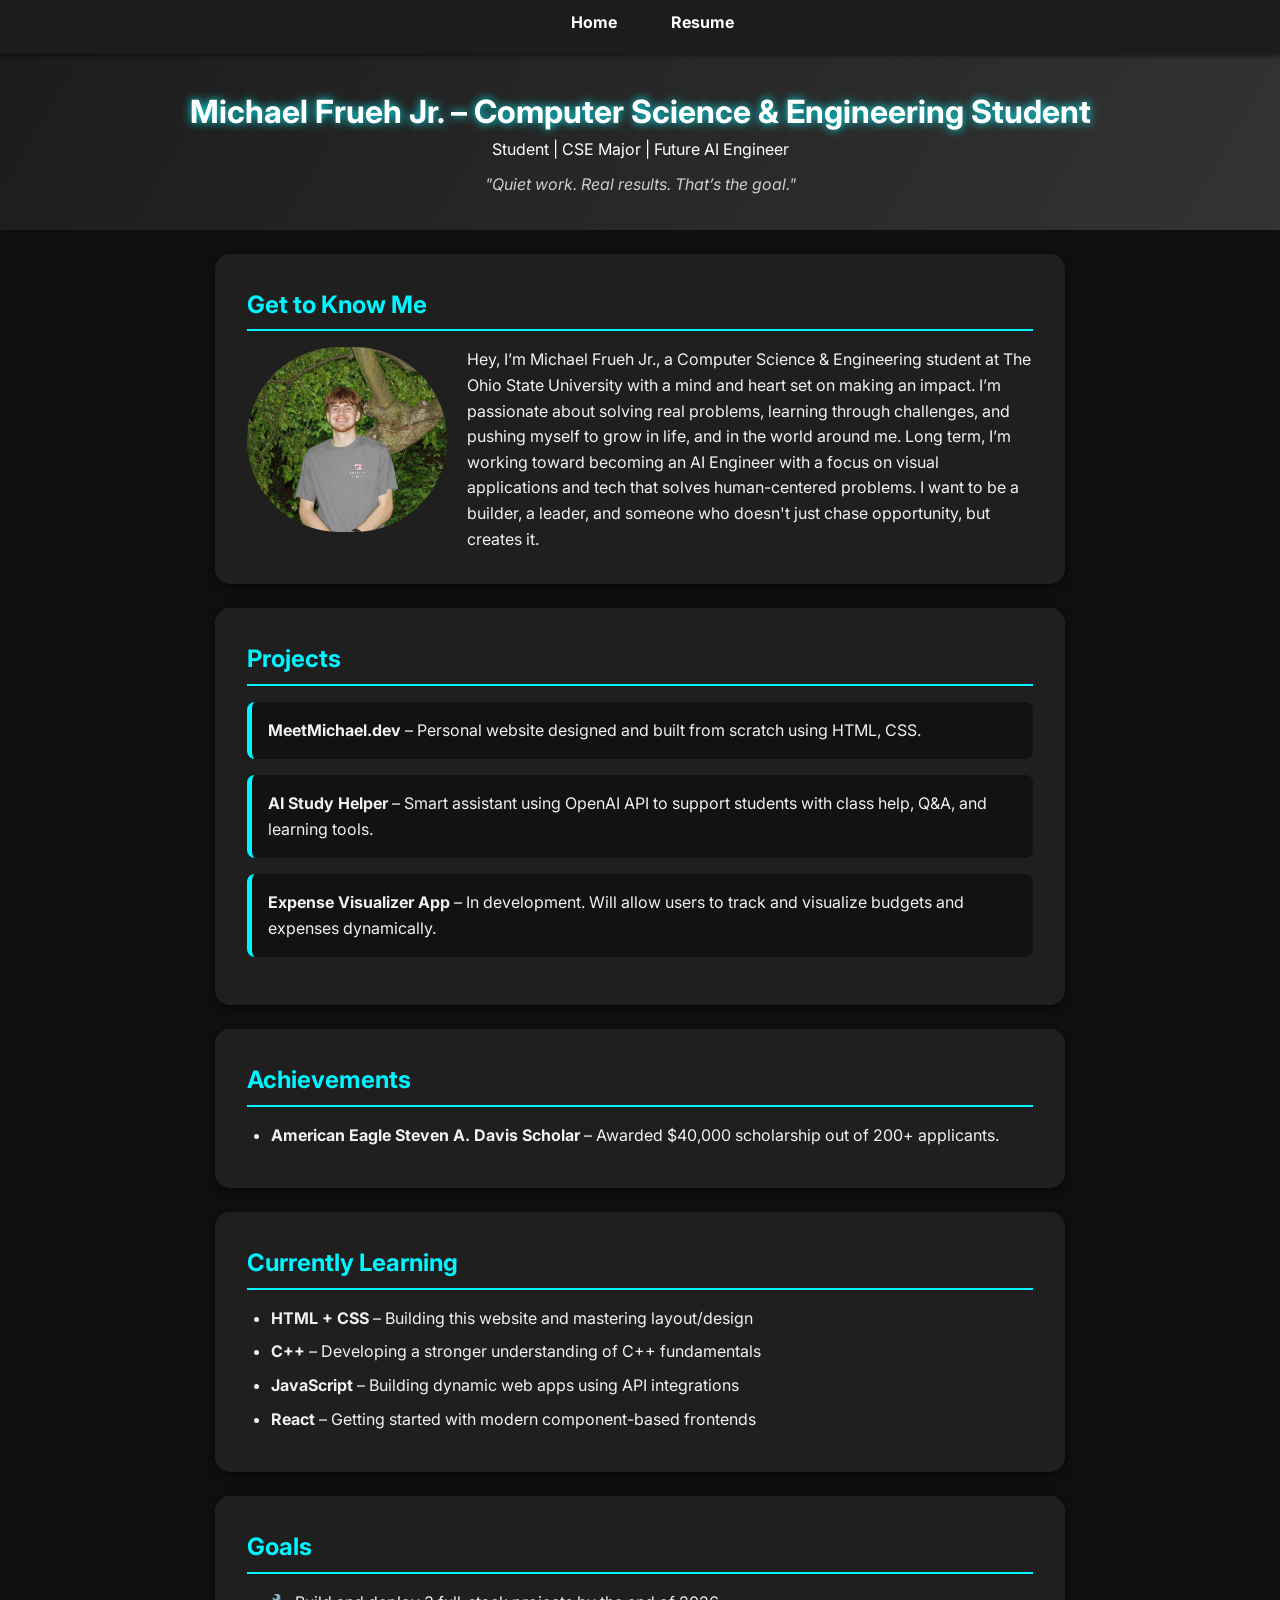
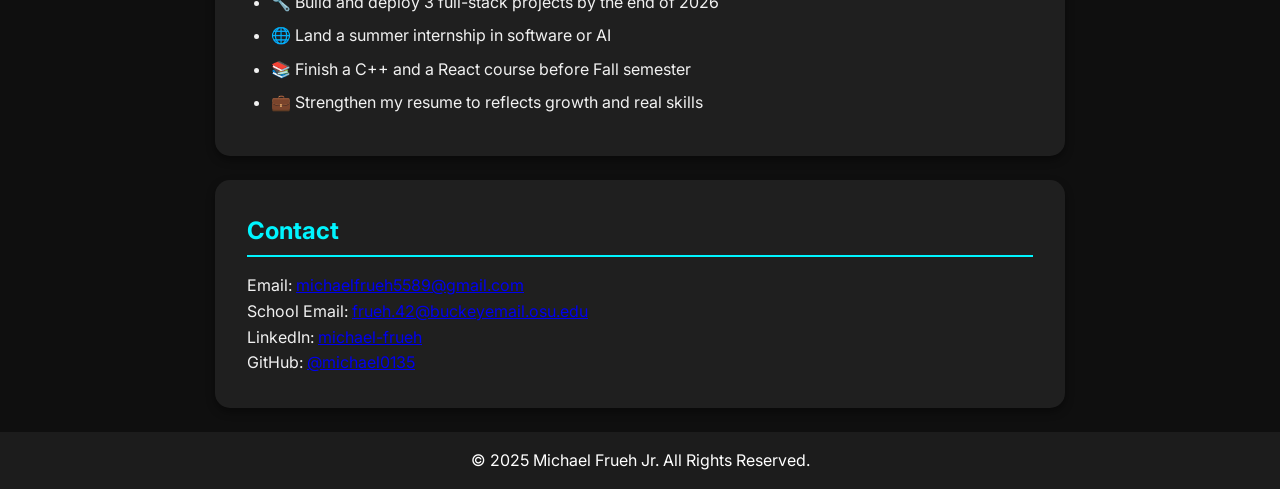
==== index.html @ d70e7f63 "Updated portfolio site home + resume page" ====
<!DOCTYPE html>
<html lang="en-US">
<head>
  <meta charset="UTF-8" />
  <meta name="viewport" content="width=device-width, initial-scale=1.0"/>
  <title>Michael Frueh's Personal Website</title>
  <link rel="icon" type="image/png" href="websiteicon.png">
  <link href="https://fonts.googleapis.com/css2?family=Fira+Code&family=Inter:wght@400;700&display=swap" rel="stylesheet">
  <style>
    * {
      box-sizing: border-box;
      margin: 0;
      padding: 0;
    }

    body {
      font-family: 'Inter', sans-serif;
      background: #0f0f0f;
      color: #f1f1f1;
      line-height: 1.6;
    }

    nav {
      position: sticky;
      top: 0;
      background-color: #1c1c1c;
      padding: 10px 0;
      text-align: center;
      z-index: 1000;
      box-shadow: 0 2px 4px rgba(0, 0, 0, 0.5);
    }

    .navbar {
      list-style: none;
      display: flex;
      justify-content: center;
      gap: 30px;
    }

    .navbar a {
      color: white;
      text-decoration: none;
      font-weight: bold;
      padding: 8px 12px;
      border-radius: 5px;
      transition: background 0.3s ease;
    }

    .navbar a:hover {
      background-color: #444;
    }

    header {
      background: linear-gradient(120deg, #1c1c1c, #333);
      color: #fff;
      text-align: center;
      padding: 2rem 1rem;
    }

    header h1 {
      font-size: 2.0rem;
      color: #ffffff;
      text-shadow: 0 0 10px #00f5ff;
    }

    section {
      background: #1f1f1f;
      max-width: 850px;
      margin: 1.5rem auto;
      padding: 2rem;
      border-radius: 15px;
      box-shadow: 0 4px 8px rgba(0, 0, 0, 0.4);
    }

    section h2 {
      margin-bottom: 1rem;
      font-size: 1.5rem;
      color: #00f5ff;
      border-bottom: 2px solid #00f5ff;
      padding-bottom: 5px;
    }

    ul {
      padding-left: 1.5rem;
    }

    ul li {
      margin-bottom: 0.5rem;
    }

    footer {
      text-align: center;
      background-color: #1c1c1c;
      color: white;
      padding: 1rem;
    }

    .headshot {
      width: 200px;
      border-radius: 100px;
      float: left;
      margin-right: 20px;
      margin-bottom: 1rem;
    }

    .project-highlight {
      background: #121212;
      padding: 1rem;
      border-left: 5px solid #00f5ff;
      margin-bottom: 1rem;
      border-radius: 8px;
    }

    .bio-paragraph {
      overflow: hidden;
    }
  </style>
</head>
<body>
  <div>
    <nav>
      <ul class="navbar">
        <li><a href="index.html">Home</a></li>
        <li><a href="resume.html">Resume</a></li>
      </ul>
    </nav>

    <header>
      <h1>Michael Frueh Jr. – Computer Science & Engineering Student</h1>
      <p>Student | CSE Major | Future AI Engineer</p>
      <blockquote style="font-style: italic; color: #ccc; margin-top: 10px;">
        "Quiet work. Real results. That’s the goal."
      </blockquote>
    </header>

    <section>
      <h2>Get to Know Me</h2>
      <img src="IMG_7908.jpg" alt="Michael Frueh Headshot" class="headshot">
      <div class="bio-paragraph">
        <p>Hey, I’m Michael Frueh Jr., a Computer Science & Engineering student at The Ohio State University with a mind and heart set on making an impact. I’m passionate about solving real problems, learning through challenges, and pushing myself to grow in life, and in the world around me. Long term, I’m working toward becoming an AI Engineer with a focus on visual applications and tech that solves human-centered problems. I want to be a builder, a leader, and someone who doesn't just chase opportunity, but creates it.</p>
      </div>
      <div style="clear: both;"></div>
    </section>

    <section>
      <h2>Projects</h2>
      <div class="project-highlight">
        <strong>MeetMichael.dev</strong> – Personal website designed and built from scratch using HTML, CSS.
      </div>
      <div class="project-highlight">
        <strong>AI Study Helper</strong> – Smart assistant using OpenAI API to support students with class help, Q&A, and learning tools.
      </div>
      <div class="project-highlight">
        <strong>Expense Visualizer App</strong> – In development. Will allow users to track and visualize budgets and expenses dynamically.
      </div>
    </section>

    <section>
      <h2>Achievements</h2>
      <ul>
        <li><strong>American Eagle Steven A. Davis Scholar</strong> – Awarded $40,000 scholarship out of 200+ applicants.</li>
      </ul>
    </section>

    <section>
      <h2>Currently Learning</h2>
      <ul>
        <li><strong>HTML + CSS</strong> – Building this website and mastering layout/design</li>
        <li><strong>C++</strong> – Developing a stronger understanding of C++ fundamentals</li>
        <li><strong>JavaScript</strong> – Building dynamic web apps using API integrations</li>
        <li><strong>React</strong> – Getting started with modern component-based frontends</li>
      </ul>
    </section>

    <section>
  <h2>Goals</h2>
  <ul>
    <li>🔧 Build and deploy 3 full-stack projects by the end of 2026</li>
    <li>🌐 Land a summer internship in software or AI</li>
    <li>📚 Finish a C++ and a React course before Fall semester</li>
    <li>💼 Strengthen my resume to reflects growth and real skills</li>
  </ul>
    </section>

    <section>
      <h2>Contact</h2>
      <p>Email: <a href="mailto:michaelfrueh5589@gmail.com">michaelfrueh5589@gmail.com</a></p>
      <p>School Email: <a href="mailto:frueh.42@buckeyemail.osu.edu">frueh.42@buckeyemail.osu.edu</a></p>
      <p>LinkedIn: <a href="https://www.linkedin.com/in/michael-frueh-342995335/" target="_blank">michael-frueh</a></p>
      <p>GitHub: <a href="https://github.com/michael0135" target="_blank">@michael0135</a></p>
    </section>

    <footer>
      <p>© 2025 Michael Frueh Jr. All Rights Reserved.</p>
    </footer>
  </div>
</body>
</html>
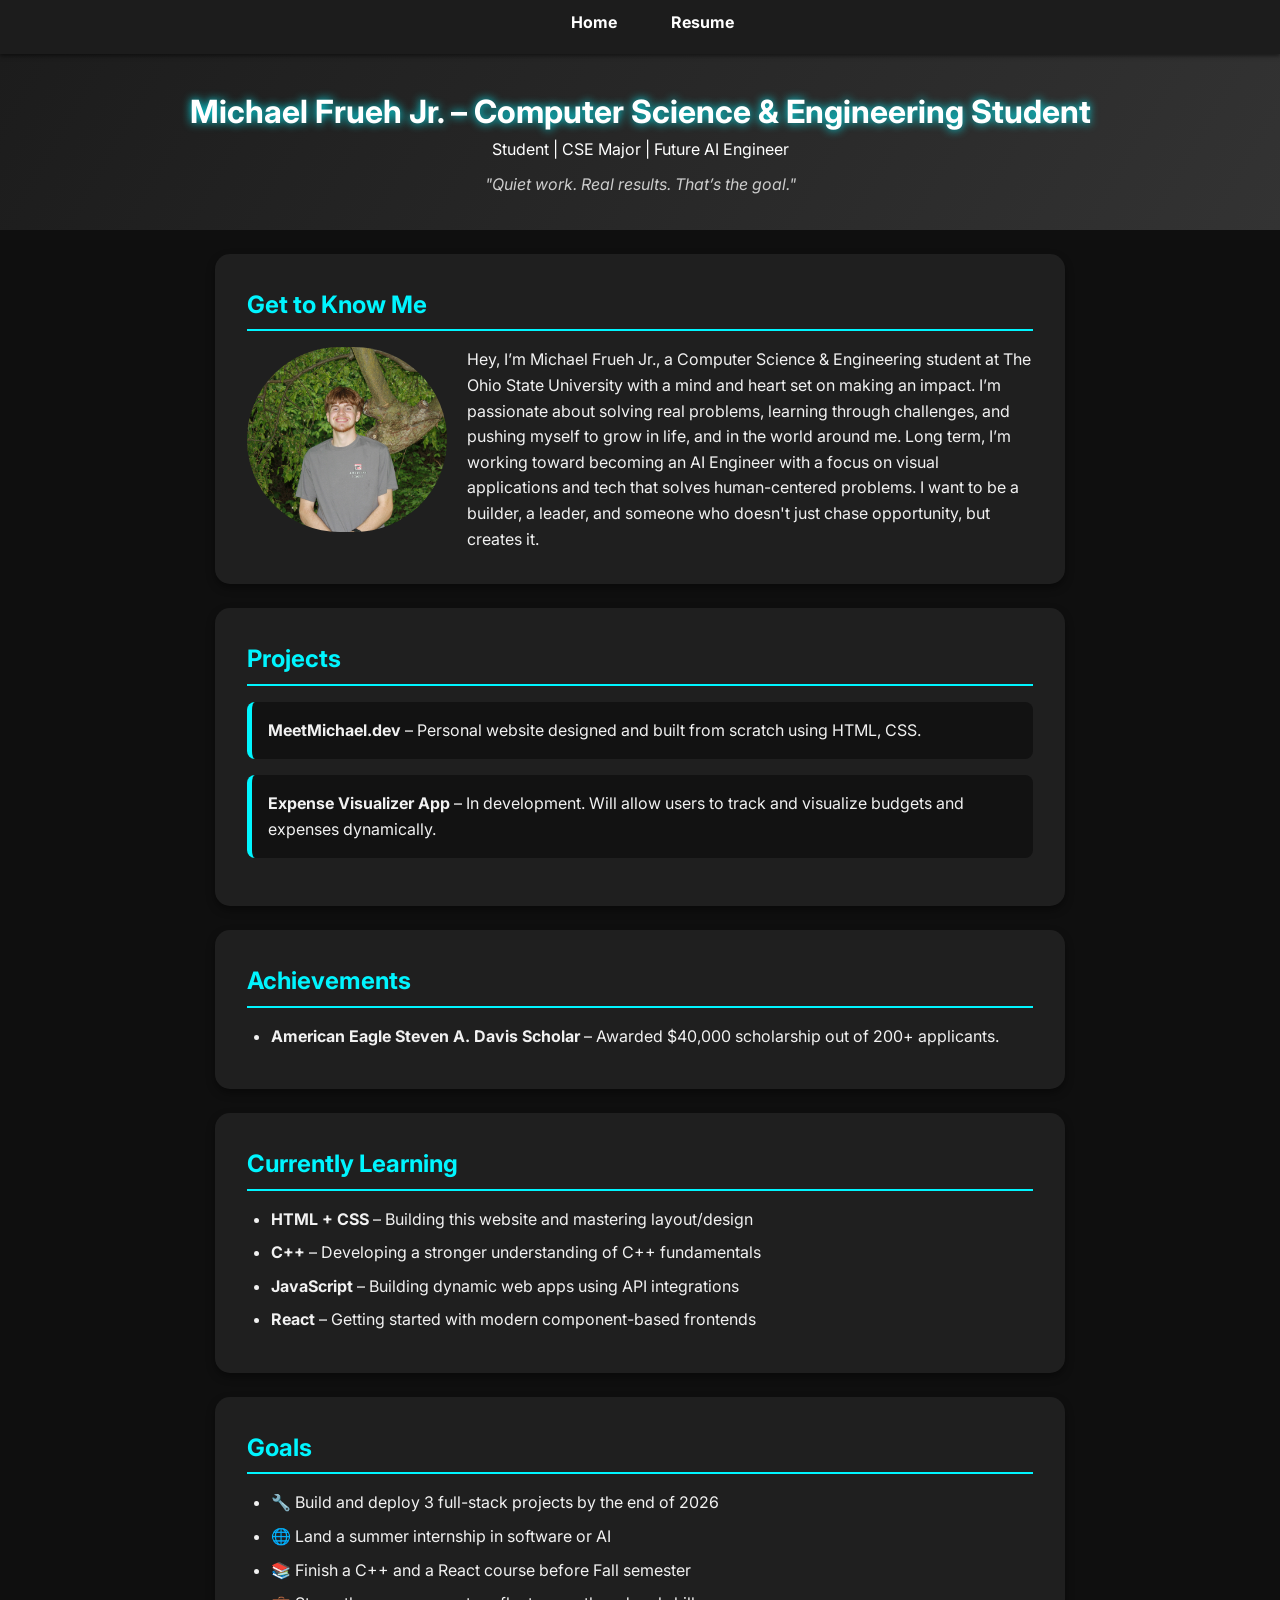
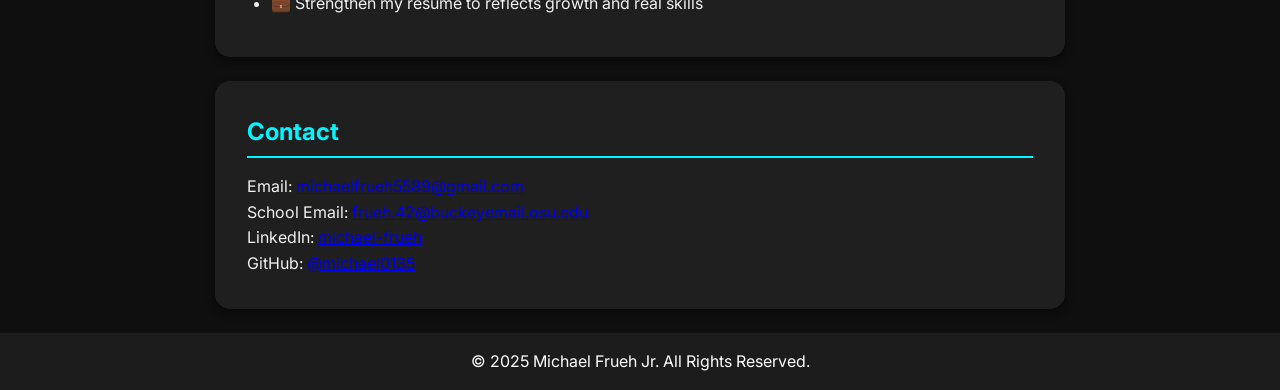
==== commit b67c7d1b: "removed 1 of projects" ====
--- a/index.html
+++ b/index.html
@@ -148,9 +148,6 @@
         <strong>MeetMichael.dev</strong> – Personal website designed and built from scratch using HTML, CSS.
       </div>
       <div class="project-highlight">
-        <strong>AI Study Helper</strong> – Smart assistant using OpenAI API to support students with class help, Q&A, and learning tools.
-      </div>
-      <div class="project-highlight">
         <strong>Expense Visualizer App</strong> – In development. Will allow users to track and visualize budgets and expenses dynamically.
       </div>
     </section>
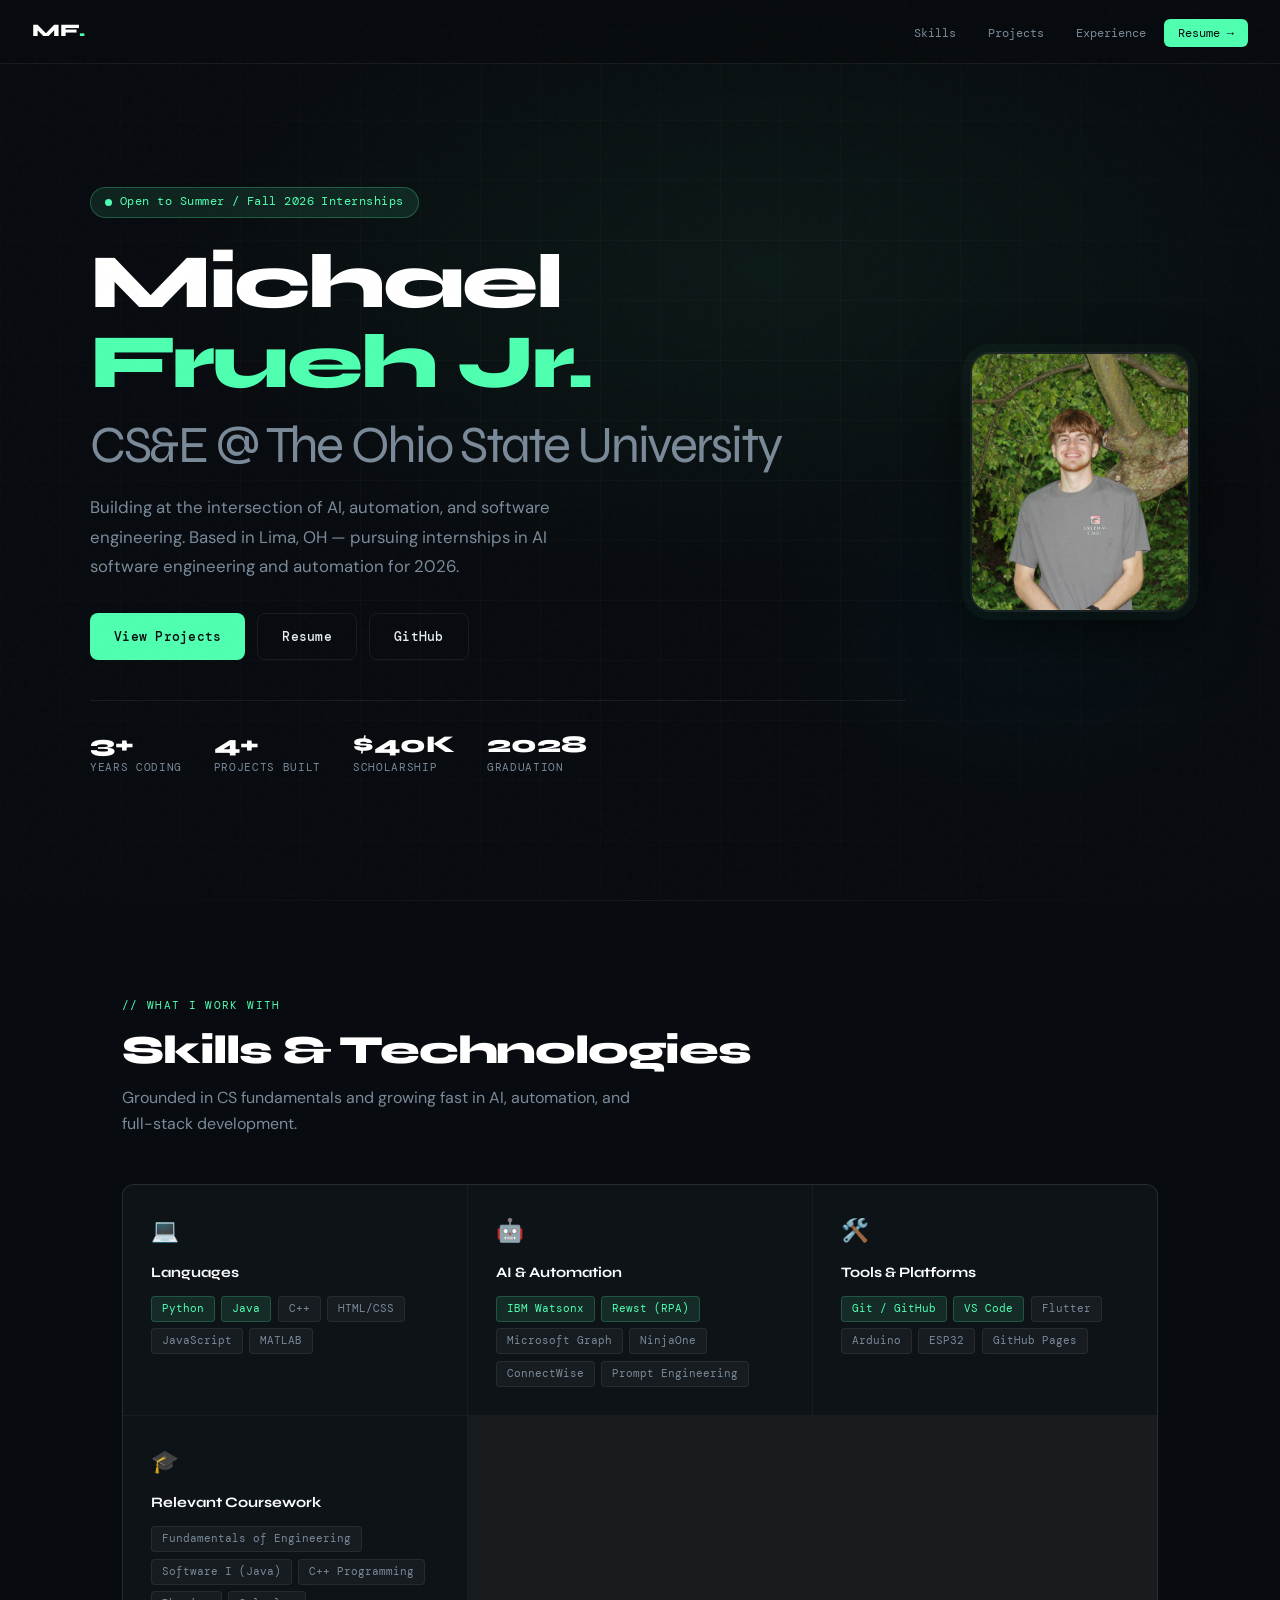
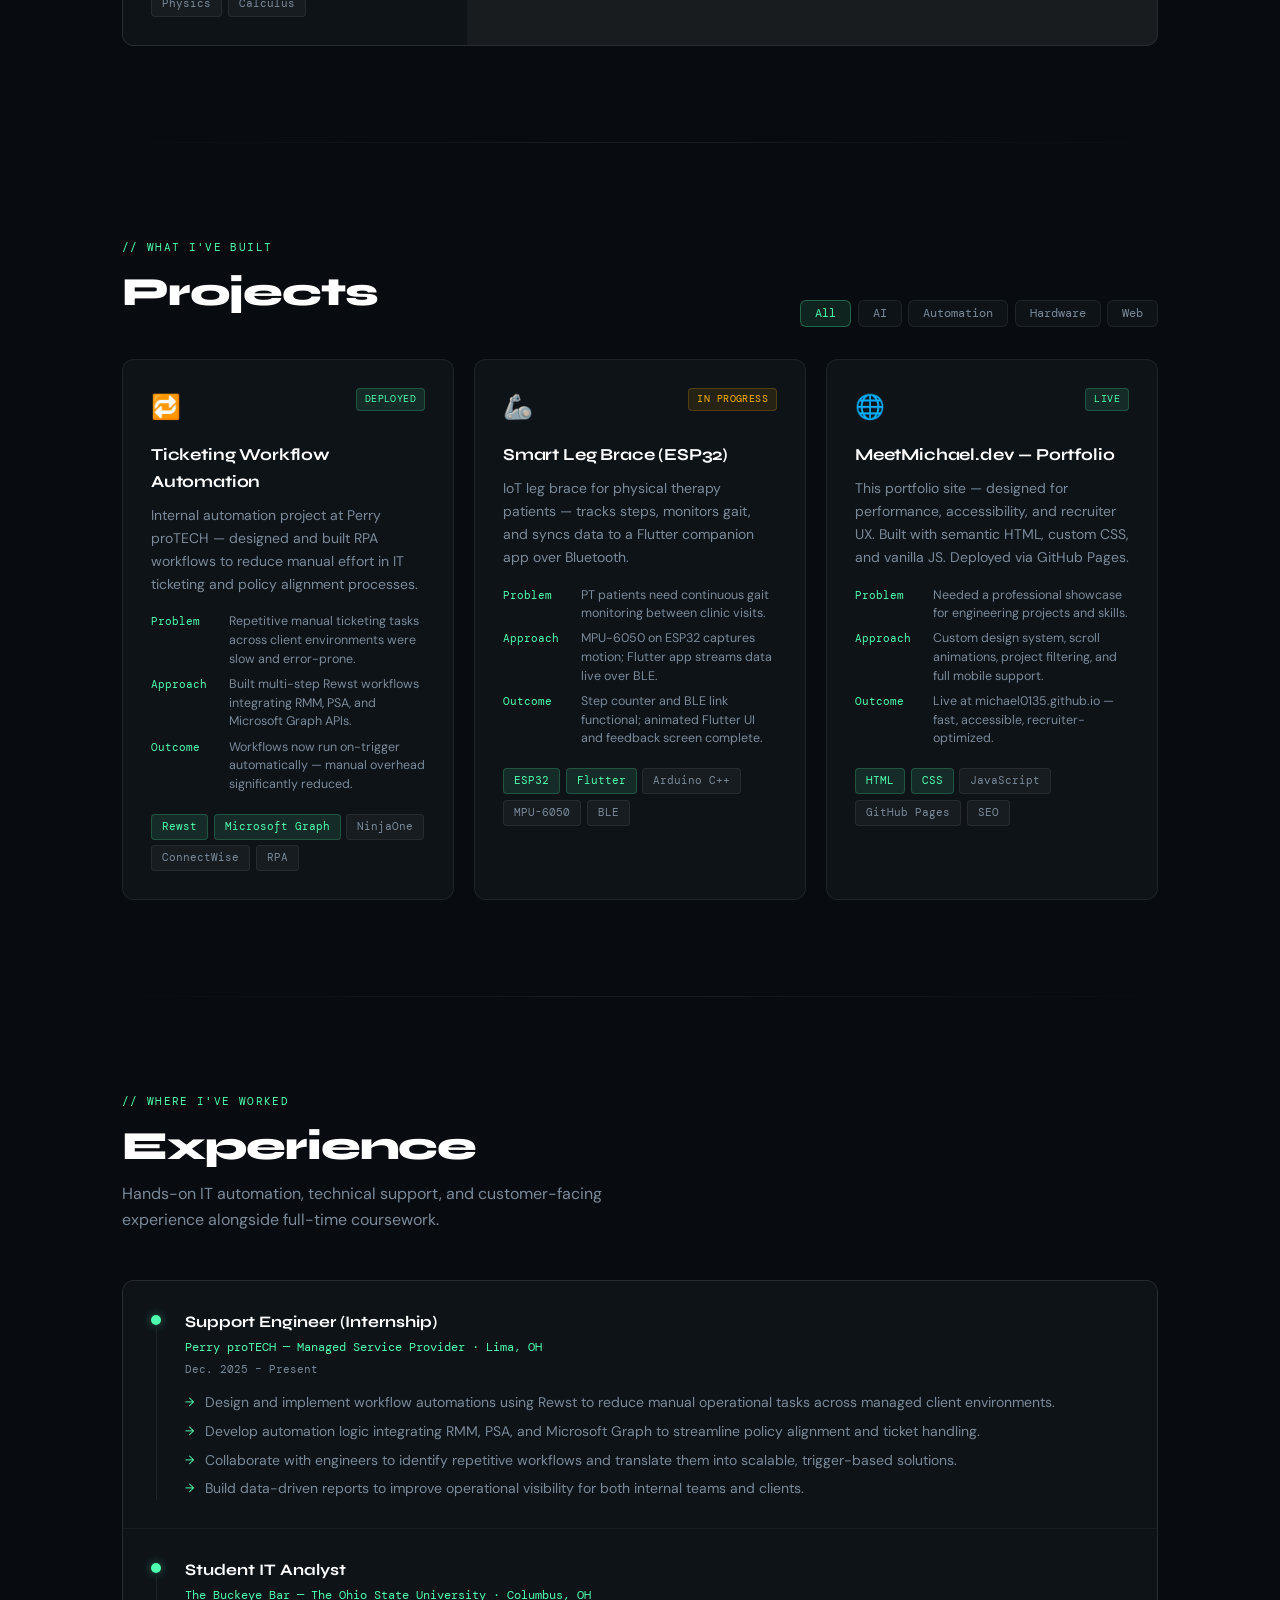
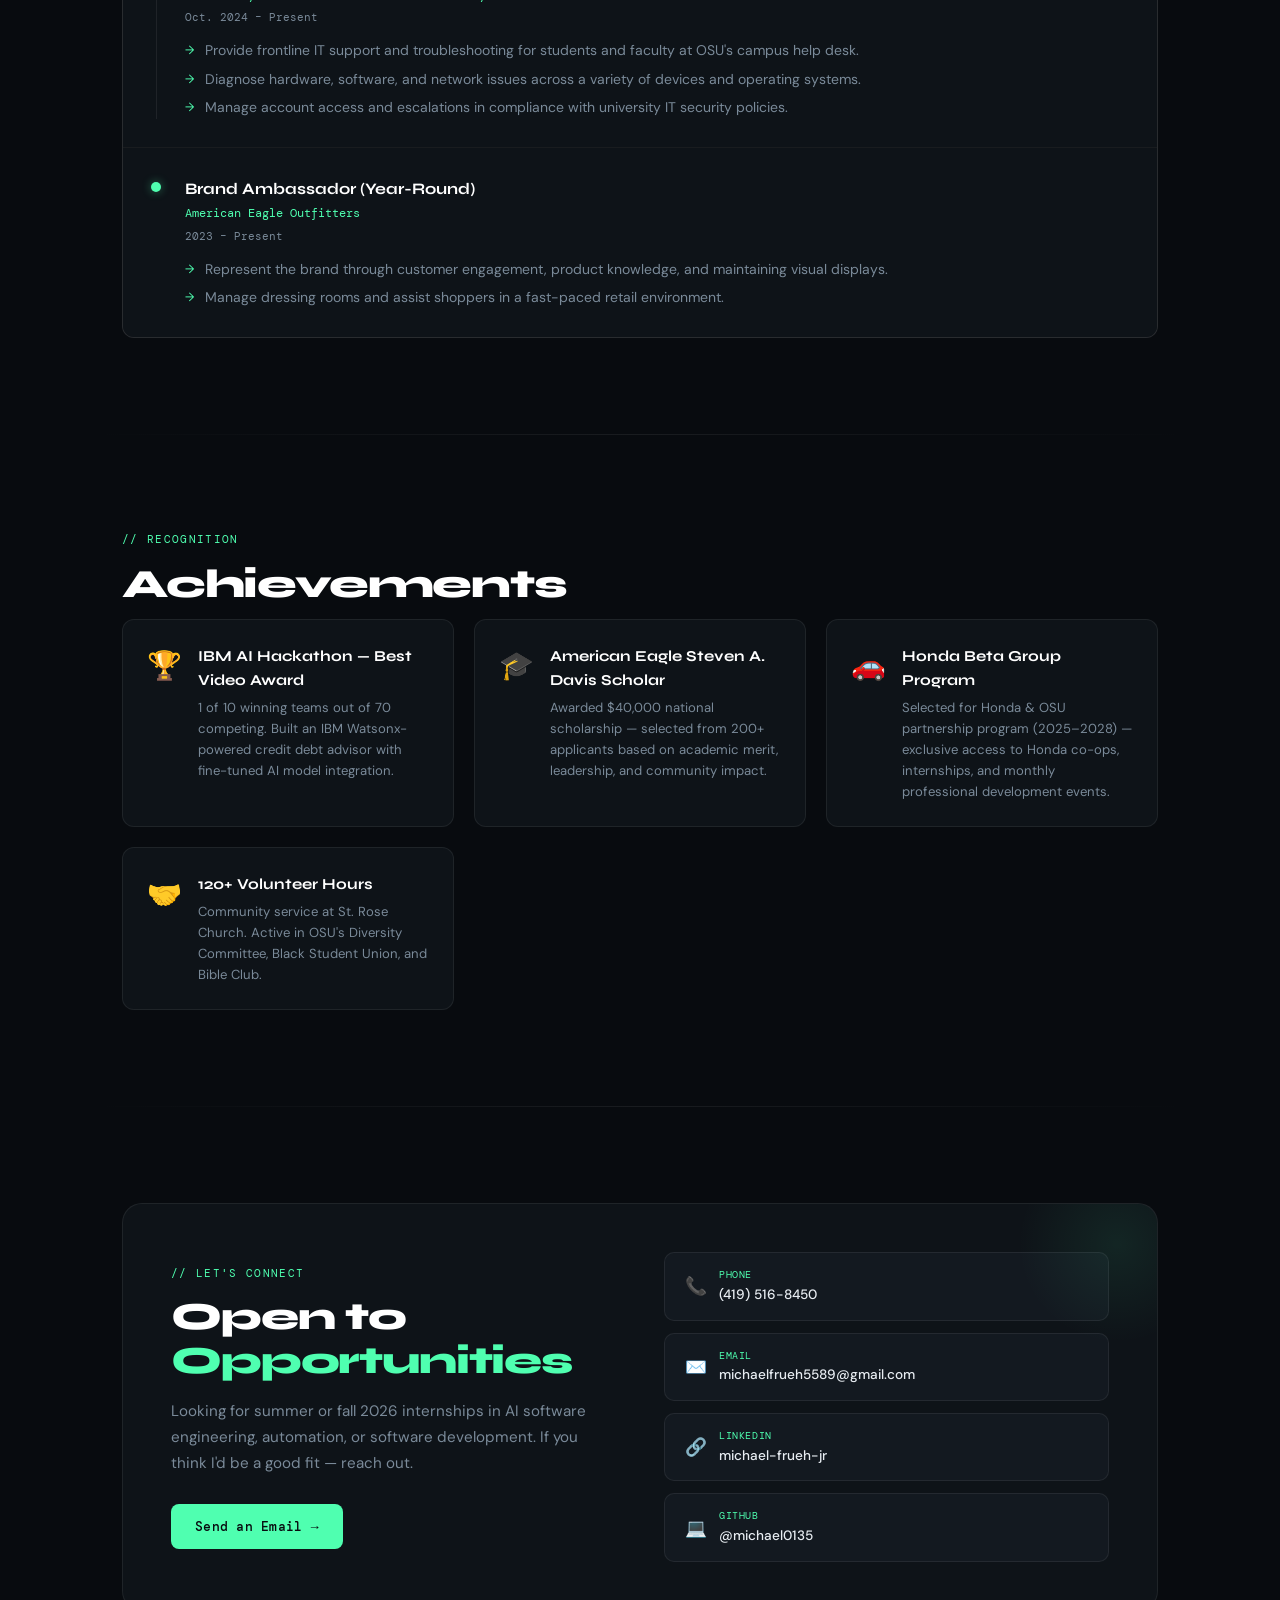
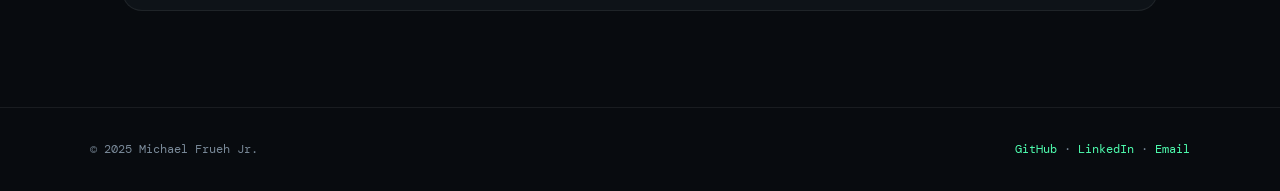
==== commit e392aceb: "Update print statement from index to redesigned version" ====
--- a/index.html
+++ b/index.html
@@ -3,193 +3,452 @@
 <head>
   <meta charset="UTF-8" />
   <meta name="viewport" content="width=device-width, initial-scale=1.0"/>
-  <title>Michael Frueh's Personal Website</title>
+  <meta name="description" content="Michael Frueh Jr. – CS&E student at Ohio State. Software engineer, AI enthusiast, and automation builder."/>
+  <title>Michael Frueh Jr. — Portfolio</title>
   <link rel="icon" type="image/png" href="websiteicon.png">
-  <link href="https://fonts.googleapis.com/css2?family=Fira+Code&family=Inter:wght@400;700&display=swap" rel="stylesheet">
+  <link href="https://fonts.googleapis.com/css2?family=Syne:wght@400;500;700;800&family=DM+Mono:wght@300;400;500&family=DM+Sans:wght@300;400;500&display=swap" rel="stylesheet">
   <style>
-    * {
-      box-sizing: border-box;
-      margin: 0;
-      padding: 0;
+    :root {
+      --bg:#080b0f; --surface:#0e1318; --surface2:#131920;
+      --border:rgba(255,255,255,0.07); --accent:#4fffb0;
+      --accent-dim:rgba(79,255,176,0.10); --text:#e8edf2;
+      --muted:#7a8a99; --heading:#ffffff;
+      --font-display:'Syne',sans-serif; --font-mono:'DM Mono',monospace;
+      --font-body:'DM Sans',sans-serif; --radius:12px;
+      --tr:0.3s cubic-bezier(0.4,0,0.2,1);
     }
-
-    body {
-      font-family: 'Inter', sans-serif;
-      background: #0f0f0f;
-      color: #f1f1f1;
-      line-height: 1.6;
-    }
-
-    nav {
-      position: sticky;
-      top: 0;
-      background-color: #1c1c1c;
-      padding: 10px 0;
-      text-align: center;
-      z-index: 1000;
-      box-shadow: 0 2px 4px rgba(0, 0, 0, 0.5);
-    }
-
-    .navbar {
-      list-style: none;
-      display: flex;
-      justify-content: center;
-      gap: 30px;
-    }
-
-    .navbar a {
-      color: white;
-      text-decoration: none;
-      font-weight: bold;
-      padding: 8px 12px;
-      border-radius: 5px;
-      transition: background 0.3s ease;
-    }
-
-    .navbar a:hover {
-      background-color: #444;
-    }
-
-    header {
-      background: linear-gradient(120deg, #1c1c1c, #333);
-      color: #fff;
-      text-align: center;
-      padding: 2rem 1rem;
-    }
-
-    header h1 {
-      font-size: 2.0rem;
-      color: #ffffff;
-      text-shadow: 0 0 10px #00f5ff;
-    }
-
-    section {
-      background: #1f1f1f;
-      max-width: 850px;
-      margin: 1.5rem auto;
-      padding: 2rem;
-      border-radius: 15px;
-      box-shadow: 0 4px 8px rgba(0, 0, 0, 0.4);
-    }
-
-    section h2 {
-      margin-bottom: 1rem;
-      font-size: 1.5rem;
-      color: #00f5ff;
-      border-bottom: 2px solid #00f5ff;
-      padding-bottom: 5px;
-    }
-
-    ul {
-      padding-left: 1.5rem;
-    }
-
-    ul li {
-      margin-bottom: 0.5rem;
-    }
-
-    footer {
-      text-align: center;
-      background-color: #1c1c1c;
-      color: white;
-      padding: 1rem;
-    }
-
-    .headshot {
-      width: 200px;
-      border-radius: 100px;
-      float: left;
-      margin-right: 20px;
-      margin-bottom: 1rem;
-    }
-
-    .project-highlight {
-      background: #121212;
-      padding: 1rem;
-      border-left: 5px solid #00f5ff;
-      margin-bottom: 1rem;
-      border-radius: 8px;
-    }
-
-    .bio-paragraph {
-      overflow: hidden;
+    *,*::before,*::after{box-sizing:border-box;margin:0;padding:0}
+    html{scroll-behavior:smooth}
+    body{font-family:var(--font-body);background:var(--bg);color:var(--text);line-height:1.6;overflow-x:hidden}
+    body::after{content:'';position:fixed;inset:0;background-image:url("data:image/svg+xml,%3Csvg viewBox='0 0 200 200' xmlns='http://www.w3.org/2000/svg'%3E%3Cfilter id='n'%3E%3CfeTurbulence type='fractalNoise' baseFrequency='0.9' numOctaves='4'/%3E%3C/filter%3E%3Crect width='100%25' height='100%25' filter='url(%23n)' opacity='0.025'/%3E%3C/svg%3E");pointer-events:none;z-index:9998;opacity:.5}
+    nav{position:fixed;top:0;left:0;right:0;z-index:100;padding:0 2rem;height:64px;display:flex;align-items:center;justify-content:space-between;background:rgba(8,11,15,0.85);backdrop-filter:blur(20px);border-bottom:1px solid var(--border)}
+    .nav-logo{font-family:var(--font-display);font-weight:800;font-size:1.1rem;color:var(--heading);text-decoration:none}
+    .nav-logo span{color:var(--accent)}
+    .nav-links{display:flex;list-style:none;gap:.25rem;align-items:center}
+    .nav-links a{font-family:var(--font-mono);font-size:.78rem;color:var(--muted);text-decoration:none;padding:6px 14px;border-radius:6px;transition:var(--tr)}
+    .nav-links a:hover{color:var(--text);background:var(--surface2)}
+    .nav-cta{color:var(--bg)!important;background:var(--accent)!important}
+    .nav-cta:hover{background:#3de89c!important}
+    .hero{min-height:100vh;display:flex;align-items:center;padding:8rem 2rem 4rem;position:relative;overflow:hidden}
+    .hero-bg{position:absolute;inset:0;background:radial-gradient(ellipse 80% 60% at 60% 30%,rgba(79,255,176,0.06) 0%,transparent 60%),radial-gradient(ellipse 40% 40% at 80% 70%,rgba(0,212,255,0.04) 0%,transparent 50%)}
+    .hero-grid{position:absolute;inset:0;background-image:linear-gradient(rgba(255,255,255,0.025) 1px,transparent 1px),linear-gradient(90deg,rgba(255,255,255,0.025) 1px,transparent 1px);background-size:60px 60px;mask-image:radial-gradient(ellipse 80% 80% at 50% 50%,black 30%,transparent 100%)}
+    .hero-inner{max-width:1100px;margin:0 auto;width:100%;position:relative;display:grid;grid-template-columns:1fr auto;gap:4rem;align-items:center}
+    .hero-badge{display:inline-flex;align-items:center;gap:8px;background:var(--accent-dim);border:1px solid rgba(79,255,176,0.25);border-radius:100px;padding:5px 14px;font-family:var(--font-mono);font-size:.72rem;color:var(--accent);margin-bottom:1.5rem;letter-spacing:.04em}
+    .hero-badge::before{content:'';width:7px;height:7px;background:var(--accent);border-radius:50%;animation:pulse 2s infinite}
+    @keyframes pulse{0%,100%{opacity:1;transform:scale(1)}50%{opacity:.5;transform:scale(.8)}}
+    .hero h1{font-family:var(--font-display);font-size:clamp(2.8rem,6vw,5rem);font-weight:800;line-height:1.05;letter-spacing:-.03em;color:var(--heading);margin-bottom:1.25rem}
+    .hero h1 .accent{color:var(--accent)}
+    .hero h1 .line2{color:var(--muted);font-weight:400;font-size:.68em;display:block;margin-top:.3em}
+    .hero-desc{font-size:1.05rem;color:var(--muted);max-width:480px;margin-bottom:2rem;line-height:1.75}
+    .hero-actions{display:flex;gap:.75rem;flex-wrap:wrap}
+    .btn{display:inline-flex;align-items:center;gap:8px;padding:12px 24px;border-radius:8px;font-family:var(--font-mono);font-size:.82rem;font-weight:500;text-decoration:none;transition:var(--tr);cursor:pointer;border:none;letter-spacing:.02em}
+    .btn-primary{background:var(--accent);color:var(--bg)}
+    .btn-primary:hover{background:#3de89c;transform:translateY(-1px);box-shadow:0 8px 30px rgba(79,255,176,0.25)}
+    .btn-ghost{background:transparent;color:var(--text);border:1px solid var(--border)}
+    .btn-ghost:hover{border-color:rgba(255,255,255,.2);background:var(--surface2);transform:translateY(-1px)}
+    .hero-photo{width:220px;height:260px;border-radius:20px;object-fit:cover;object-position:center top;border:2px solid var(--border);box-shadow:0 0 0 8px rgba(79,255,176,0.04),0 24px 60px rgba(0,0,0,0.6);flex-shrink:0}
+    .hero-stats{display:flex;gap:2rem;margin-top:2.5rem;padding-top:2rem;border-top:1px solid var(--border)}
+    .stat-num{font-family:var(--font-display);font-size:1.5rem;font-weight:800;color:var(--heading);line-height:1}
+    .stat-label{font-family:var(--font-mono);font-size:.68rem;color:var(--muted);letter-spacing:.06em;text-transform:uppercase;margin-top:2px}
+    .section{padding:6rem 2rem;max-width:1100px;margin:0 auto}
+    .section-label{font-family:var(--font-mono);font-size:.7rem;color:var(--accent);letter-spacing:.12em;text-transform:uppercase;margin-bottom:.75rem}
+    .section-title{font-family:var(--font-display);font-size:clamp(1.8rem,3.5vw,2.5rem);font-weight:800;letter-spacing:-.03em;color:var(--heading);margin-bottom:.75rem;line-height:1.15}
+    .section-sub{color:var(--muted);font-size:1rem;max-width:520px;margin-bottom:3rem}
+    .section-divider{max-width:1100px;margin:0 auto;height:1px;background:linear-gradient(90deg,transparent,var(--border),transparent)}
+    .skills-wrapper{display:grid;grid-template-columns:repeat(auto-fill,minmax(260px,1fr));gap:1px;background:var(--border);border-radius:var(--radius);overflow:hidden;border:1px solid var(--border)}
+    .skill-category{background:var(--surface);padding:1.75rem;transition:var(--tr)}
+    .skill-category:hover{background:var(--surface2)}
+    .skill-cat-icon{font-size:1.4rem;margin-bottom:.75rem;display:block}
+    .skill-cat-title{font-family:var(--font-display);font-size:.9rem;font-weight:700;color:var(--heading);margin-bottom:.75rem}
+    .skill-tags{display:flex;flex-wrap:wrap;gap:.4rem}
+    .tag{font-family:var(--font-mono);font-size:.7rem;color:var(--muted);background:rgba(255,255,255,0.04);border:1px solid var(--border);border-radius:4px;padding:3px 10px;transition:var(--tr)}
+    .tag.hi{color:var(--accent);background:var(--accent-dim);border-color:rgba(79,255,176,0.2)}
+    .projects-header{display:flex;justify-content:space-between;align-items:flex-end;margin-bottom:2rem;flex-wrap:wrap;gap:1rem}
+    .filter-bar{display:flex;gap:.4rem;flex-wrap:wrap}
+    .filter-btn{font-family:var(--font-mono);font-size:.72rem;color:var(--muted);background:var(--surface);border:1px solid var(--border);border-radius:6px;padding:5px 14px;cursor:pointer;transition:var(--tr)}
+    .filter-btn:hover,.filter-btn.active{color:var(--accent);border-color:rgba(79,255,176,0.3);background:var(--accent-dim)}
+    .projects-grid{display:grid;grid-template-columns:repeat(auto-fill,minmax(320px,1fr));gap:1.25rem}
+    .project-card{background:var(--surface);border:1px solid var(--border);border-radius:var(--radius);padding:1.75rem;transition:var(--tr);position:relative;overflow:hidden}
+    .project-card::before{content:'';position:absolute;inset:0;background:linear-gradient(135deg,var(--accent-dim),transparent 60%);opacity:0;transition:var(--tr)}
+    .project-card:hover{border-color:rgba(79,255,176,0.2);transform:translateY(-3px);box-shadow:0 20px 40px rgba(0,0,0,0.4)}
+    .project-card:hover::before{opacity:1}
+    .project-card.hidden{display:none}
+    .project-header{display:flex;justify-content:space-between;align-items:flex-start;margin-bottom:1rem;position:relative}
+    .project-icon{font-size:1.5rem}
+    .project-status{font-family:var(--font-mono);font-size:.65rem;padding:2px 8px;border-radius:4px;letter-spacing:.04em}
+    .s-live{background:rgba(79,255,176,0.1);color:var(--accent);border:1px solid rgba(79,255,176,0.2)}
+    .s-win{background:rgba(255,215,0,0.1);color:#ffd700;border:1px solid rgba(255,215,0,0.2)}
+    .s-wip{background:rgba(255,180,0,0.1);color:#ffb400;border:1px solid rgba(255,180,0,0.2)}
+    .project-title{font-family:var(--font-display);font-size:1.05rem;font-weight:700;color:var(--heading);margin-bottom:.5rem;letter-spacing:-.01em;position:relative}
+    .project-desc{font-size:.875rem;color:var(--muted);margin-bottom:1rem;line-height:1.65;position:relative}
+    .project-detail{position:relative}
+    .pdr{display:flex;gap:.5rem;margin-bottom:.4rem;font-size:.78rem}
+    .pdl{font-family:var(--font-mono);color:var(--accent);font-size:.68rem;flex-shrink:0;width:70px;padding-top:1px}
+    .pdv{color:var(--muted);line-height:1.5}
+    .project-stack{display:flex;flex-wrap:wrap;gap:.35rem;margin-top:1.25rem;position:relative}
+    .experience-list{display:flex;flex-direction:column;gap:1px;background:var(--border);border-radius:var(--radius);overflow:hidden;border:1px solid var(--border)}
+    .exp-item{background:var(--surface);padding:1.75rem;display:grid;grid-template-columns:auto 1fr;gap:1.5rem;transition:var(--tr)}
+    .exp-item:hover{background:var(--surface2)}
+    .exp-timeline{display:flex;flex-direction:column;align-items:center;gap:4px}
+    .exp-dot{width:10px;height:10px;border-radius:50%;background:var(--accent);flex-shrink:0;margin-top:6px;box-shadow:0 0 10px rgba(79,255,176,0.4)}
+    .exp-line{width:1px;flex:1;background:var(--border)}
+    .exp-item:last-child .exp-line{display:none}
+    .exp-role{font-family:var(--font-display);font-size:1rem;font-weight:700;color:var(--heading);margin-bottom:.2rem}
+    .exp-company{font-family:var(--font-mono);font-size:.75rem;color:var(--accent);margin-bottom:.25rem}
+    .exp-date{font-family:var(--font-mono);font-size:.7rem;color:var(--muted);margin-bottom:.75rem}
+    .exp-bullets{list-style:none;display:flex;flex-direction:column;gap:.4rem}
+    .exp-bullets li{font-size:.875rem;color:var(--muted);padding-left:1.25rem;position:relative;line-height:1.6}
+    .exp-bullets li::before{content:'→';position:absolute;left:0;color:var(--accent);font-size:.75rem;top:2px}
+    .achievements-grid{display:grid;grid-template-columns:repeat(auto-fill,minmax(280px,1fr));gap:1.25rem}
+    .achievement-card{background:var(--surface);border:1px solid var(--border);border-radius:var(--radius);padding:1.5rem;display:flex;gap:1rem;align-items:flex-start;transition:var(--tr)}
+    .achievement-card:hover{border-color:rgba(79,255,176,0.2);transform:translateY(-2px)}
+    .achievement-icon{font-size:1.75rem;flex-shrink:0}
+    .achievement-title{font-family:var(--font-display);font-size:.95rem;font-weight:700;color:var(--heading);margin-bottom:.3rem}
+    .achievement-desc{font-size:.82rem;color:var(--muted);line-height:1.6}
+    .contact-wrapper{background:var(--surface);border:1px solid var(--border);border-radius:20px;padding:3rem;display:grid;grid-template-columns:1fr 1fr;gap:3rem;align-items:center;position:relative;overflow:hidden}
+    .contact-wrapper::before{content:'';position:absolute;top:-60px;right:-60px;width:200px;height:200px;background:radial-gradient(circle,rgba(79,255,176,0.08),transparent 70%);pointer-events:none}
+    .contact-title{font-family:var(--font-display);font-size:clamp(1.75rem,3vw,2.5rem);font-weight:800;color:var(--heading);letter-spacing:-.03em;margin-bottom:1rem;line-height:1.15}
+    .contact-title span{color:var(--accent)}
+    .contact-desc{color:var(--muted);font-size:.95rem;line-height:1.7;margin-bottom:1.75rem}
+    .contact-links{display:flex;flex-direction:column;gap:.75rem}
+    .contact-link{display:flex;align-items:center;gap:.75rem;padding:.875rem 1.25rem;background:var(--surface2);border:1px solid var(--border);border-radius:10px;text-decoration:none;transition:var(--tr)}
+    .contact-link:hover{border-color:rgba(79,255,176,0.25);background:rgba(79,255,176,0.05);transform:translateX(4px)}
+    .contact-link-icon{font-size:1.1rem}
+    .contact-link-text{display:flex;flex-direction:column}
+    .contact-link-label{font-family:var(--font-mono);font-size:.65rem;color:var(--accent);letter-spacing:.06em;text-transform:uppercase}
+    .contact-link-val{font-size:.85rem;color:var(--text);font-weight:500}
+    footer{border-top:1px solid var(--border);padding:2rem}
+    .footer-inner{max-width:1100px;margin:0 auto;display:flex;justify-content:space-between;align-items:center;flex-wrap:wrap;gap:1rem}
+    .footer-text{font-family:var(--font-mono);font-size:.75rem;color:var(--muted)}
+    .footer-text a{color:var(--accent);text-decoration:none}
+    .reveal{opacity:0;transform:translateY(24px);transition:opacity .6s ease,transform .6s ease}
+    .reveal.visible{opacity:1;transform:none}
+    @media(max-width:768px){
+      .hero-inner{grid-template-columns:1fr}
+      .hero-photo{display:none}
+      .hero-stats{gap:1.5rem;flex-wrap:wrap}
+      .contact-wrapper{grid-template-columns:1fr;gap:2rem}
+      nav{padding:0 1rem}
+      .nav-links a{padding:6px 8px;font-size:.72rem}
     }
   </style>
 </head>
 <body>
-  <div>
-    <nav>
-      <ul class="navbar">
-        <li><a href="index.html">Home</a></li>
-        <li><a href="resume.html">Resume</a></li>
-      </ul>
-    </nav>
-
-    <header>
-      <h1>Michael Frueh Jr. – Computer Science & Engineering Student</h1>
-      <p>Student | CSE Major | Future AI Engineer</p>
-      <blockquote style="font-style: italic; color: #ccc; margin-top: 10px;">
-        "Quiet work. Real results. That’s the goal."
-      </blockquote>
-    </header>
-
-    <section>
-      <h2>Get to Know Me</h2>
-      <img src="IMG_7908.jpg" alt="Michael Frueh Headshot" class="headshot">
-      <div class="bio-paragraph">
-        <p>Hey, I’m Michael Frueh Jr., a Computer Science & Engineering student at The Ohio State University with a mind and heart set on making an impact. I’m passionate about solving real problems, learning through challenges, and pushing myself to grow in life, and in the world around me. Long term, I’m working toward becoming an AI Engineer with a focus on visual applications and tech that solves human-centered problems. I want to be a builder, a leader, and someone who doesn't just chase opportunity, but creates it.</p>
-      </div>
-      <div style="clear: both;"></div>
-    </section>
-
-    <section>
-      <h2>Projects</h2>
-      <div class="project-highlight">
-        <strong>MeetMichael.dev</strong> – Personal website designed and built from scratch using HTML, CSS.
-      </div>
-      <div class="project-highlight">
-        <strong>Expense Visualizer App</strong> – In development. Will allow users to track and visualize budgets and expenses dynamically.
-      </div>
-    </section>
-
-    <section>
-      <h2>Achievements</h2>
-      <ul>
-        <li><strong>American Eagle Steven A. Davis Scholar</strong> – Awarded $40,000 scholarship out of 200+ applicants.</li>
-      </ul>
-    </section>
-
-    <section>
-      <h2>Currently Learning</h2>
-      <ul>
-        <li><strong>HTML + CSS</strong> – Building this website and mastering layout/design</li>
-        <li><strong>C++</strong> – Developing a stronger understanding of C++ fundamentals</li>
-        <li><strong>JavaScript</strong> – Building dynamic web apps using API integrations</li>
-        <li><strong>React</strong> – Getting started with modern component-based frontends</li>
-      </ul>
-    </section>
-
-    <section>
-  <h2>Goals</h2>
-  <ul>
-    <li>🔧 Build and deploy 3 full-stack projects by the end of 2026</li>
-    <li>🌐 Land a summer internship in software or AI</li>
-    <li>📚 Finish a C++ and a React course before Fall semester</li>
-    <li>💼 Strengthen my resume to reflects growth and real skills</li>
+<nav>
+  <a href="index.html" class="nav-logo">MF<span>.</span></a>
+  <ul class="nav-links">
+    <li><a href="#skills">Skills</a></li>
+    <li><a href="#projects">Projects</a></li>
+    <li><a href="#experience">Experience</a></li>
+    <li><a href="resume.html" class="nav-cta">Resume →</a></li>
   </ul>
-    </section>
-
-    <section>
-      <h2>Contact</h2>
-      <p>Email: <a href="mailto:michaelfrueh5589@gmail.com">michaelfrueh5589@gmail.com</a></p>
-      <p>School Email: <a href="mailto:frueh.42@buckeyemail.osu.edu">frueh.42@buckeyemail.osu.edu</a></p>
-      <p>LinkedIn: <a href="https://www.linkedin.com/in/michael-frueh-342995335/" target="_blank">michael-frueh</a></p>
-      <p>GitHub: <a href="https://github.com/michael0135" target="_blank">@michael0135</a></p>
-    </section>
-
-    <footer>
-      <p>© 2025 Michael Frueh Jr. All Rights Reserved.</p>
-    </footer>
-  </div>
+</nav>
+
+<section class="hero" id="home">
+  <div class="hero-bg"></div>
+  <div class="hero-grid"></div>
+  <div class="hero-inner">
+    <div>
+      <div class="hero-badge">Open to Summer / Fall 2026 Internships</div>
+      <h1>Michael<br><span class="accent">Frueh Jr.</span><span class="line2">CS&amp;E @ The Ohio State University</span></h1>
+      <p class="hero-desc">Building at the intersection of AI, automation, and software engineering. Based in Lima, OH — pursuing internships in AI software engineering and automation for 2026.</p>
+      <div class="hero-actions">
+        <a href="#projects" class="btn btn-primary">View Projects</a>
+        <a href="resume.html" class="btn btn-ghost">Resume</a>
+        <a href="https://github.com/michael0135" target="_blank" rel="noopener" class="btn btn-ghost">GitHub</a>
+      </div>
+      <div class="hero-stats">
+        <div><div class="stat-num">3+</div><div class="stat-label">Years Coding</div></div>
+        <div><div class="stat-num">4+</div><div class="stat-label">Projects Built</div></div>
+        <div><div class="stat-num">$40K</div><div class="stat-label">Scholarship</div></div>
+        <div><div class="stat-num">2028</div><div class="stat-label">Graduation</div></div>
+      </div>
+    </div>
+    <img src="IMG_7908.jpg" alt="Michael Frueh Jr. headshot" class="hero-photo" />
+  </div>
+</section>
+
+<div class="section-divider"></div>
+
+<div class="section reveal" id="skills">
+  <p class="section-label">// what I work with</p>
+  <h2 class="section-title">Skills &amp; Technologies</h2>
+  <p class="section-sub">Grounded in CS fundamentals and growing fast in AI, automation, and full-stack development.</p>
+  <div class="skills-wrapper">
+    <div class="skill-category">
+      <span class="skill-cat-icon">💻</span>
+      <div class="skill-cat-title">Languages</div>
+      <div class="skill-tags">
+        <span class="tag hi">Python</span><span class="tag hi">Java</span>
+        <span class="tag">C++</span><span class="tag">HTML/CSS</span>
+        <span class="tag">JavaScript</span><span class="tag">MATLAB</span>
+      </div>
+    </div>
+    <div class="skill-category">
+      <span class="skill-cat-icon">🤖</span>
+      <div class="skill-cat-title">AI &amp; Automation</div>
+      <div class="skill-tags">
+        <span class="tag hi">IBM Watsonx</span><span class="tag hi">Rewst (RPA)</span>
+        <span class="tag">Microsoft Graph</span><span class="tag">NinjaOne</span>
+        <span class="tag">ConnectWise</span><span class="tag">Prompt Engineering</span>
+      </div>
+    </div>
+    <div class="skill-category">
+      <span class="skill-cat-icon">🛠️</span>
+      <div class="skill-cat-title">Tools &amp; Platforms</div>
+      <div class="skill-tags">
+        <span class="tag hi">Git / GitHub</span><span class="tag hi">VS Code</span>
+        <span class="tag">Flutter</span><span class="tag">Arduino</span>
+        <span class="tag">ESP32</span><span class="tag">GitHub Pages</span>
+      </div>
+    </div>
+    <div class="skill-category">
+      <span class="skill-cat-icon">🎓</span>
+      <div class="skill-cat-title">Relevant Coursework</div>
+      <div class="skill-tags">
+        <span class="tag">Fundamentals of Engineering</span>
+        <span class="tag">Software I (Java)</span>
+        <span class="tag">C++ Programming</span>
+        <span class="tag">Physics</span>
+        <span class="tag">Calculus</span>
+      </div>
+    </div>
+  </div>
+</div>
+
+<div class="section-divider"></div>
+
+<div class="section reveal" id="projects">
+  <div class="projects-header">
+    <div>
+      <p class="section-label">// what I've built</p>
+      <h2 class="section-title">Projects</h2>
+    </div>
+    <div class="filter-bar">
+      <button class="filter-btn active" data-filter="all">All</button>
+      <button class="filter-btn" data-filter="ai">AI</button>
+      <button class="filter-btn" data-filter="automation">Automation</button>
+      <button class="filter-btn" data-filter="hardware">Hardware</button>
+      <button class="filter-btn" data-filter="web">Web</button>
+    </div>
+  </div>
+  <div class="projects-grid">
+
+    <div class="project-card" data-tags="automation">
+      <div class="project-header">
+        <span class="project-icon">🔁</span>
+        <span class="project-status s-live">DEPLOYED</span>
+      </div>
+      <div class="project-title">Ticketing Workflow Automation</div>
+      <div class="project-desc">Internal automation project at Perry proTECH — designed and built RPA workflows to reduce manual effort in IT ticketing and policy alignment processes.</div>
+      <div class="project-detail">
+        <div class="pdr"><span class="pdl">Problem</span><span class="pdv">Repetitive manual ticketing tasks across client environments were slow and error-prone.</span></div>
+        <div class="pdr"><span class="pdl">Approach</span><span class="pdv">Built multi-step Rewst workflows integrating RMM, PSA, and Microsoft Graph APIs.</span></div>
+        <div class="pdr"><span class="pdl">Outcome</span><span class="pdv">Workflows now run on-trigger automatically — manual overhead significantly reduced.</span></div>
+      </div>
+      <div class="project-stack">
+        <span class="tag hi">Rewst</span><span class="tag hi">Microsoft Graph</span><span class="tag">NinjaOne</span><span class="tag">ConnectWise</span><span class="tag">RPA</span>
+      </div>
+    </div>
+
+    <div class="project-card" data-tags="hardware">
+      <div class="project-header">
+        <span class="project-icon">🦾</span>
+        <span class="project-status s-wip">IN PROGRESS</span>
+      </div>
+      <div class="project-title">Smart Leg Brace (ESP32)</div>
+      <div class="project-desc">IoT leg brace for physical therapy patients — tracks steps, monitors gait, and syncs data to a Flutter companion app over Bluetooth.</div>
+      <div class="project-detail">
+        <div class="pdr"><span class="pdl">Problem</span><span class="pdv">PT patients need continuous gait monitoring between clinic visits.</span></div>
+        <div class="pdr"><span class="pdl">Approach</span><span class="pdv">MPU-6050 on ESP32 captures motion; Flutter app streams data live over BLE.</span></div>
+        <div class="pdr"><span class="pdl">Outcome</span><span class="pdv">Step counter and BLE link functional; animated Flutter UI and feedback screen complete.</span></div>
+      </div>
+      <div class="project-stack">
+        <span class="tag hi">ESP32</span><span class="tag hi">Flutter</span><span class="tag">Arduino C++</span><span class="tag">MPU-6050</span><span class="tag">BLE</span>
+      </div>
+    </div>
+
+    <div class="project-card" data-tags="web">
+      <div class="project-header">
+        <span class="project-icon">🌐</span>
+        <span class="project-status s-live">LIVE</span>
+      </div>
+      <div class="project-title">MeetMichael.dev — Portfolio</div>
+      <div class="project-desc">This portfolio site — designed for performance, accessibility, and recruiter UX. Built with semantic HTML, custom CSS, and vanilla JS. Deployed via GitHub Pages.</div>
+      <div class="project-detail">
+        <div class="pdr"><span class="pdl">Problem</span><span class="pdv">Needed a professional showcase for engineering projects and skills.</span></div>
+        <div class="pdr"><span class="pdl">Approach</span><span class="pdv">Custom design system, scroll animations, project filtering, and full mobile support.</span></div>
+        <div class="pdr"><span class="pdl">Outcome</span><span class="pdv">Live at michael0135.github.io — fast, accessible, recruiter-optimized.</span></div>
+      </div>
+      <div class="project-stack">
+        <span class="tag hi">HTML</span><span class="tag hi">CSS</span><span class="tag">JavaScript</span><span class="tag">GitHub Pages</span><span class="tag">SEO</span>
+      </div>
+    </div>
+
+  </div>
+</div>
+
+<div class="section-divider"></div>
+
+<div class="section reveal" id="experience">
+  <p class="section-label">// where I've worked</p>
+  <h2 class="section-title">Experience</h2>
+  <p class="section-sub">Hands-on IT automation, technical support, and customer-facing experience alongside full-time coursework.</p>
+  <div class="experience-list">
+
+    <div class="exp-item">
+      <div class="exp-timeline"><div class="exp-dot"></div><div class="exp-line"></div></div>
+      <div>
+        <div class="exp-role">Support Engineer (Internship)</div>
+        <div class="exp-company">Perry proTECH — Managed Service Provider · Lima, OH</div>
+        <div class="exp-date">Dec. 2025 – Present</div>
+        <ul class="exp-bullets">
+          <li>Design and implement workflow automations using Rewst to reduce manual operational tasks across managed client environments.</li>
+          <li>Develop automation logic integrating RMM, PSA, and Microsoft Graph to streamline policy alignment and ticket handling.</li>
+          <li>Collaborate with engineers to identify repetitive workflows and translate them into scalable, trigger-based solutions.</li>
+          <li>Build data-driven reports to improve operational visibility for both internal teams and clients.</li>
+        </ul>
+      </div>
+    </div>
+
+    <div class="exp-item">
+      <div class="exp-timeline"><div class="exp-dot"></div><div class="exp-line"></div></div>
+      <div>
+        <div class="exp-role">Student IT Analyst</div>
+        <div class="exp-company">The Buckeye Bar — The Ohio State University · Columbus, OH</div>
+        <div class="exp-date">Oct. 2024 – Present</div>
+        <ul class="exp-bullets">
+          <li>Provide frontline IT support and troubleshooting for students and faculty at OSU's campus help desk.</li>
+          <li>Diagnose hardware, software, and network issues across a variety of devices and operating systems.</li>
+          <li>Manage account access and escalations in compliance with university IT security policies.</li>
+        </ul>
+      </div>
+    </div>
+
+    <div class="exp-item">
+      <div class="exp-timeline"><div class="exp-dot"></div><div class="exp-line"></div></div>
+      <div>
+        <div class="exp-role">Brand Ambassador (Year-Round)</div>
+        <div class="exp-company">American Eagle Outfitters</div>
+        <div class="exp-date">2023 – Present</div>
+        <ul class="exp-bullets">
+          <li>Represent the brand through customer engagement, product knowledge, and maintaining visual displays.</li>
+          <li>Manage dressing rooms and assist shoppers in a fast-paced retail environment.</li>
+        </ul>
+      </div>
+    </div>
+
+  </div>
+</div>
+
+<div class="section-divider"></div>
+
+<div class="section reveal" id="achievements">
+  <p class="section-label">// recognition</p>
+  <h2 class="section-title">Achievements</h2>
+  <div class="achievements-grid">
+    <div class="achievement-card">
+      <div class="achievement-icon">🏆</div>
+      <div>
+        <div class="achievement-title">IBM AI Hackathon — Best Video Award</div>
+        <div class="achievement-desc">1 of 10 winning teams out of 70 competing. Built an IBM Watsonx-powered credit debt advisor with fine-tuned AI model integration.</div>
+      </div>
+    </div>
+    <div class="achievement-card">
+      <div class="achievement-icon">🎓</div>
+      <div>
+        <div class="achievement-title">American Eagle Steven A. Davis Scholar</div>
+        <div class="achievement-desc">Awarded $40,000 national scholarship — selected from 200+ applicants based on academic merit, leadership, and community impact.</div>
+      </div>
+    </div>
+    <div class="achievement-card">
+      <div class="achievement-icon">🚗</div>
+      <div>
+        <div class="achievement-title">Honda Beta Group Program</div>
+        <div class="achievement-desc">Selected for Honda &amp; OSU partnership program (2025–2028) — exclusive access to Honda co-ops, internships, and monthly professional development events.</div>
+      </div>
+    </div>
+    <div class="achievement-card">
+      <div class="achievement-icon">🤝</div>
+      <div>
+        <div class="achievement-title">120+ Volunteer Hours</div>
+        <div class="achievement-desc">Community service at St. Rose Church. Active in OSU's Diversity Committee, Black Student Union, and Bible Club.</div>
+      </div>
+    </div>
+  </div>
+</div>
+
+<div class="section-divider"></div>
+
+<div class="section reveal" id="contact">
+  <div class="contact-wrapper">
+    <div>
+      <p class="section-label">// let's connect</p>
+      <h2 class="contact-title">Open to<br><span>Opportunities</span></h2>
+      <p class="contact-desc">Looking for summer or fall 2026 internships in AI software engineering, automation, or software development. If you think I'd be a good fit — reach out.</p>
+      <a href="mailto:michaelfrueh5589@gmail.com" class="btn btn-primary">Send an Email →</a>
+    </div>
+    <div class="contact-links">
+      <a href="tel:4195168450" class="contact-link">
+        <span class="contact-link-icon">📞</span>
+        <div class="contact-link-text">
+          <span class="contact-link-label">Phone</span>
+          <span class="contact-link-val">(419) 516-8450</span>
+        </div>
+      </a>
+      <a href="mailto:michaelfrueh5589@gmail.com" class="contact-link">
+        <span class="contact-link-icon">✉️</span>
+        <div class="contact-link-text">
+          <span class="contact-link-label">Email</span>
+          <span class="contact-link-val">michaelfrueh5589@gmail.com</span>
+        </div>
+      </a>
+      <a href="https://www.linkedin.com/in/michael-frueh-jr-342995335" target="_blank" rel="noopener" class="contact-link">
+        <span class="contact-link-icon">🔗</span>
+        <div class="contact-link-text">
+          <span class="contact-link-label">LinkedIn</span>
+          <span class="contact-link-val">michael-frueh-jr</span>
+        </div>
+      </a>
+      <a href="https://github.com/michael0135" target="_blank" rel="noopener" class="contact-link">
+        <span class="contact-link-icon">💻</span>
+        <div class="contact-link-text">
+          <span class="contact-link-label">GitHub</span>
+          <span class="contact-link-val">@michael0135</span>
+        </div>
+      </a>
+    </div>
+  </div>
+</div>
+
+<footer>
+  <div class="footer-inner">
+    <p class="footer-text">© 2025 Michael Frueh Jr.</p>
+    <p class="footer-text">
+      <a href="https://github.com/michael0135" target="_blank" rel="noopener">GitHub</a> ·
+      <a href="https://www.linkedin.com/in/michael-frueh-jr-342995335" target="_blank" rel="noopener">LinkedIn</a> ·
+      <a href="mailto:michaelfrueh5589@gmail.com">Email</a>
+    </p>
+  </div>
+</footer>
+
+<script>
+  const reveals = document.querySelectorAll('.reveal');
+  const obs = new IntersectionObserver(entries => {
+    entries.forEach(e => { if(e.isIntersecting){e.target.classList.add('visible');obs.unobserve(e.target)} });
+  }, {threshold:0.08});
+  reveals.forEach(el => obs.observe(el));
+
+  document.querySelectorAll('.filter-btn').forEach(btn => {
+    btn.addEventListener('click', () => {
+      document.querySelectorAll('.filter-btn').forEach(b => b.classList.remove('active'));
+      btn.classList.add('active');
+      const f = btn.dataset.filter;
+      document.querySelectorAll('.project-card').forEach(card => {
+        card.classList.toggle('hidden', f !== 'all' && !card.dataset.tags.includes(f));
+      });
+    });
+  });
+</script>
 </body>
 </html>
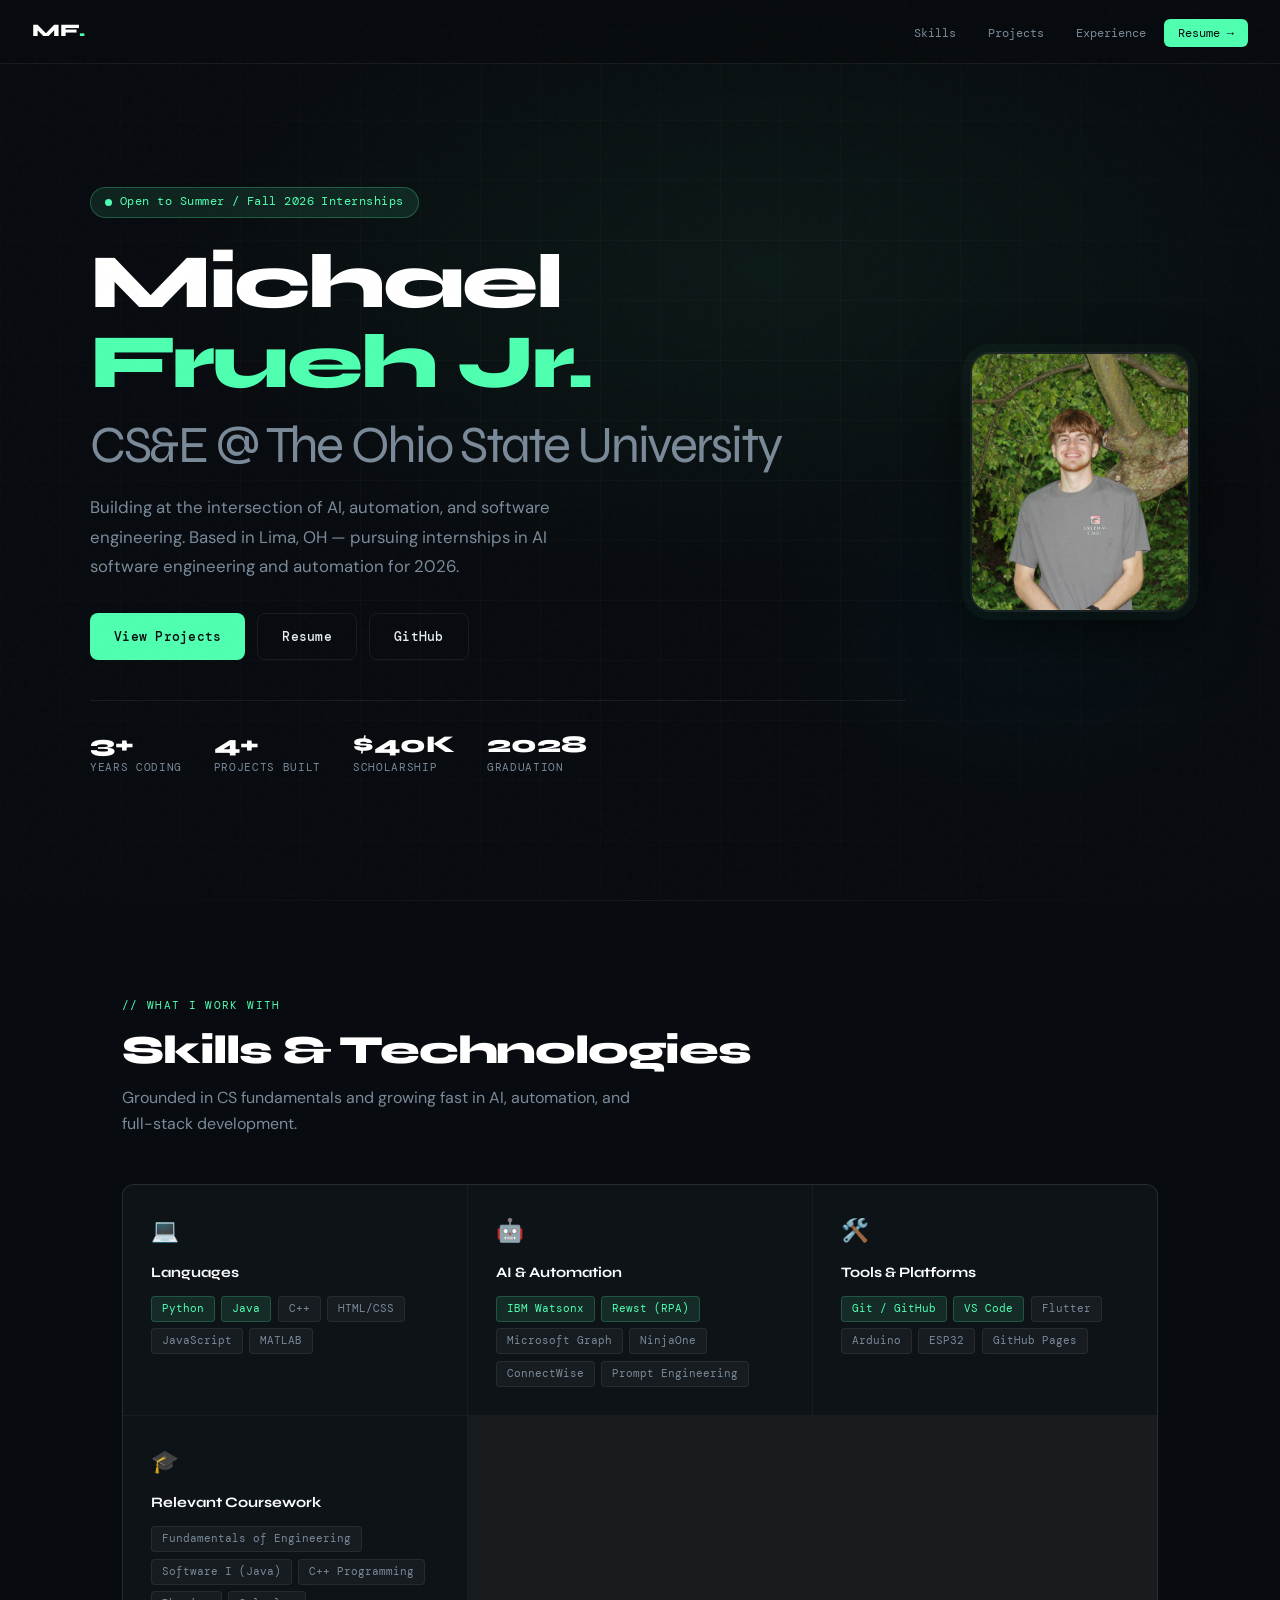
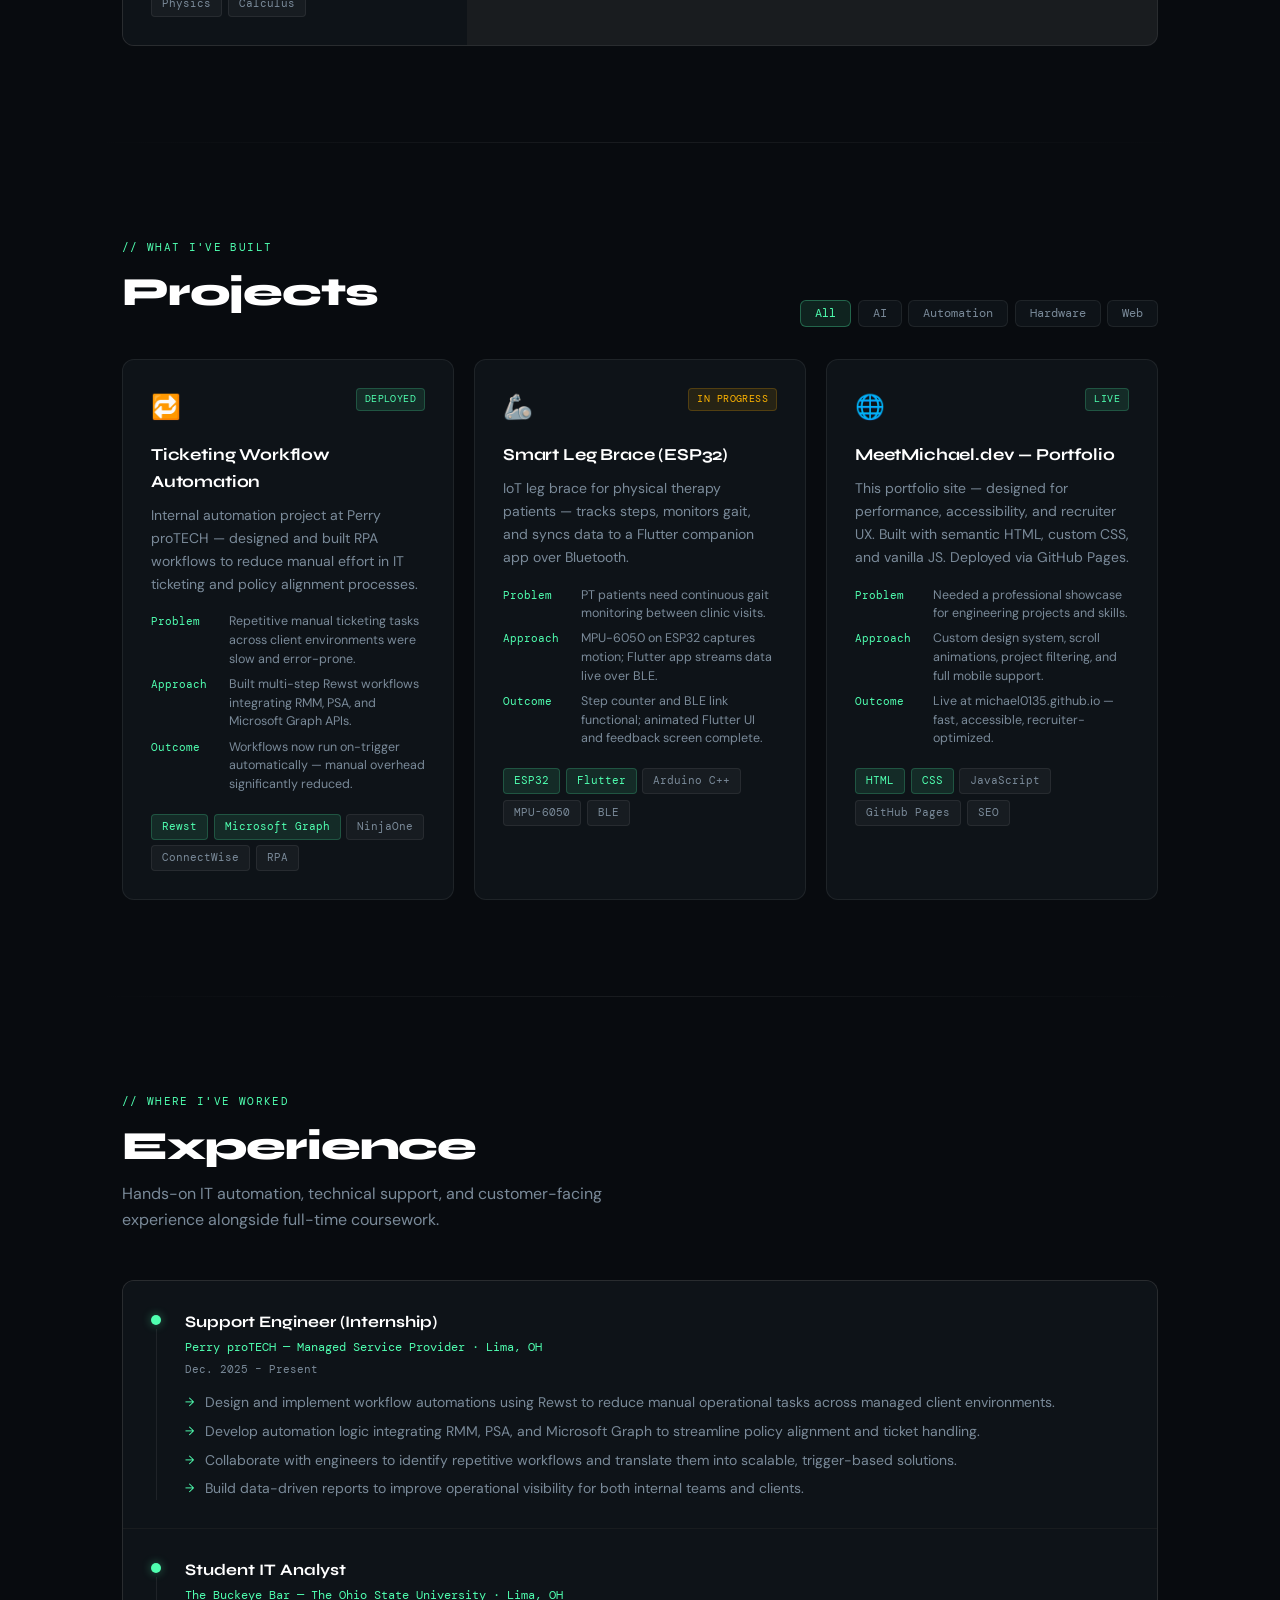
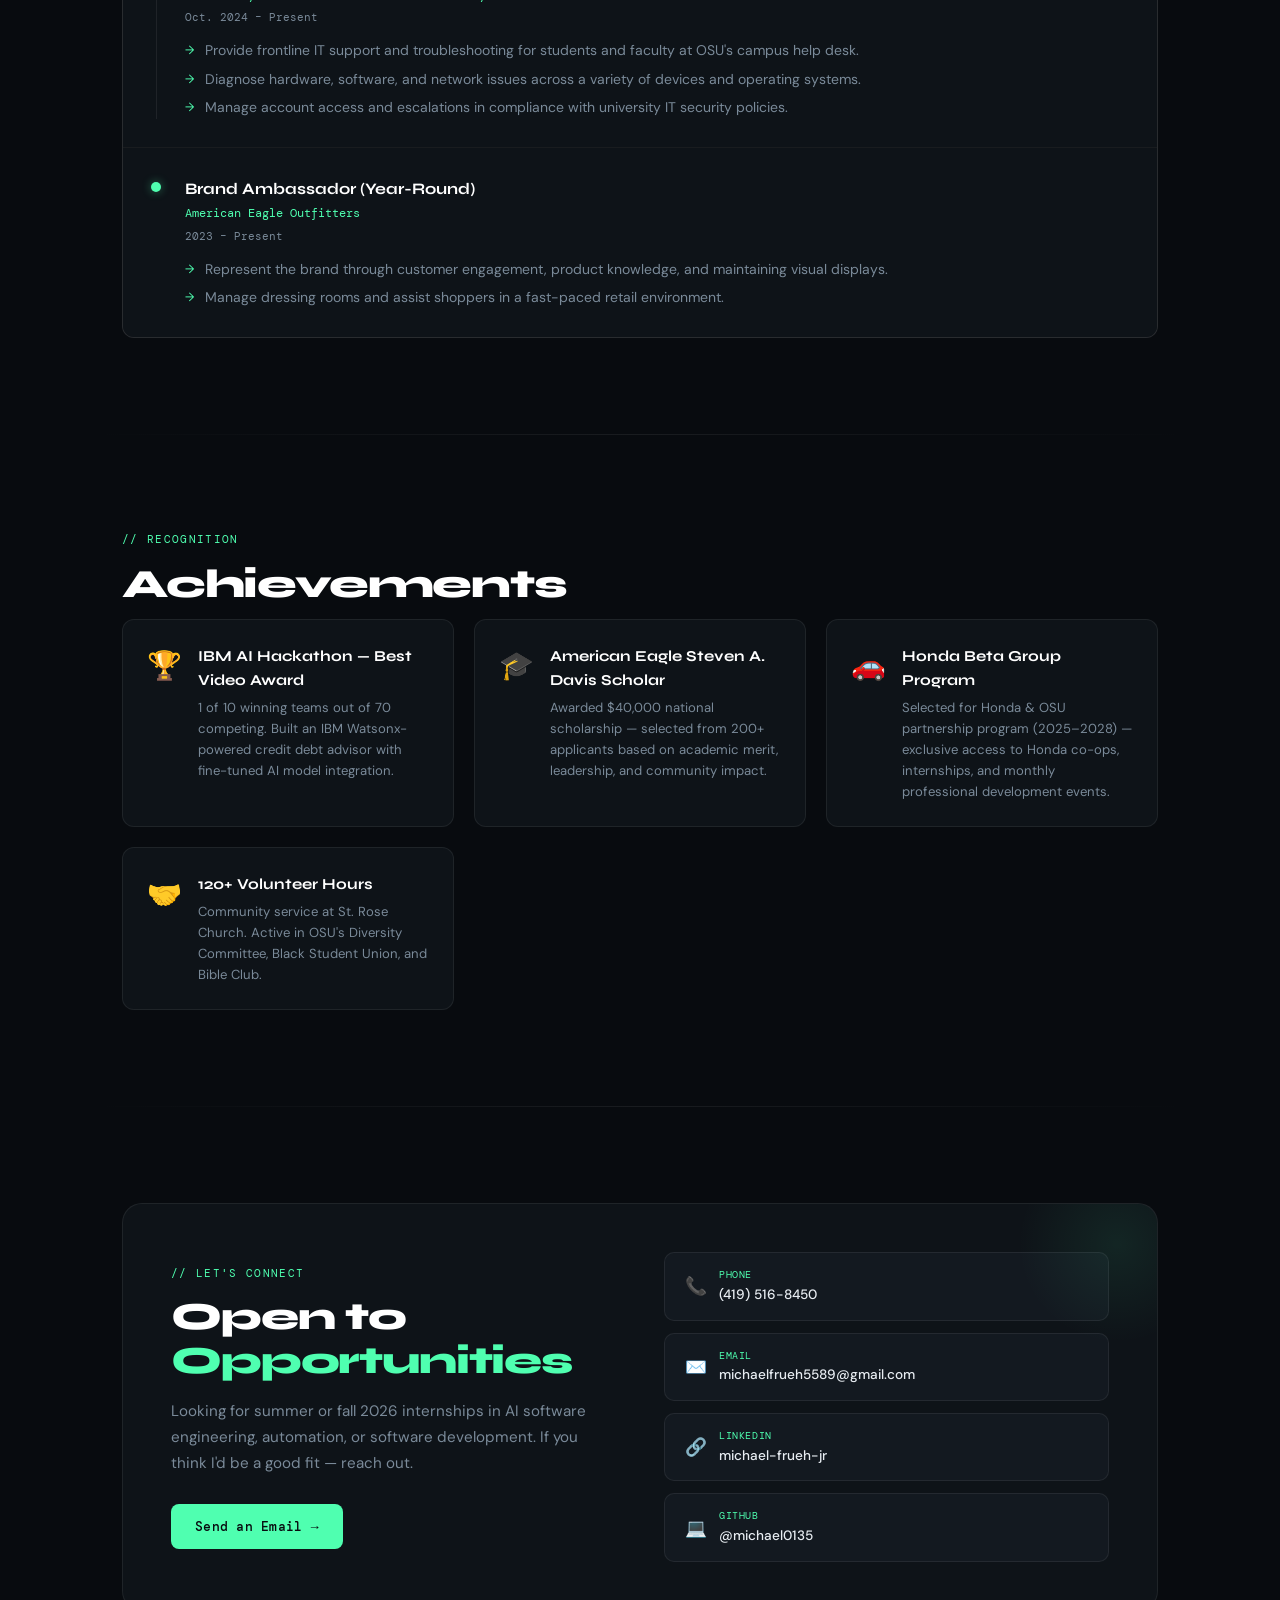
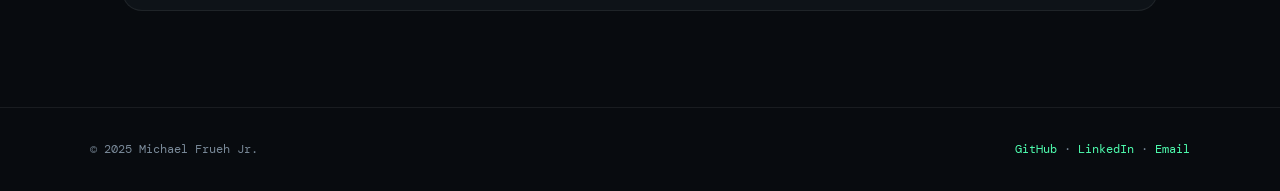
==== commit 5415f70e: "Update company location for IT Analyst position" ====
--- a/index.html
+++ b/index.html
@@ -315,7 +315,7 @@
       <div class="exp-timeline"><div class="exp-dot"></div><div class="exp-line"></div></div>
       <div>
         <div class="exp-role">Student IT Analyst</div>
-        <div class="exp-company">The Buckeye Bar — The Ohio State University · Columbus, OH</div>
+        <div class="exp-company">The Buckeye Bar — The Ohio State University · Lima, OH</div>
         <div class="exp-date">Oct. 2024 – Present</div>
         <ul class="exp-bullets">
           <li>Provide frontline IT support and troubleshooting for students and faculty at OSU's campus help desk.</li>
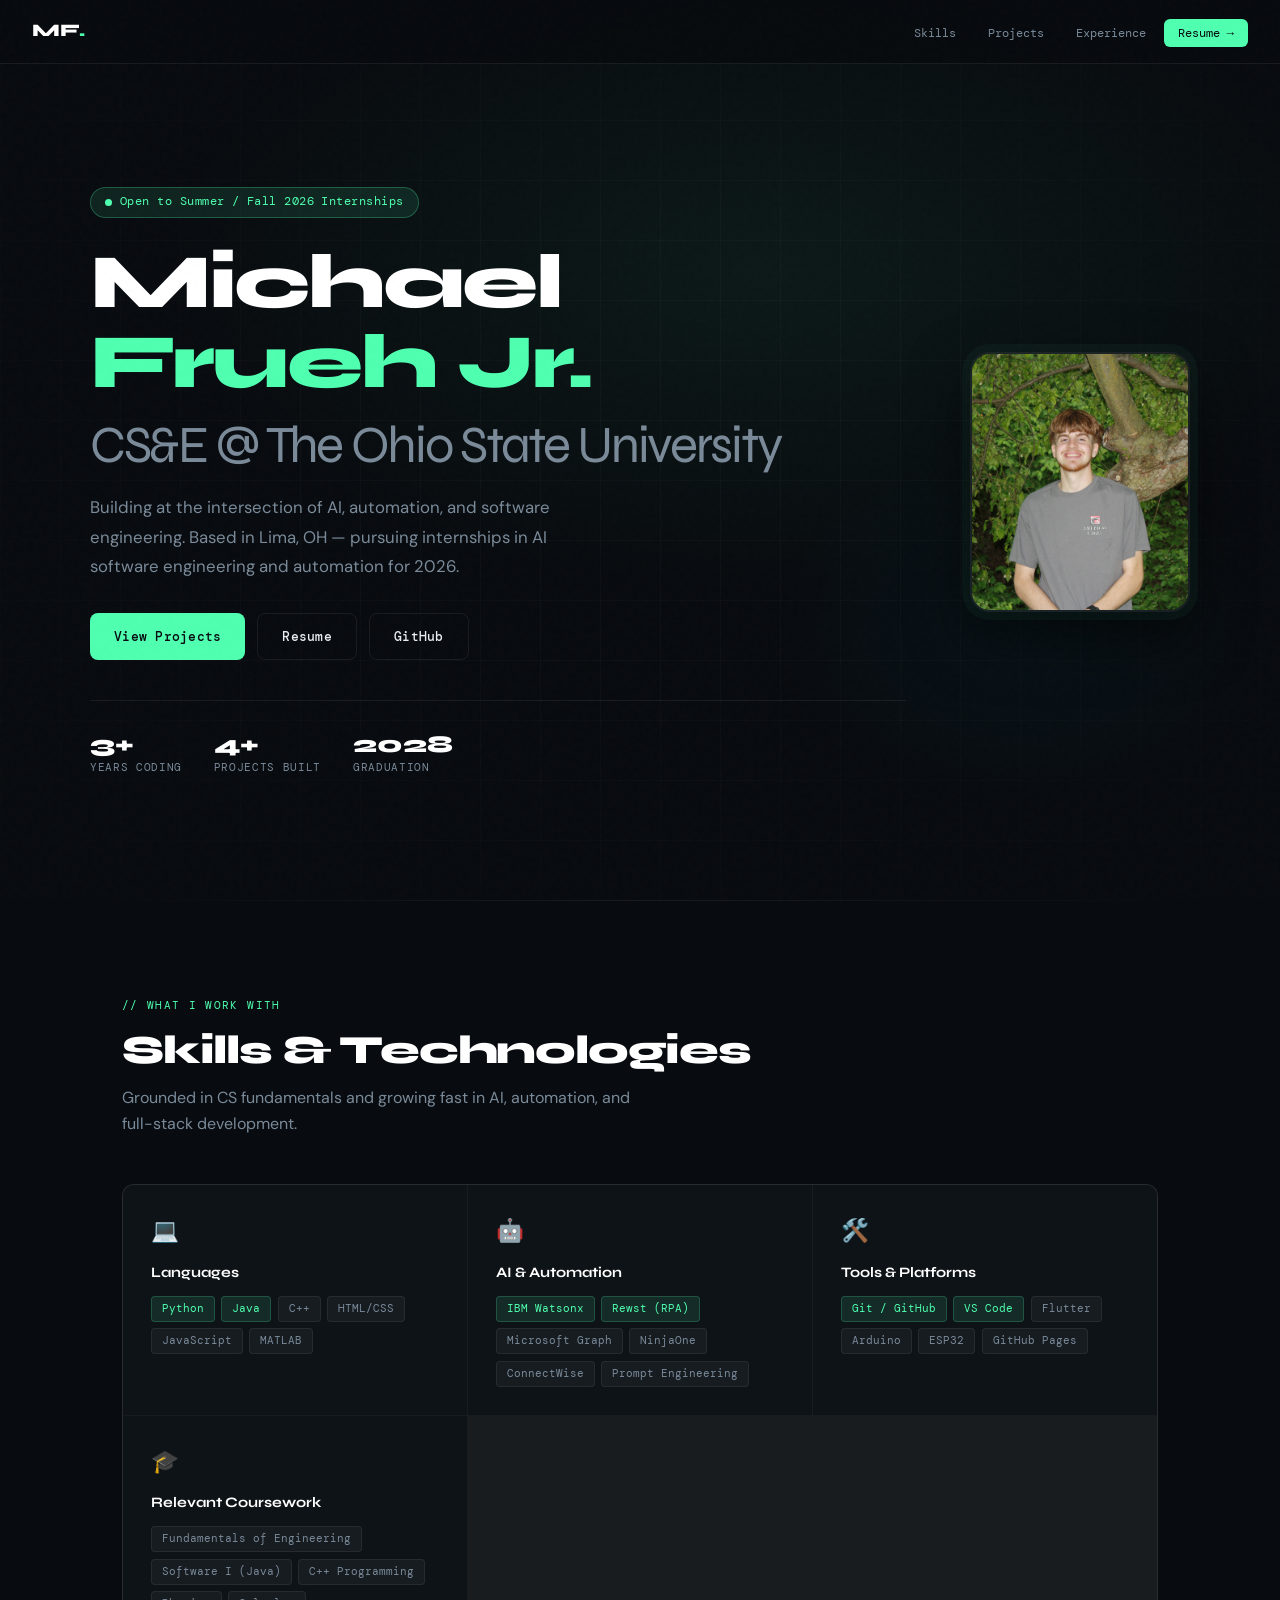
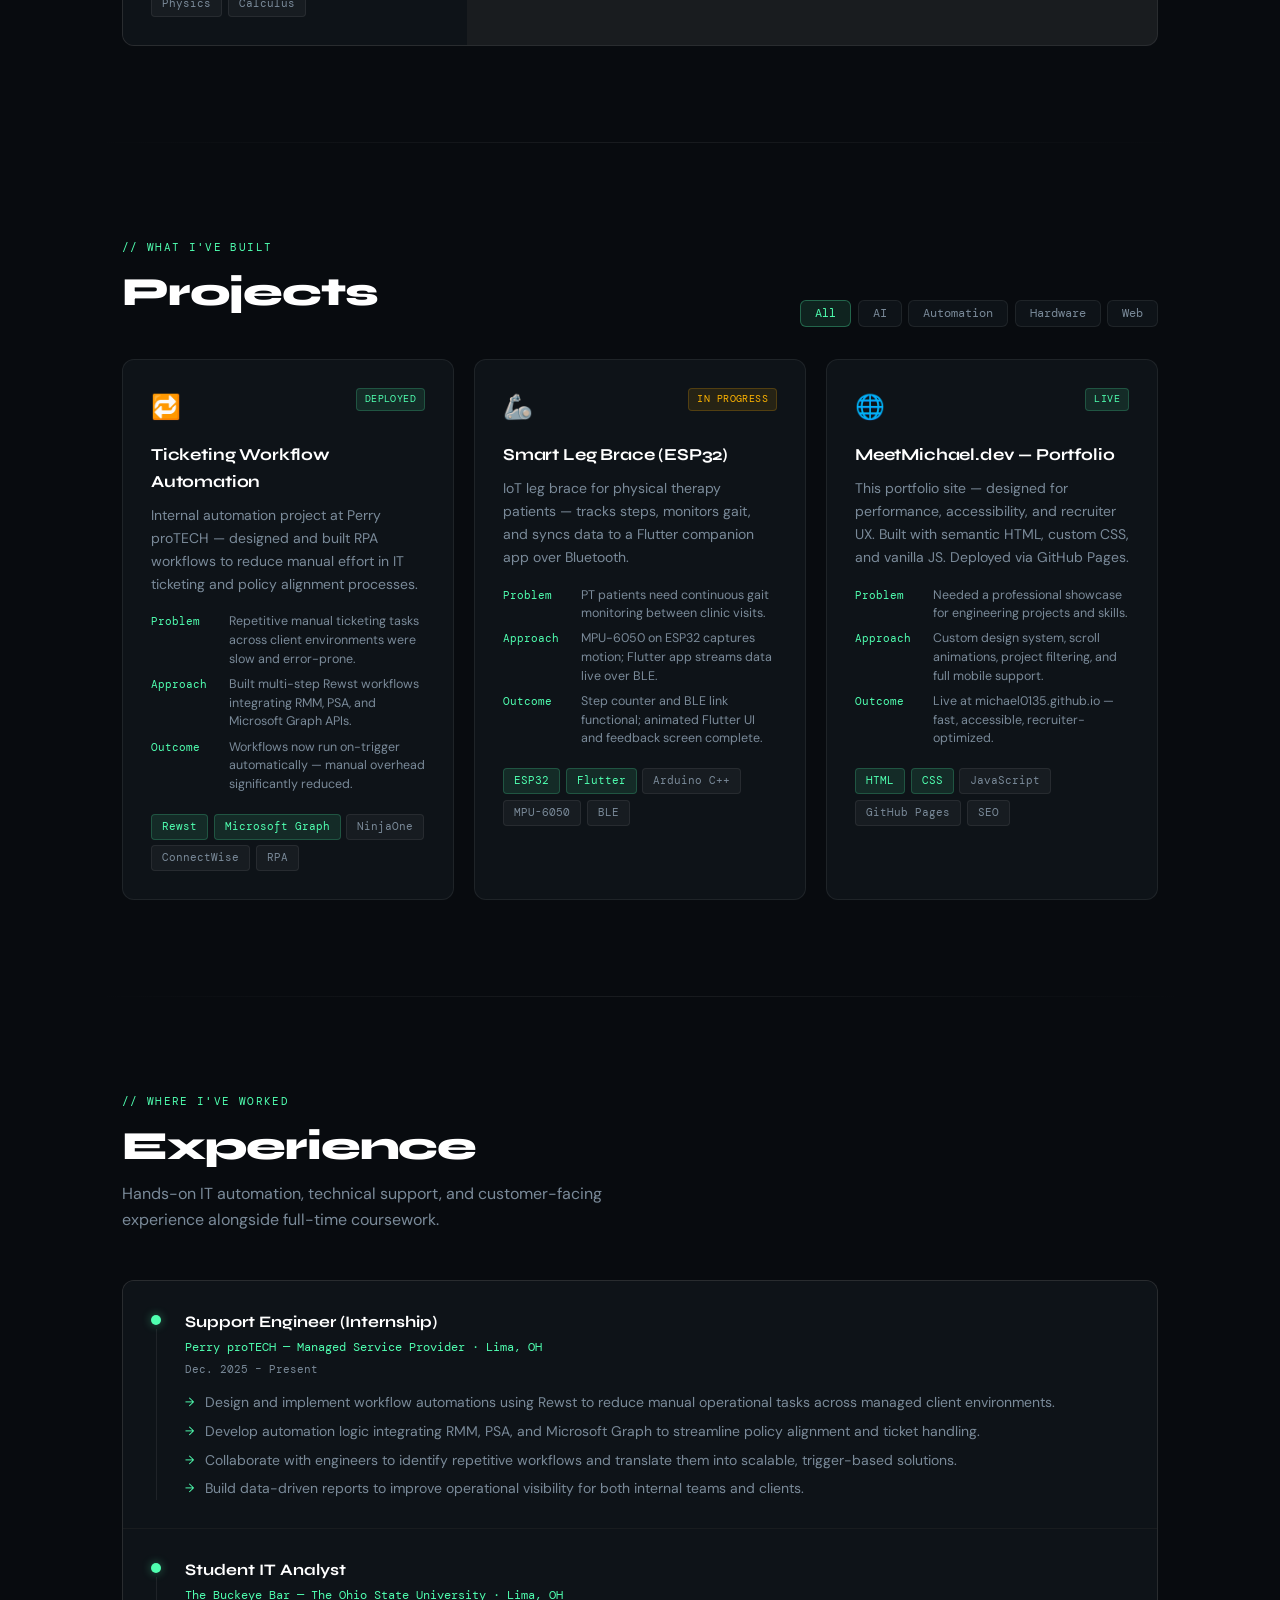
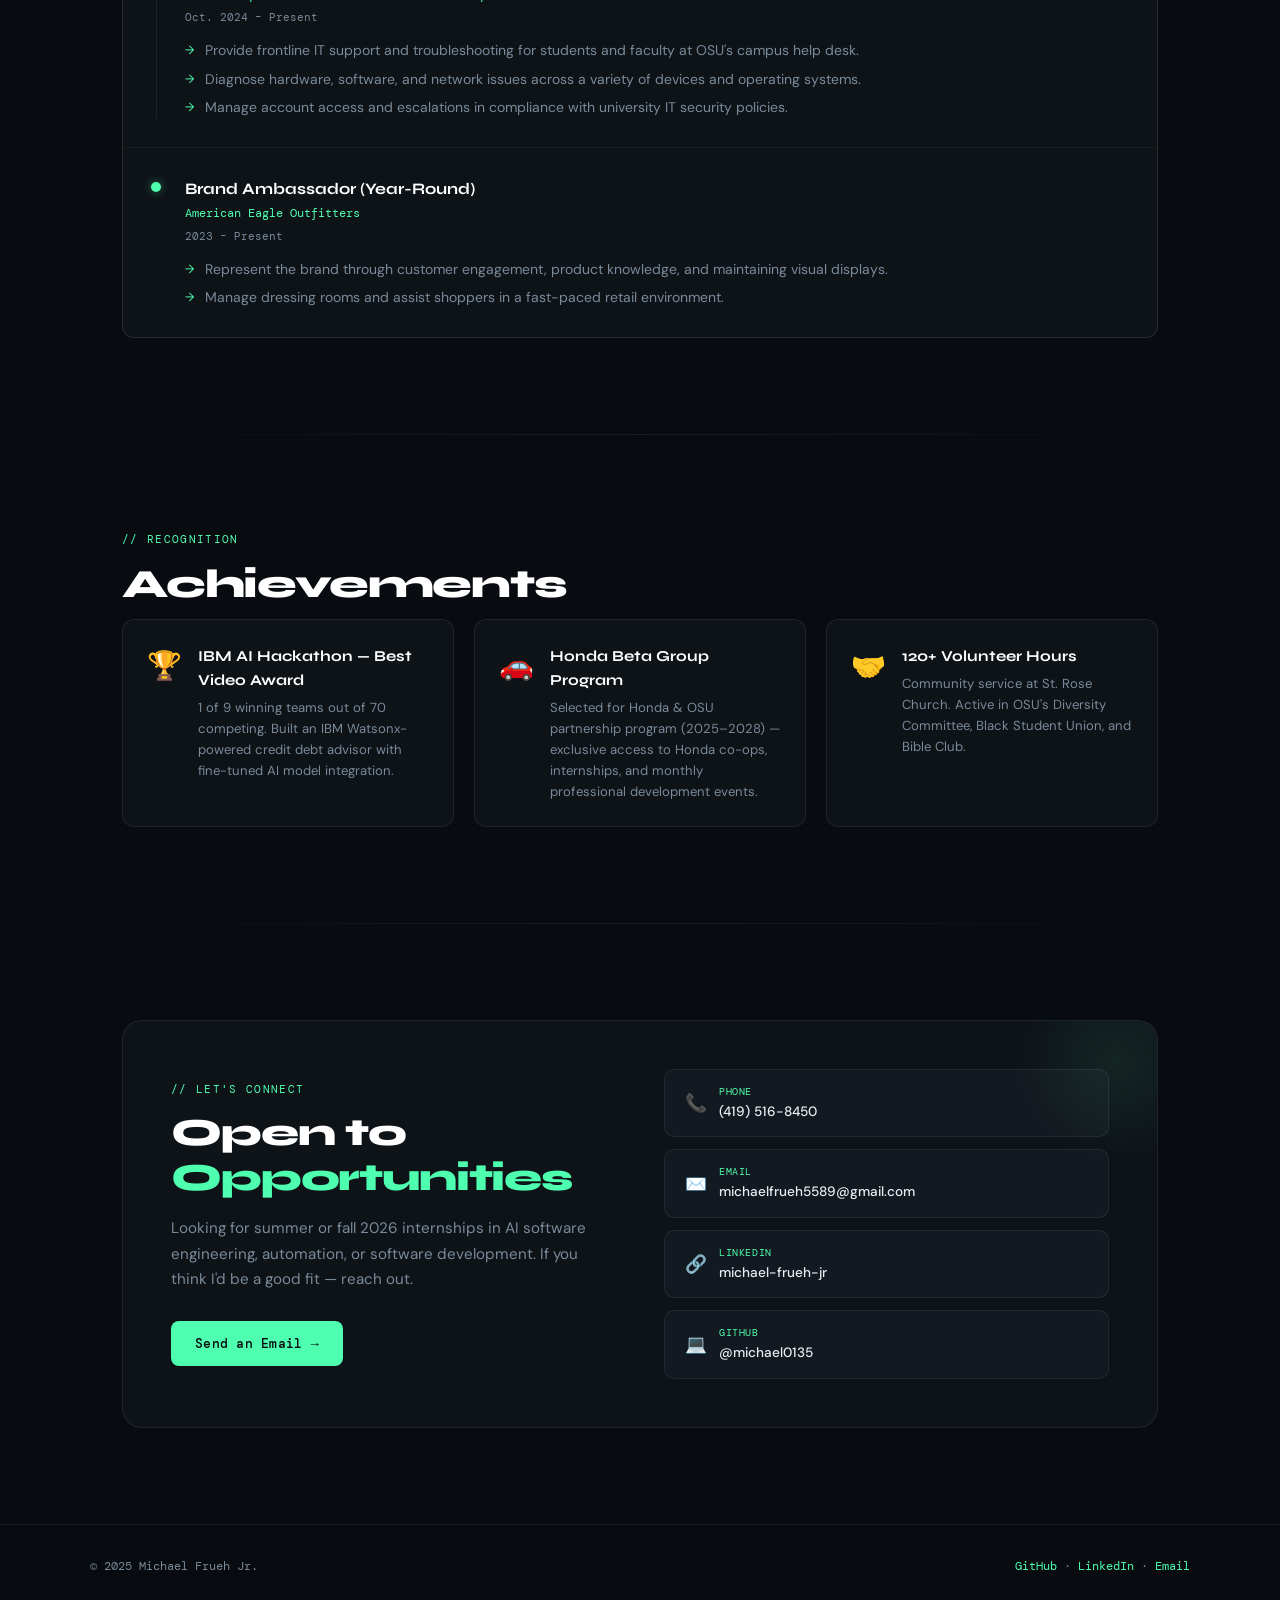
==== commit 2d750943: "Update achievements and remove scholarship section Removed scholarship details and updated achieveme" ====
--- a/index.html
+++ b/index.html
@@ -160,7 +160,7 @@
       <div class="hero-stats">
         <div><div class="stat-num">3+</div><div class="stat-label">Years Coding</div></div>
         <div><div class="stat-num">4+</div><div class="stat-label">Projects Built</div></div>
-        <div><div class="stat-num">$40K</div><div class="stat-label">Scholarship</div></div>
+
         <div><div class="stat-num">2028</div><div class="stat-label">Graduation</div></div>
       </div>
     </div>
@@ -351,14 +351,7 @@
       <div class="achievement-icon">🏆</div>
       <div>
         <div class="achievement-title">IBM AI Hackathon — Best Video Award</div>
-        <div class="achievement-desc">1 of 10 winning teams out of 70 competing. Built an IBM Watsonx-powered credit debt advisor with fine-tuned AI model integration.</div>
-      </div>
-    </div>
-    <div class="achievement-card">
-      <div class="achievement-icon">🎓</div>
-      <div>
-        <div class="achievement-title">American Eagle Steven A. Davis Scholar</div>
-        <div class="achievement-desc">Awarded $40,000 national scholarship — selected from 200+ applicants based on academic merit, leadership, and community impact.</div>
+        <div class="achievement-desc">1 of 9 winning teams out of 70 competing. Built an IBM Watsonx-powered credit debt advisor with fine-tuned AI model integration.</div>
       </div>
     </div>
     <div class="achievement-card">
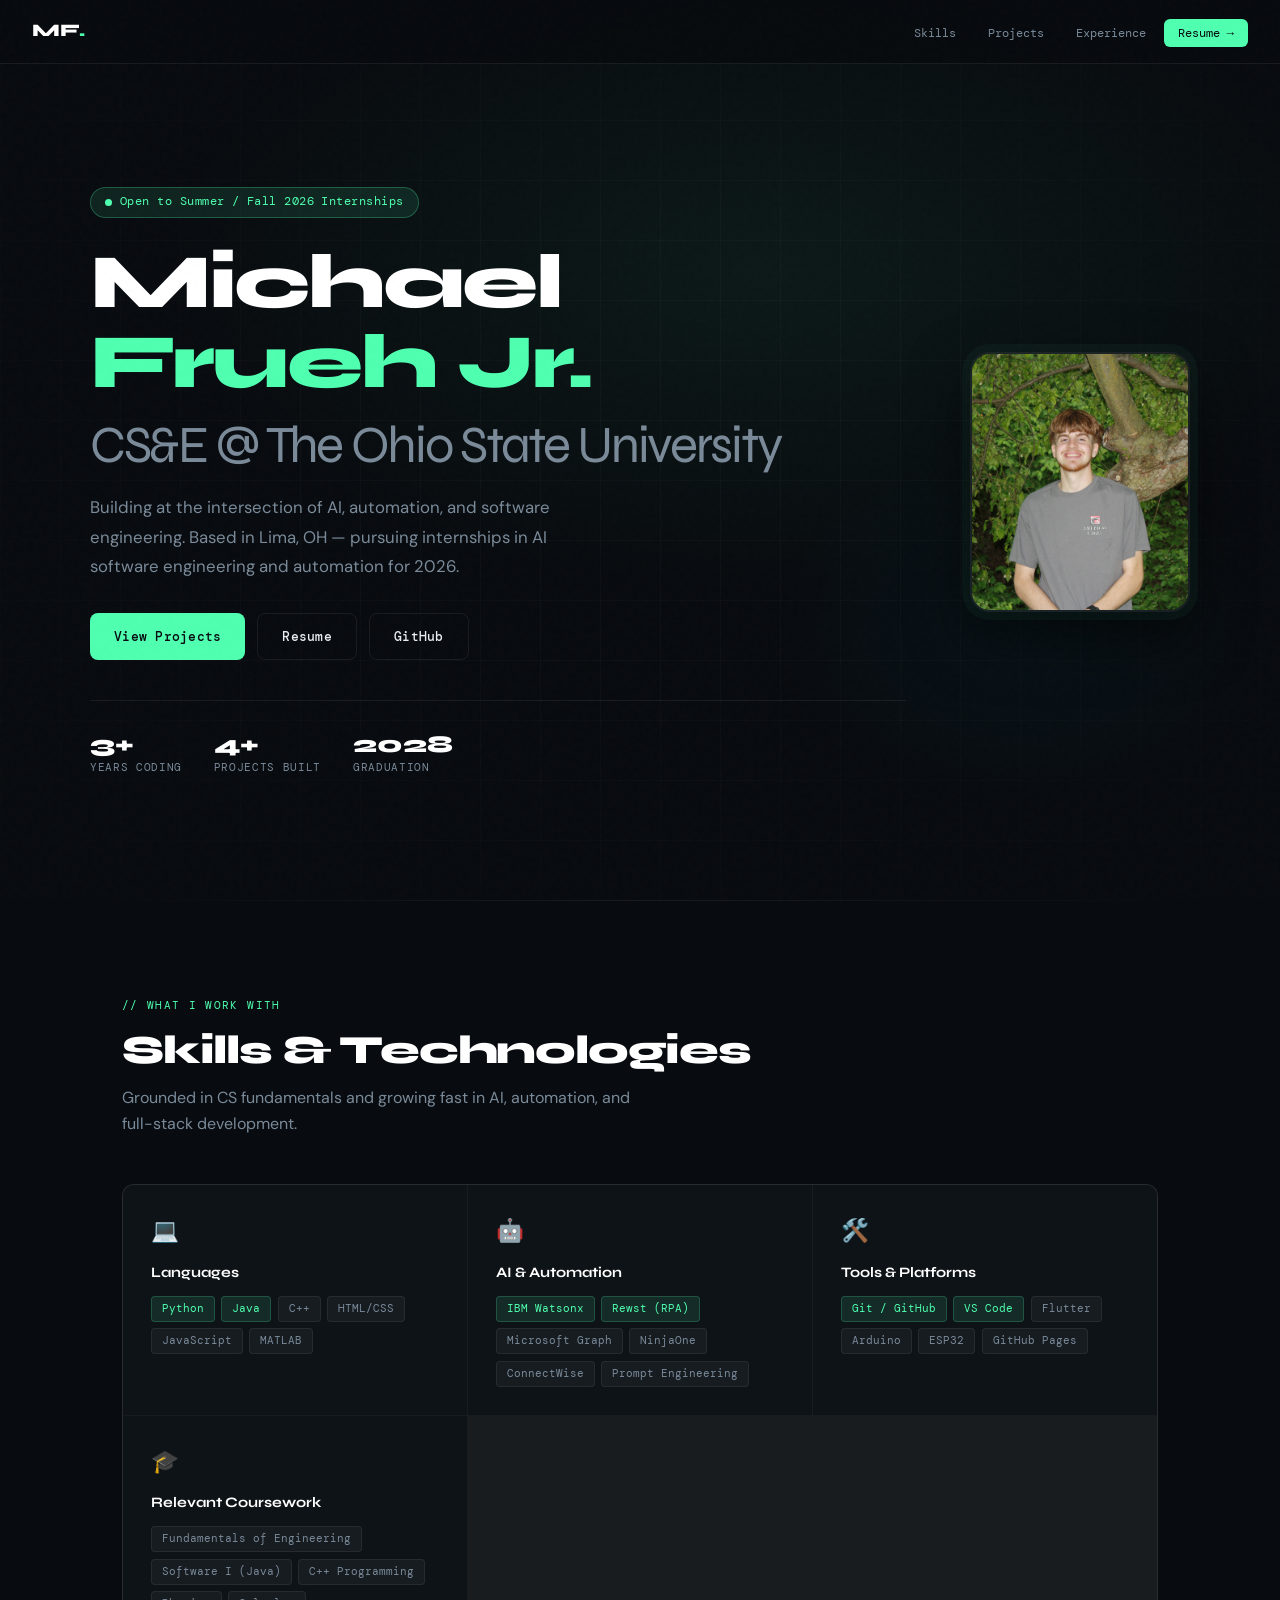
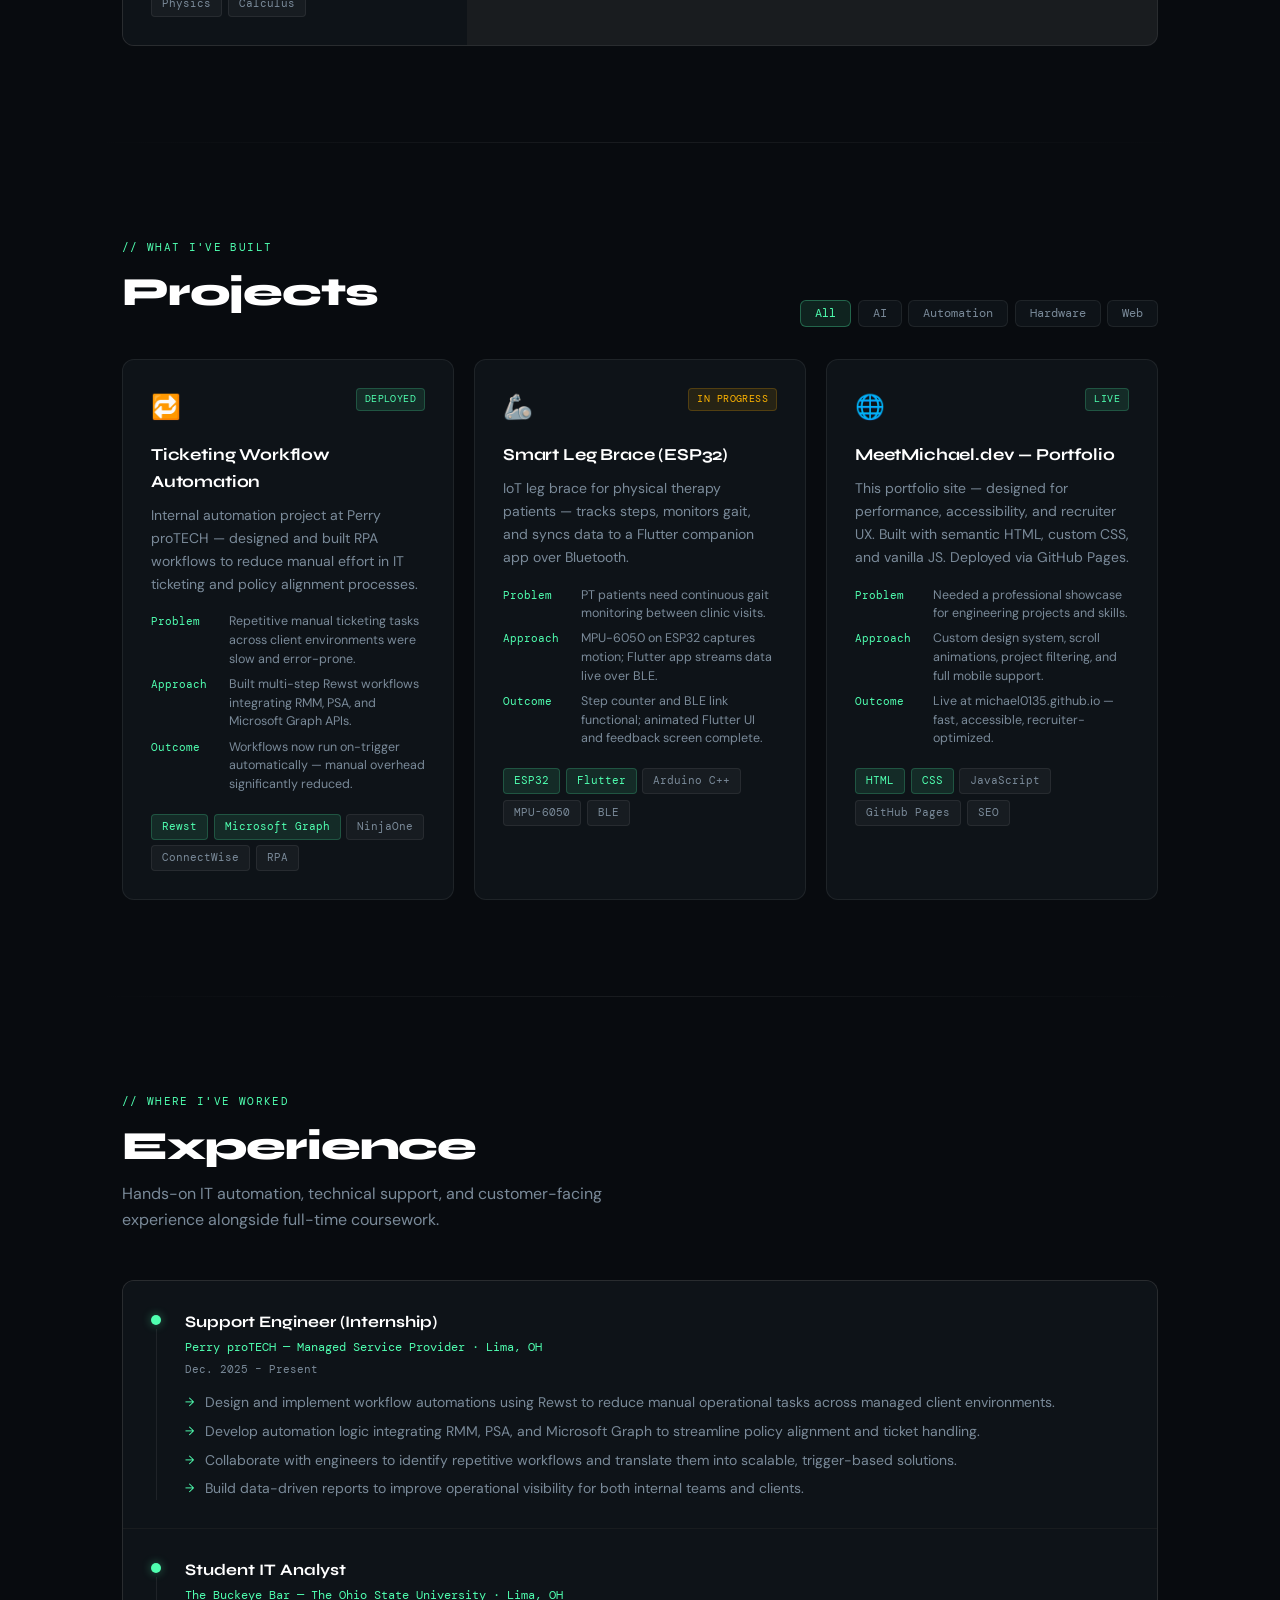
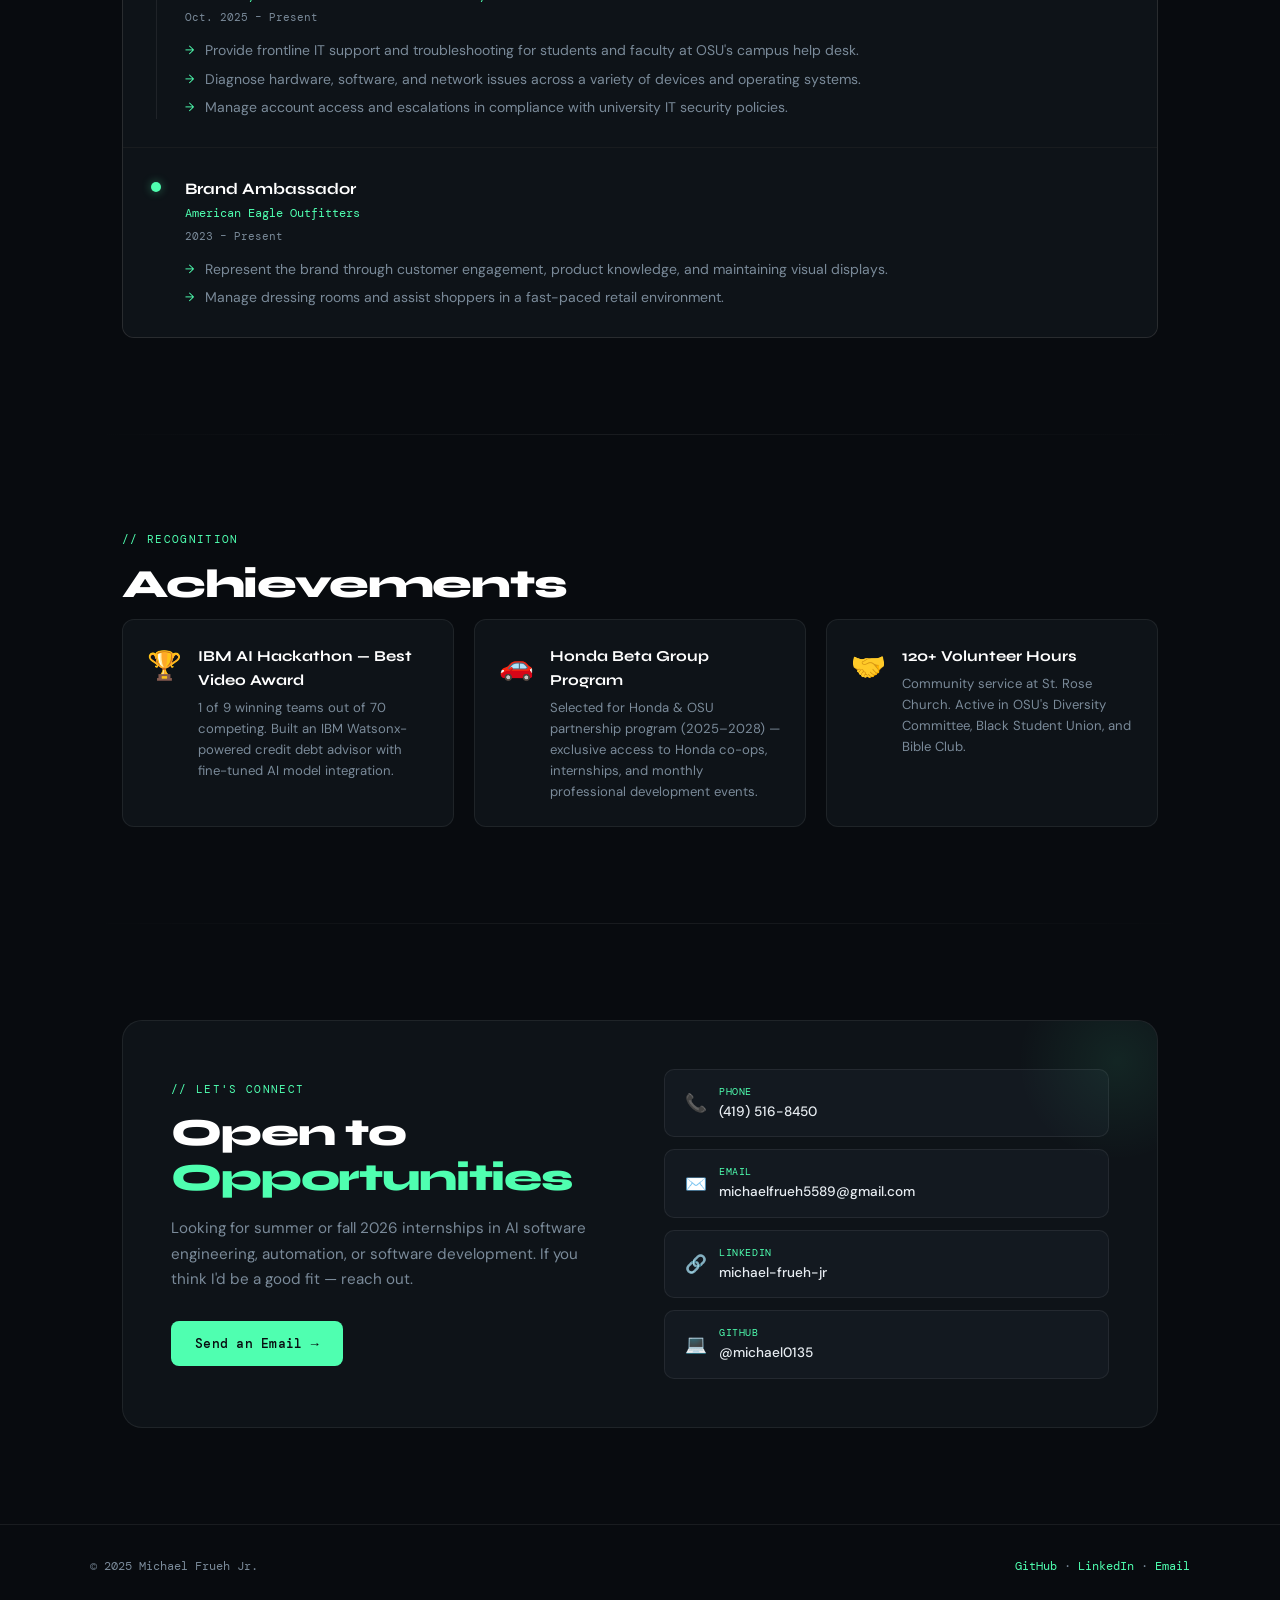
==== commit 2c0fc978: "Update employment dates and role formatting in index.html" ====
--- a/index.html
+++ b/index.html
@@ -316,7 +316,7 @@
       <div>
         <div class="exp-role">Student IT Analyst</div>
         <div class="exp-company">The Buckeye Bar — The Ohio State University · Lima, OH</div>
-        <div class="exp-date">Oct. 2024 – Present</div>
+        <div class="exp-date">Oct. 2025 – Present</div>
         <ul class="exp-bullets">
           <li>Provide frontline IT support and troubleshooting for students and faculty at OSU's campus help desk.</li>
           <li>Diagnose hardware, software, and network issues across a variety of devices and operating systems.</li>
@@ -328,7 +328,7 @@
     <div class="exp-item">
       <div class="exp-timeline"><div class="exp-dot"></div><div class="exp-line"></div></div>
       <div>
-        <div class="exp-role">Brand Ambassador (Year-Round)</div>
+        <div class="exp-role">Brand Ambassador </div>
         <div class="exp-company">American Eagle Outfitters</div>
         <div class="exp-date">2023 – Present</div>
         <ul class="exp-bullets">
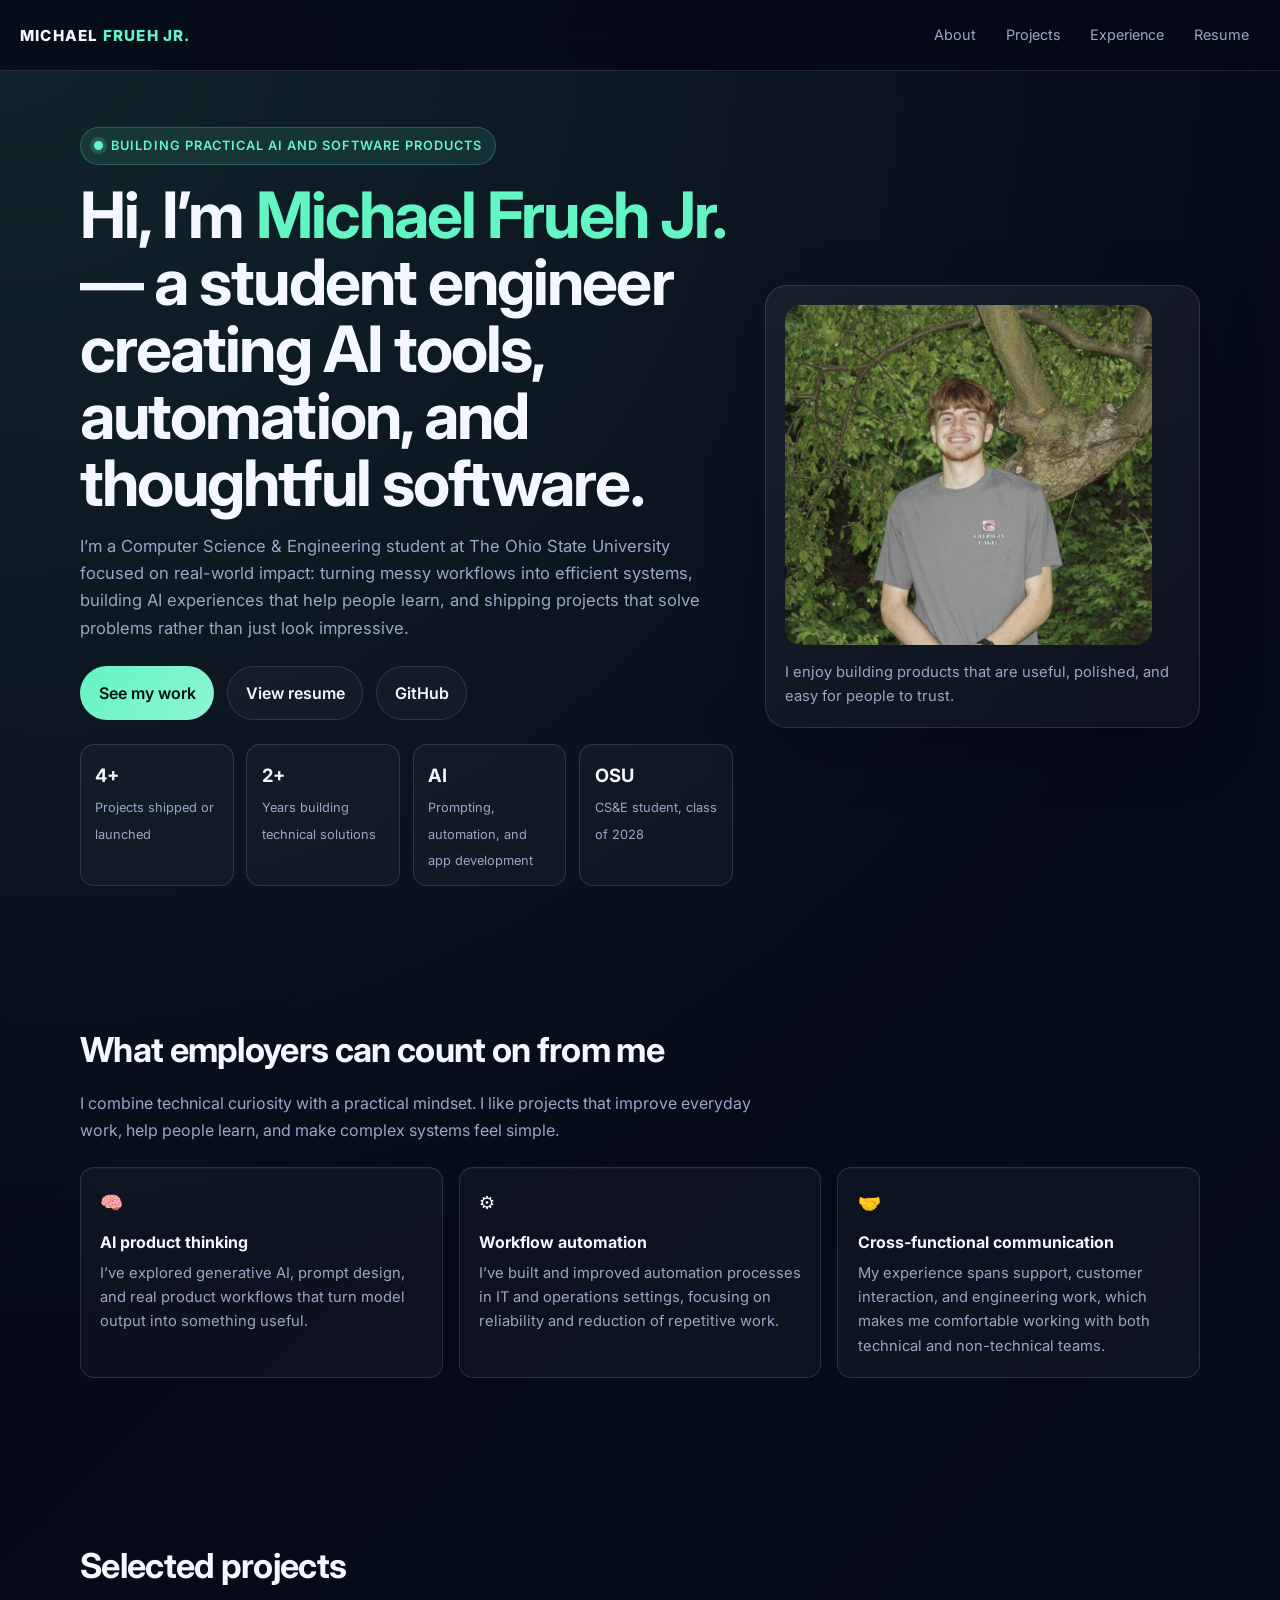
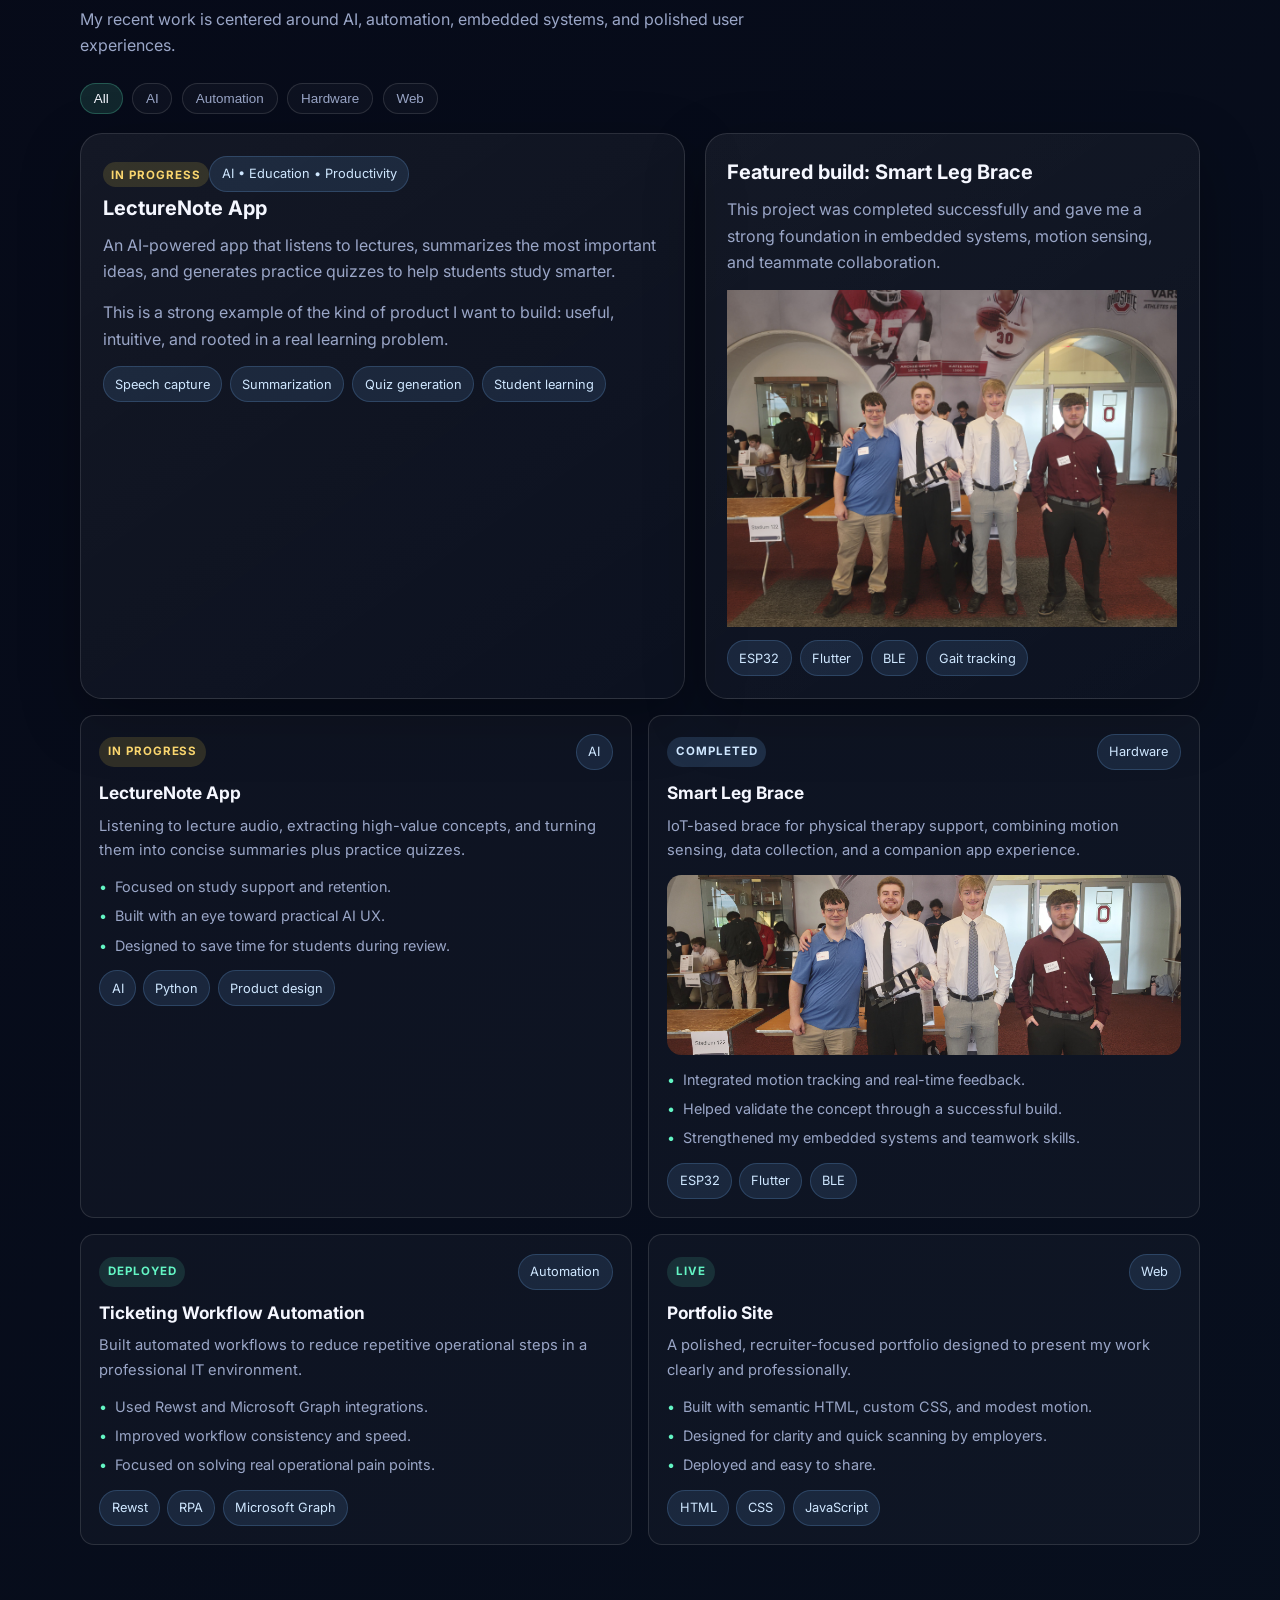
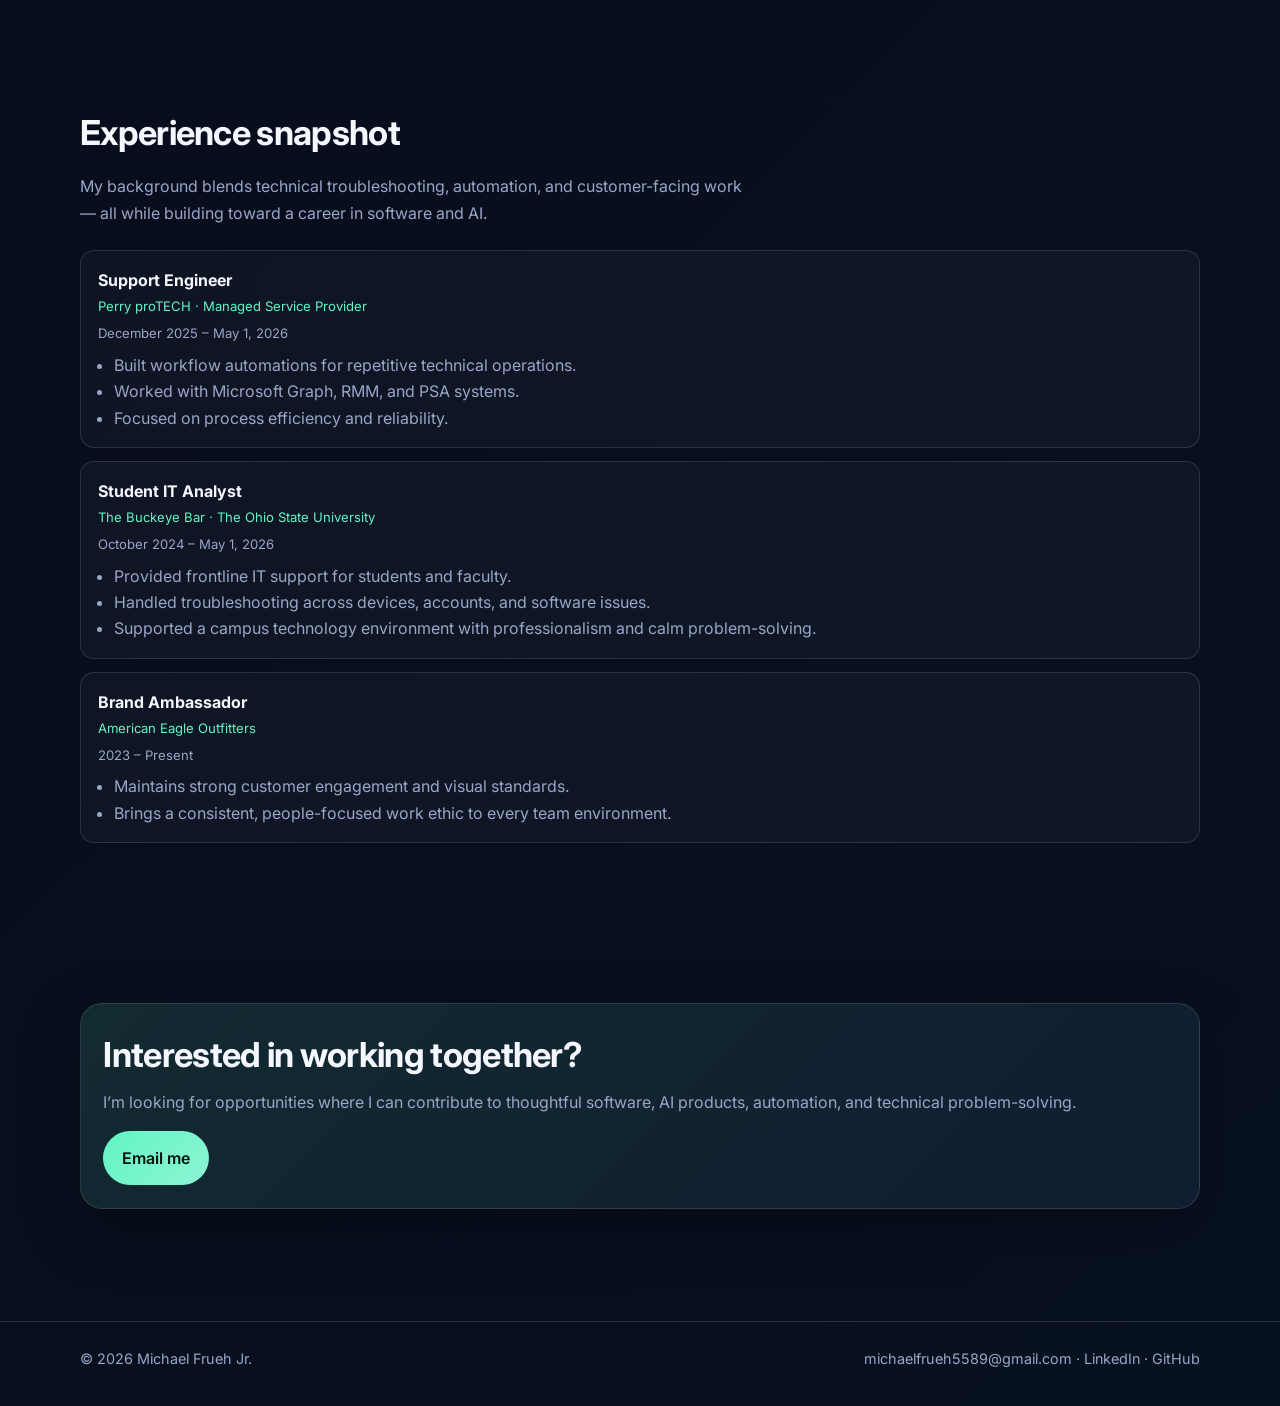
==== commit ead0f129: "Deploy redesigned portfolio site" ====
--- a/index.html
+++ b/index.html
@@ -1,447 +1,40 @@
 <!DOCTYPE html>
-<html lang="en-US">
+<html lang='en'>
 <head>
-  <meta charset="UTF-8" />
-  <meta name="viewport" content="width=device-width, initial-scale=1.0"/>
-  <meta name="description" content="Michael Frueh Jr. – CS&E student at Ohio State. Software engineer, AI enthusiast, and automation builder."/>
+  <meta charset='UTF-8' />
+  <meta name='viewport' content='width=device-width, initial-scale=1.0' />
+  <meta name='description' content='Michael Frueh Jr. — Computer Science & Engineering student building AI, automation, and practical software products.' />
   <title>Michael Frueh Jr. — Portfolio</title>
-  <link rel="icon" type="image/png" href="websiteicon.png">
-  <link href="https://fonts.googleapis.com/css2?family=Syne:wght@400;500;700;800&family=DM+Mono:wght@300;400;500&family=DM+Sans:wght@300;400;500&display=swap" rel="stylesheet">
+  <link rel='icon' type='image/png' href='websiteicon.png' />
+  <link href='https://fonts.googleapis.com/css2?family=Inter:wght@400;500;600;700;800&family=IBM+Plex+Mono:wght@400;500&display=swap' rel='stylesheet' />
   <style>
-    :root {
-      --bg:#080b0f; --surface:#0e1318; --surface2:#131920;
-      --border:rgba(255,255,255,0.07); --accent:#4fffb0;
-      --accent-dim:rgba(79,255,176,0.10); --text:#e8edf2;
-      --muted:#7a8a99; --heading:#ffffff;
-      --font-display:'Syne',sans-serif; --font-mono:'DM Mono',monospace;
-      --font-body:'DM Sans',sans-serif; --radius:12px;
-      --tr:0.3s cubic-bezier(0.4,0,0.2,1);
-    }
-    *,*::before,*::after{box-sizing:border-box;margin:0;padding:0}
-    html{scroll-behavior:smooth}
-    body{font-family:var(--font-body);background:var(--bg);color:var(--text);line-height:1.6;overflow-x:hidden}
-    body::after{content:'';position:fixed;inset:0;background-image:url("data:image/svg+xml,%3Csvg viewBox='0 0 200 200' xmlns='http://www.w3.org/2000/svg'%3E%3Cfilter id='n'%3E%3CfeTurbulence type='fractalNoise' baseFrequency='0.9' numOctaves='4'/%3E%3C/filter%3E%3Crect width='100%25' height='100%25' filter='url(%23n)' opacity='0.025'/%3E%3C/svg%3E");pointer-events:none;z-index:9998;opacity:.5}
-    nav{position:fixed;top:0;left:0;right:0;z-index:100;padding:0 2rem;height:64px;display:flex;align-items:center;justify-content:space-between;background:rgba(8,11,15,0.85);backdrop-filter:blur(20px);border-bottom:1px solid var(--border)}
-    .nav-logo{font-family:var(--font-display);font-weight:800;font-size:1.1rem;color:var(--heading);text-decoration:none}
-    .nav-logo span{color:var(--accent)}
-    .nav-links{display:flex;list-style:none;gap:.25rem;align-items:center}
-    .nav-links a{font-family:var(--font-mono);font-size:.78rem;color:var(--muted);text-decoration:none;padding:6px 14px;border-radius:6px;transition:var(--tr)}
-    .nav-links a:hover{color:var(--text);background:var(--surface2)}
-    .nav-cta{color:var(--bg)!important;background:var(--accent)!important}
-    .nav-cta:hover{background:#3de89c!important}
-    .hero{min-height:100vh;display:flex;align-items:center;padding:8rem 2rem 4rem;position:relative;overflow:hidden}
-    .hero-bg{position:absolute;inset:0;background:radial-gradient(ellipse 80% 60% at 60% 30%,rgba(79,255,176,0.06) 0%,transparent 60%),radial-gradient(ellipse 40% 40% at 80% 70%,rgba(0,212,255,0.04) 0%,transparent 50%)}
-    .hero-grid{position:absolute;inset:0;background-image:linear-gradient(rgba(255,255,255,0.025) 1px,transparent 1px),linear-gradient(90deg,rgba(255,255,255,0.025) 1px,transparent 1px);background-size:60px 60px;mask-image:radial-gradient(ellipse 80% 80% at 50% 50%,black 30%,transparent 100%)}
-    .hero-inner{max-width:1100px;margin:0 auto;width:100%;position:relative;display:grid;grid-template-columns:1fr auto;gap:4rem;align-items:center}
-    .hero-badge{display:inline-flex;align-items:center;gap:8px;background:var(--accent-dim);border:1px solid rgba(79,255,176,0.25);border-radius:100px;padding:5px 14px;font-family:var(--font-mono);font-size:.72rem;color:var(--accent);margin-bottom:1.5rem;letter-spacing:.04em}
-    .hero-badge::before{content:'';width:7px;height:7px;background:var(--accent);border-radius:50%;animation:pulse 2s infinite}
-    @keyframes pulse{0%,100%{opacity:1;transform:scale(1)}50%{opacity:.5;transform:scale(.8)}}
-    .hero h1{font-family:var(--font-display);font-size:clamp(2.8rem,6vw,5rem);font-weight:800;line-height:1.05;letter-spacing:-.03em;color:var(--heading);margin-bottom:1.25rem}
-    .hero h1 .accent{color:var(--accent)}
-    .hero h1 .line2{color:var(--muted);font-weight:400;font-size:.68em;display:block;margin-top:.3em}
-    .hero-desc{font-size:1.05rem;color:var(--muted);max-width:480px;margin-bottom:2rem;line-height:1.75}
-    .hero-actions{display:flex;gap:.75rem;flex-wrap:wrap}
-    .btn{display:inline-flex;align-items:center;gap:8px;padding:12px 24px;border-radius:8px;font-family:var(--font-mono);font-size:.82rem;font-weight:500;text-decoration:none;transition:var(--tr);cursor:pointer;border:none;letter-spacing:.02em}
-    .btn-primary{background:var(--accent);color:var(--bg)}
-    .btn-primary:hover{background:#3de89c;transform:translateY(-1px);box-shadow:0 8px 30px rgba(79,255,176,0.25)}
-    .btn-ghost{background:transparent;color:var(--text);border:1px solid var(--border)}
-    .btn-ghost:hover{border-color:rgba(255,255,255,.2);background:var(--surface2);transform:translateY(-1px)}
-    .hero-photo{width:220px;height:260px;border-radius:20px;object-fit:cover;object-position:center top;border:2px solid var(--border);box-shadow:0 0 0 8px rgba(79,255,176,0.04),0 24px 60px rgba(0,0,0,0.6);flex-shrink:0}
-    .hero-stats{display:flex;gap:2rem;margin-top:2.5rem;padding-top:2rem;border-top:1px solid var(--border)}
-    .stat-num{font-family:var(--font-display);font-size:1.5rem;font-weight:800;color:var(--heading);line-height:1}
-    .stat-label{font-family:var(--font-mono);font-size:.68rem;color:var(--muted);letter-spacing:.06em;text-transform:uppercase;margin-top:2px}
-    .section{padding:6rem 2rem;max-width:1100px;margin:0 auto}
-    .section-label{font-family:var(--font-mono);font-size:.7rem;color:var(--accent);letter-spacing:.12em;text-transform:uppercase;margin-bottom:.75rem}
-    .section-title{font-family:var(--font-display);font-size:clamp(1.8rem,3.5vw,2.5rem);font-weight:800;letter-spacing:-.03em;color:var(--heading);margin-bottom:.75rem;line-height:1.15}
-    .section-sub{color:var(--muted);font-size:1rem;max-width:520px;margin-bottom:3rem}
-    .section-divider{max-width:1100px;margin:0 auto;height:1px;background:linear-gradient(90deg,transparent,var(--border),transparent)}
-    .skills-wrapper{display:grid;grid-template-columns:repeat(auto-fill,minmax(260px,1fr));gap:1px;background:var(--border);border-radius:var(--radius);overflow:hidden;border:1px solid var(--border)}
-    .skill-category{background:var(--surface);padding:1.75rem;transition:var(--tr)}
-    .skill-category:hover{background:var(--surface2)}
-    .skill-cat-icon{font-size:1.4rem;margin-bottom:.75rem;display:block}
-    .skill-cat-title{font-family:var(--font-display);font-size:.9rem;font-weight:700;color:var(--heading);margin-bottom:.75rem}
-    .skill-tags{display:flex;flex-wrap:wrap;gap:.4rem}
-    .tag{font-family:var(--font-mono);font-size:.7rem;color:var(--muted);background:rgba(255,255,255,0.04);border:1px solid var(--border);border-radius:4px;padding:3px 10px;transition:var(--tr)}
-    .tag.hi{color:var(--accent);background:var(--accent-dim);border-color:rgba(79,255,176,0.2)}
-    .projects-header{display:flex;justify-content:space-between;align-items:flex-end;margin-bottom:2rem;flex-wrap:wrap;gap:1rem}
-    .filter-bar{display:flex;gap:.4rem;flex-wrap:wrap}
-    .filter-btn{font-family:var(--font-mono);font-size:.72rem;color:var(--muted);background:var(--surface);border:1px solid var(--border);border-radius:6px;padding:5px 14px;cursor:pointer;transition:var(--tr)}
-    .filter-btn:hover,.filter-btn.active{color:var(--accent);border-color:rgba(79,255,176,0.3);background:var(--accent-dim)}
-    .projects-grid{display:grid;grid-template-columns:repeat(auto-fill,minmax(320px,1fr));gap:1.25rem}
-    .project-card{background:var(--surface);border:1px solid var(--border);border-radius:var(--radius);padding:1.75rem;transition:var(--tr);position:relative;overflow:hidden}
-    .project-card::before{content:'';position:absolute;inset:0;background:linear-gradient(135deg,var(--accent-dim),transparent 60%);opacity:0;transition:var(--tr)}
-    .project-card:hover{border-color:rgba(79,255,176,0.2);transform:translateY(-3px);box-shadow:0 20px 40px rgba(0,0,0,0.4)}
-    .project-card:hover::before{opacity:1}
-    .project-card.hidden{display:none}
-    .project-header{display:flex;justify-content:space-between;align-items:flex-start;margin-bottom:1rem;position:relative}
-    .project-icon{font-size:1.5rem}
-    .project-status{font-family:var(--font-mono);font-size:.65rem;padding:2px 8px;border-radius:4px;letter-spacing:.04em}
-    .s-live{background:rgba(79,255,176,0.1);color:var(--accent);border:1px solid rgba(79,255,176,0.2)}
-    .s-win{background:rgba(255,215,0,0.1);color:#ffd700;border:1px solid rgba(255,215,0,0.2)}
-    .s-wip{background:rgba(255,180,0,0.1);color:#ffb400;border:1px solid rgba(255,180,0,0.2)}
-    .project-title{font-family:var(--font-display);font-size:1.05rem;font-weight:700;color:var(--heading);margin-bottom:.5rem;letter-spacing:-.01em;position:relative}
-    .project-desc{font-size:.875rem;color:var(--muted);margin-bottom:1rem;line-height:1.65;position:relative}
-    .project-detail{position:relative}
-    .pdr{display:flex;gap:.5rem;margin-bottom:.4rem;font-size:.78rem}
-    .pdl{font-family:var(--font-mono);color:var(--accent);font-size:.68rem;flex-shrink:0;width:70px;padding-top:1px}
-    .pdv{color:var(--muted);line-height:1.5}
-    .project-stack{display:flex;flex-wrap:wrap;gap:.35rem;margin-top:1.25rem;position:relative}
-    .experience-list{display:flex;flex-direction:column;gap:1px;background:var(--border);border-radius:var(--radius);overflow:hidden;border:1px solid var(--border)}
-    .exp-item{background:var(--surface);padding:1.75rem;display:grid;grid-template-columns:auto 1fr;gap:1.5rem;transition:var(--tr)}
-    .exp-item:hover{background:var(--surface2)}
-    .exp-timeline{display:flex;flex-direction:column;align-items:center;gap:4px}
-    .exp-dot{width:10px;height:10px;border-radius:50%;background:var(--accent);flex-shrink:0;margin-top:6px;box-shadow:0 0 10px rgba(79,255,176,0.4)}
-    .exp-line{width:1px;flex:1;background:var(--border)}
-    .exp-item:last-child .exp-line{display:none}
-    .exp-role{font-family:var(--font-display);font-size:1rem;font-weight:700;color:var(--heading);margin-bottom:.2rem}
-    .exp-company{font-family:var(--font-mono);font-size:.75rem;color:var(--accent);margin-bottom:.25rem}
-    .exp-date{font-family:var(--font-mono);font-size:.7rem;color:var(--muted);margin-bottom:.75rem}
-    .exp-bullets{list-style:none;display:flex;flex-direction:column;gap:.4rem}
-    .exp-bullets li{font-size:.875rem;color:var(--muted);padding-left:1.25rem;position:relative;line-height:1.6}
-    .exp-bullets li::before{content:'→';position:absolute;left:0;color:var(--accent);font-size:.75rem;top:2px}
-    .achievements-grid{display:grid;grid-template-columns:repeat(auto-fill,minmax(280px,1fr));gap:1.25rem}
-    .achievement-card{background:var(--surface);border:1px solid var(--border);border-radius:var(--radius);padding:1.5rem;display:flex;gap:1rem;align-items:flex-start;transition:var(--tr)}
-    .achievement-card:hover{border-color:rgba(79,255,176,0.2);transform:translateY(-2px)}
-    .achievement-icon{font-size:1.75rem;flex-shrink:0}
-    .achievement-title{font-family:var(--font-display);font-size:.95rem;font-weight:700;color:var(--heading);margin-bottom:.3rem}
-    .achievement-desc{font-size:.82rem;color:var(--muted);line-height:1.6}
-    .contact-wrapper{background:var(--surface);border:1px solid var(--border);border-radius:20px;padding:3rem;display:grid;grid-template-columns:1fr 1fr;gap:3rem;align-items:center;position:relative;overflow:hidden}
-    .contact-wrapper::before{content:'';position:absolute;top:-60px;right:-60px;width:200px;height:200px;background:radial-gradient(circle,rgba(79,255,176,0.08),transparent 70%);pointer-events:none}
-    .contact-title{font-family:var(--font-display);font-size:clamp(1.75rem,3vw,2.5rem);font-weight:800;color:var(--heading);letter-spacing:-.03em;margin-bottom:1rem;line-height:1.15}
-    .contact-title span{color:var(--accent)}
-    .contact-desc{color:var(--muted);font-size:.95rem;line-height:1.7;margin-bottom:1.75rem}
-    .contact-links{display:flex;flex-direction:column;gap:.75rem}
-    .contact-link{display:flex;align-items:center;gap:.75rem;padding:.875rem 1.25rem;background:var(--surface2);border:1px solid var(--border);border-radius:10px;text-decoration:none;transition:var(--tr)}
-    .contact-link:hover{border-color:rgba(79,255,176,0.25);background:rgba(79,255,176,0.05);transform:translateX(4px)}
-    .contact-link-icon{font-size:1.1rem}
-    .contact-link-text{display:flex;flex-direction:column}
-    .contact-link-label{font-family:var(--font-mono);font-size:.65rem;color:var(--accent);letter-spacing:.06em;text-transform:uppercase}
-    .contact-link-val{font-size:.85rem;color:var(--text);font-weight:500}
-    footer{border-top:1px solid var(--border);padding:2rem}
-    .footer-inner{max-width:1100px;margin:0 auto;display:flex;justify-content:space-between;align-items:center;flex-wrap:wrap;gap:1rem}
-    .footer-text{font-family:var(--font-mono);font-size:.75rem;color:var(--muted)}
-    .footer-text a{color:var(--accent);text-decoration:none}
-    .reveal{opacity:0;transform:translateY(24px);transition:opacity .6s ease,transform .6s ease}
-    .reveal.visible{opacity:1;transform:none}
-    @media(max-width:768px){
-      .hero-inner{grid-template-columns:1fr}
-      .hero-photo{display:none}
-      .hero-stats{gap:1.5rem;flex-wrap:wrap}
-      .contact-wrapper{grid-template-columns:1fr;gap:2rem}
-      nav{padding:0 1rem}
-      .nav-links a{padding:6px 8px;font-size:.72rem}
-    }
+    :root { --bg:#060816; --bg-soft:#0d1426; --surface:rgba(255,255,255,0.04); --surface-strong:rgba(255,255,255,0.08); --border:rgba(255,255,255,0.12); --text:#f5f7ff; --muted:#9aa6c7; --accent:#63f5c4; --accent-2:#77b7ff; --shadow:0 20px 60px rgba(0,0,0,0.28); --radius:22px; --radius-sm:14px; --transition:220ms ease; }
+    *{box-sizing:border-box;margin:0;padding:0} html{scroll-behavior:smooth} body{font-family:Inter,system-ui,-apple-system,BlinkMacSystemFont,'Segoe UI',sans-serif;background:radial-gradient(circle at top left, rgba(99,245,196,0.12), transparent 28%), linear-gradient(135deg, var(--bg) 0%, #081120 100%);color:var(--text);line-height:1.65;overflow-x:hidden} a{color:inherit} img{display:block;max-width:100%}
+    nav{position:sticky;top:0;z-index:30;display:flex;align-items:center;justify-content:space-between;padding:1rem 1.25rem;background:rgba(6,8,22,0.8);backdrop-filter:blur(16px);border-bottom:1px solid var(--border)}
+    .brand{font-weight:800;letter-spacing:0.08em;text-transform:uppercase;font-size:0.95rem;text-decoration:none}.brand span{color:var(--accent)}
+    .nav-links{display:flex;gap:0.45rem;flex-wrap:wrap}.nav-links a{text-decoration:none;color:var(--muted);padding:0.45rem 0.7rem;border-radius:999px;transition:var(--transition);font-size:0.9rem}.nav-links a:hover,.nav-links a.active{color:var(--text);background:var(--surface)}
+    .section{width:min(1120px, calc(100% - 2rem));margin:0 auto;padding:5rem 0}.hero{padding-top:3.5rem;padding-bottom:3.5rem}.hero-grid{display:grid;grid-template-columns:1.2fr 0.8fr;gap:2rem;align-items:center}
+    .eyebrow{display:inline-flex;align-items:center;gap:0.55rem;padding:0.45rem 0.8rem;border-radius:999px;background:rgba(99,245,196,0.1);border:1px solid rgba(99,245,196,0.22);color:var(--accent);font-size:0.8rem;font-weight:600;letter-spacing:0.08em;text-transform:uppercase;margin-bottom:1rem}.eyebrow::before{content:'';width:0.55rem;height:0.55rem;border-radius:50%;background:var(--accent);box-shadow:0 0 0 0.25rem rgba(99,245,196,0.18)}
+    h1{font-size:clamp(2.4rem, 5vw, 4.4rem);line-height:1.05;margin-bottom:1rem;letter-spacing:-0.03em}h1 .accent{color:var(--accent)}
+    .lead{font-size:1.04rem;color:var(--muted);max-width:640px;margin-bottom:1.5rem}.actions{display:flex;flex-wrap:wrap;gap:0.8rem;margin-bottom:1.5rem}
+    .btn{display:inline-flex;align-items:center;justify-content:center;gap:0.45rem;border-radius:999px;padding:0.8rem 1.1rem;text-decoration:none;font-weight:600;transition:var(--transition);border:1px solid transparent}.btn-primary{background:linear-gradient(135deg, var(--accent), #8cf4d4);color:#04120d}.btn-primary:hover{transform:translateY(-2px);box-shadow:0 12px 30px rgba(99,245,196,0.2)}.btn-ghost{background:rgba(255,255,255,0.03);border-color:var(--border);color:var(--text)}.btn-ghost:hover{background:var(--surface)}
+    .hero-card{position:relative;padding:1.2rem;border:1px solid var(--border);border-radius:var(--radius);background:linear-gradient(180deg, rgba(255,255,255,0.05), rgba(255,255,255,0.03));box-shadow:var(--shadow)}.hero-card img{border-radius:1rem;height:340px;object-fit:cover;object-position:center top}.hero-card .caption{margin-top:0.9rem;color:var(--muted);font-size:0.92rem}
+    .stats{display:grid;grid-template-columns:repeat(4, minmax(0, 1fr));gap:0.8rem;margin-top:1.4rem}.stat{padding:0.9rem 0.9rem 0.8rem;border:1px solid var(--border);border-radius:var(--radius-sm);background:rgba(255,255,255,0.03)}.stat strong{display:block;font-size:1.15rem;margin-bottom:0.2rem}.stat span{color:var(--muted);font-size:0.8rem}
+    .section-title{font-size:clamp(1.55rem,3vw,2.15rem);margin-bottom:0.7rem;letter-spacing:-0.02em}.section-copy{color:var(--muted);max-width:680px;margin-bottom:1.5rem}.cards{display:grid;grid-template-columns:repeat(3, minmax(0, 1fr));gap:1rem}.panel{padding:1.2rem;border-radius:var(--radius-sm);border:1px solid var(--border);background:rgba(255,255,255,0.03);box-shadow:inset 0 1px 0 rgba(255,255,255,0.03)}.panel .icon{font-size:1.15rem;margin-bottom:0.7rem}.panel h3{font-size:1rem;margin-bottom:0.35rem}.panel p{color:var(--muted);font-size:0.92rem}
+    .highlight{display:grid;grid-template-columns:1.1fr 0.9fr;gap:1.2rem;margin-top:1.2rem;align-items:stretch}.feature-card{border-radius:var(--radius);border:1px solid var(--border);background:linear-gradient(145deg, rgba(255,255,255,0.055), rgba(255,255,255,0.025));padding:1.35rem;box-shadow:var(--shadow)}.feature-card h3{font-size:1.25rem;margin-bottom:0.45rem}.feature-card p{color:var(--muted);margin-bottom:0.9rem}.feature-list{display:flex;flex-wrap:wrap;gap:0.5rem;margin-top:0.8rem}.pill{display:inline-flex;align-items:center;gap:0.35rem;padding:0.4rem 0.7rem;border-radius:999px;background:rgba(119,183,255,0.12);color:#cfe7ff;border:1px solid rgba(119,183,255,0.2);font-size:0.8rem}
+    .filters{display:flex;flex-wrap:wrap;gap:0.6rem;margin-bottom:1rem}.filter-btn{border:1px solid var(--border);border-radius:999px;background:rgba(255,255,255,0.03);color:var(--muted);padding:0.45rem 0.8rem;cursor:pointer;font-size:0.84rem;transition:var(--transition)}.filter-btn.active,.filter-btn:hover{color:var(--text);background:rgba(99,245,196,0.12);border-color:rgba(99,245,196,0.24)}.project-grid{display:grid;grid-template-columns:repeat(2, minmax(0, 1fr));gap:1rem}.project-card{border:1px solid var(--border);border-radius:var(--radius-sm);padding:1.15rem;background:rgba(255,255,255,0.03);transition:transform var(--transition), border-color var(--transition), background var(--transition)}.project-card:hover{transform:translateY(-4px);border-color:rgba(99,245,196,0.4);background:rgba(255,255,255,0.05)}.project-card.is-hidden{display:none}.project-card .topline{display:flex;justify-content:space-between;align-items:center;margin-bottom:0.6rem;gap:0.8rem}.status{font-size:0.72rem;font-weight:700;letter-spacing:0.08em;text-transform:uppercase;padding:0.35rem 0.55rem;border-radius:999px}.status.live{background:rgba(99,245,196,0.12);color:var(--accent)}.status.wip{background:rgba(255,215,74,0.14);color:#f9d56e}.status.done{background:rgba(119,183,255,0.16);color:#cfe7ff}.project-card h3{margin-bottom:0.35rem;font-size:1.08rem}.project-card p{color:var(--muted);font-size:0.92rem;margin-bottom:0.8rem}.project-card img{border-radius:0.9rem;margin:0.5rem 0 0.8rem;height:180px;width:100%;object-fit:cover}.project-card ul{list-style:none;display:grid;gap:0.35rem;color:var(--muted);font-size:0.9rem}.project-card ul li::before{content:'•';color:var(--accent);margin-right:0.45rem}.tag-row{display:flex;flex-wrap:wrap;gap:0.45rem;margin-top:0.8rem}
+    .timeline{display:grid;gap:0.8rem;margin-top:1rem}.timeline-item{border:1px solid var(--border);border-radius:var(--radius-sm);padding:1rem 1.05rem;background:rgba(255,255,255,0.03)}.timeline-item strong{display:block;font-size:1rem;margin-bottom:0.2rem}.timeline-item .meta{color:var(--accent);font-size:0.82rem;margin-bottom:0.3rem}.timeline-item .date{color:var(--muted);font-size:0.82rem}.timeline-item ul{margin-top:0.45rem;padding-left:1rem;color:var(--muted)}
+    .contact-card{border:1px solid var(--border);border-radius:var(--radius);padding:1.4rem;background:linear-gradient(135deg, rgba(99,245,196,0.12), rgba(119,183,255,0.08));box-shadow:var(--shadow);display:flex;justify-content:space-between;align-items:center;gap:1rem;flex-wrap:wrap}.contact-card p{color:var(--muted);margin-top:0.35rem}
+    footer{padding:1.6rem 1.25rem 2.2rem;color:var(--muted);font-size:0.9rem;border-top:1px solid var(--border);margin-top:2rem}.footer-inner{width:min(1120px, calc(100% - 2rem));margin:0 auto;display:flex;justify-content:space-between;gap:0.8rem;flex-wrap:wrap}
+    .reveal{opacity:0;transform:translateY(16px);transition:600ms ease}.reveal.is-visible{opacity:1;transform:translateY(0)}
+    @media (max-width:900px){.hero-grid,.highlight,.cards,.project-grid{grid-template-columns:1fr}.stats{grid-template-columns:repeat(2, minmax(0, 1fr))}}
+    @media (max-width:640px){nav{padding:0.95rem 0.9rem}.section{width:min(100% - 1.1rem, 1120px);padding:4rem 0}.stats{grid-template-columns:1fr}.hero-card img{height:250px}.contact-card{align-items:flex-start}}
   </style>
 </head>
 <body>
-<nav>
-  <a href="index.html" class="nav-logo">MF<span>.</span></a>
-  <ul class="nav-links">
-    <li><a href="#skills">Skills</a></li>
-    <li><a href="#projects">Projects</a></li>
-    <li><a href="#experience">Experience</a></li>
-    <li><a href="resume.html" class="nav-cta">Resume →</a></li>
-  </ul>
-</nav>
-
-<section class="hero" id="home">
-  <div class="hero-bg"></div>
-  <div class="hero-grid"></div>
-  <div class="hero-inner">
-    <div>
-      <div class="hero-badge">Open to Summer / Fall 2026 Internships</div>
-      <h1>Michael<br><span class="accent">Frueh Jr.</span><span class="line2">CS&amp;E @ The Ohio State University</span></h1>
-      <p class="hero-desc">Building at the intersection of AI, automation, and software engineering. Based in Lima, OH — pursuing internships in AI software engineering and automation for 2026.</p>
-      <div class="hero-actions">
-        <a href="#projects" class="btn btn-primary">View Projects</a>
-        <a href="resume.html" class="btn btn-ghost">Resume</a>
-        <a href="https://github.com/michael0135" target="_blank" rel="noopener" class="btn btn-ghost">GitHub</a>
-      </div>
-      <div class="hero-stats">
-        <div><div class="stat-num">3+</div><div class="stat-label">Years Coding</div></div>
-        <div><div class="stat-num">4+</div><div class="stat-label">Projects Built</div></div>
-
-        <div><div class="stat-num">2028</div><div class="stat-label">Graduation</div></div>
-      </div>
-    </div>
-    <img src="IMG_7908.jpg" alt="Michael Frueh Jr. headshot" class="hero-photo" />
-  </div>
-</section>
-
-<div class="section-divider"></div>
-
-<div class="section reveal" id="skills">
-  <p class="section-label">// what I work with</p>
-  <h2 class="section-title">Skills &amp; Technologies</h2>
-  <p class="section-sub">Grounded in CS fundamentals and growing fast in AI, automation, and full-stack development.</p>
-  <div class="skills-wrapper">
-    <div class="skill-category">
-      <span class="skill-cat-icon">💻</span>
-      <div class="skill-cat-title">Languages</div>
-      <div class="skill-tags">
-        <span class="tag hi">Python</span><span class="tag hi">Java</span>
-        <span class="tag">C++</span><span class="tag">HTML/CSS</span>
-        <span class="tag">JavaScript</span><span class="tag">MATLAB</span>
-      </div>
-    </div>
-    <div class="skill-category">
-      <span class="skill-cat-icon">🤖</span>
-      <div class="skill-cat-title">AI &amp; Automation</div>
-      <div class="skill-tags">
-        <span class="tag hi">IBM Watsonx</span><span class="tag hi">Rewst (RPA)</span>
-        <span class="tag">Microsoft Graph</span><span class="tag">NinjaOne</span>
-        <span class="tag">ConnectWise</span><span class="tag">Prompt Engineering</span>
-      </div>
-    </div>
-    <div class="skill-category">
-      <span class="skill-cat-icon">🛠️</span>
-      <div class="skill-cat-title">Tools &amp; Platforms</div>
-      <div class="skill-tags">
-        <span class="tag hi">Git / GitHub</span><span class="tag hi">VS Code</span>
-        <span class="tag">Flutter</span><span class="tag">Arduino</span>
-        <span class="tag">ESP32</span><span class="tag">GitHub Pages</span>
-      </div>
-    </div>
-    <div class="skill-category">
-      <span class="skill-cat-icon">🎓</span>
-      <div class="skill-cat-title">Relevant Coursework</div>
-      <div class="skill-tags">
-        <span class="tag">Fundamentals of Engineering</span>
-        <span class="tag">Software I (Java)</span>
-        <span class="tag">C++ Programming</span>
-        <span class="tag">Physics</span>
-        <span class="tag">Calculus</span>
-      </div>
-    </div>
-  </div>
-</div>
-
-<div class="section-divider"></div>
-
-<div class="section reveal" id="projects">
-  <div class="projects-header">
-    <div>
-      <p class="section-label">// what I've built</p>
-      <h2 class="section-title">Projects</h2>
-    </div>
-    <div class="filter-bar">
-      <button class="filter-btn active" data-filter="all">All</button>
-      <button class="filter-btn" data-filter="ai">AI</button>
-      <button class="filter-btn" data-filter="automation">Automation</button>
-      <button class="filter-btn" data-filter="hardware">Hardware</button>
-      <button class="filter-btn" data-filter="web">Web</button>
-    </div>
-  </div>
-  <div class="projects-grid">
-
-    <div class="project-card" data-tags="automation">
-      <div class="project-header">
-        <span class="project-icon">🔁</span>
-        <span class="project-status s-live">DEPLOYED</span>
-      </div>
-      <div class="project-title">Ticketing Workflow Automation</div>
-      <div class="project-desc">Internal automation project at Perry proTECH — designed and built RPA workflows to reduce manual effort in IT ticketing and policy alignment processes.</div>
-      <div class="project-detail">
-        <div class="pdr"><span class="pdl">Problem</span><span class="pdv">Repetitive manual ticketing tasks across client environments were slow and error-prone.</span></div>
-        <div class="pdr"><span class="pdl">Approach</span><span class="pdv">Built multi-step Rewst workflows integrating RMM, PSA, and Microsoft Graph APIs.</span></div>
-        <div class="pdr"><span class="pdl">Outcome</span><span class="pdv">Workflows now run on-trigger automatically — manual overhead significantly reduced.</span></div>
-      </div>
-      <div class="project-stack">
-        <span class="tag hi">Rewst</span><span class="tag hi">Microsoft Graph</span><span class="tag">NinjaOne</span><span class="tag">ConnectWise</span><span class="tag">RPA</span>
-      </div>
-    </div>
-
-    <div class="project-card" data-tags="hardware">
-      <div class="project-header">
-        <span class="project-icon">🦾</span>
-        <span class="project-status s-wip">IN PROGRESS</span>
-      </div>
-      <div class="project-title">Smart Leg Brace (ESP32)</div>
-      <div class="project-desc">IoT leg brace for physical therapy patients — tracks steps, monitors gait, and syncs data to a Flutter companion app over Bluetooth.</div>
-      <div class="project-detail">
-        <div class="pdr"><span class="pdl">Problem</span><span class="pdv">PT patients need continuous gait monitoring between clinic visits.</span></div>
-        <div class="pdr"><span class="pdl">Approach</span><span class="pdv">MPU-6050 on ESP32 captures motion; Flutter app streams data live over BLE.</span></div>
-        <div class="pdr"><span class="pdl">Outcome</span><span class="pdv">Step counter and BLE link functional; animated Flutter UI and feedback screen complete.</span></div>
-      </div>
-      <div class="project-stack">
-        <span class="tag hi">ESP32</span><span class="tag hi">Flutter</span><span class="tag">Arduino C++</span><span class="tag">MPU-6050</span><span class="tag">BLE</span>
-      </div>
-    </div>
-
-    <div class="project-card" data-tags="web">
-      <div class="project-header">
-        <span class="project-icon">🌐</span>
-        <span class="project-status s-live">LIVE</span>
-      </div>
-      <div class="project-title">MeetMichael.dev — Portfolio</div>
-      <div class="project-desc">This portfolio site — designed for performance, accessibility, and recruiter UX. Built with semantic HTML, custom CSS, and vanilla JS. Deployed via GitHub Pages.</div>
-      <div class="project-detail">
-        <div class="pdr"><span class="pdl">Problem</span><span class="pdv">Needed a professional showcase for engineering projects and skills.</span></div>
-        <div class="pdr"><span class="pdl">Approach</span><span class="pdv">Custom design system, scroll animations, project filtering, and full mobile support.</span></div>
-        <div class="pdr"><span class="pdl">Outcome</span><span class="pdv">Live at michael0135.github.io — fast, accessible, recruiter-optimized.</span></div>
-      </div>
-      <div class="project-stack">
-        <span class="tag hi">HTML</span><span class="tag hi">CSS</span><span class="tag">JavaScript</span><span class="tag">GitHub Pages</span><span class="tag">SEO</span>
-      </div>
-    </div>
-
-  </div>
-</div>
-
-<div class="section-divider"></div>
-
-<div class="section reveal" id="experience">
-  <p class="section-label">// where I've worked</p>
-  <h2 class="section-title">Experience</h2>
-  <p class="section-sub">Hands-on IT automation, technical support, and customer-facing experience alongside full-time coursework.</p>
-  <div class="experience-list">
-
-    <div class="exp-item">
-      <div class="exp-timeline"><div class="exp-dot"></div><div class="exp-line"></div></div>
-      <div>
-        <div class="exp-role">Support Engineer (Internship)</div>
-        <div class="exp-company">Perry proTECH — Managed Service Provider · Lima, OH</div>
-        <div class="exp-date">Dec. 2025 – Present</div>
-        <ul class="exp-bullets">
-          <li>Design and implement workflow automations using Rewst to reduce manual operational tasks across managed client environments.</li>
-          <li>Develop automation logic integrating RMM, PSA, and Microsoft Graph to streamline policy alignment and ticket handling.</li>
-          <li>Collaborate with engineers to identify repetitive workflows and translate them into scalable, trigger-based solutions.</li>
-          <li>Build data-driven reports to improve operational visibility for both internal teams and clients.</li>
-        </ul>
-      </div>
-    </div>
-
-    <div class="exp-item">
-      <div class="exp-timeline"><div class="exp-dot"></div><div class="exp-line"></div></div>
-      <div>
-        <div class="exp-role">Student IT Analyst</div>
-        <div class="exp-company">The Buckeye Bar — The Ohio State University · Lima, OH</div>
-        <div class="exp-date">Oct. 2025 – Present</div>
-        <ul class="exp-bullets">
-          <li>Provide frontline IT support and troubleshooting for students and faculty at OSU's campus help desk.</li>
-          <li>Diagnose hardware, software, and network issues across a variety of devices and operating systems.</li>
-          <li>Manage account access and escalations in compliance with university IT security policies.</li>
-        </ul>
-      </div>
-    </div>
-
-    <div class="exp-item">
-      <div class="exp-timeline"><div class="exp-dot"></div><div class="exp-line"></div></div>
-      <div>
-        <div class="exp-role">Brand Ambassador </div>
-        <div class="exp-company">American Eagle Outfitters</div>
-        <div class="exp-date">2023 – Present</div>
-        <ul class="exp-bullets">
-          <li>Represent the brand through customer engagement, product knowledge, and maintaining visual displays.</li>
-          <li>Manage dressing rooms and assist shoppers in a fast-paced retail environment.</li>
-        </ul>
-      </div>
-    </div>
-
-  </div>
-</div>
-
-<div class="section-divider"></div>
-
-<div class="section reveal" id="achievements">
-  <p class="section-label">// recognition</p>
-  <h2 class="section-title">Achievements</h2>
-  <div class="achievements-grid">
-    <div class="achievement-card">
-      <div class="achievement-icon">🏆</div>
-      <div>
-        <div class="achievement-title">IBM AI Hackathon — Best Video Award</div>
-        <div class="achievement-desc">1 of 9 winning teams out of 70 competing. Built an IBM Watsonx-powered credit debt advisor with fine-tuned AI model integration.</div>
-      </div>
-    </div>
-    <div class="achievement-card">
-      <div class="achievement-icon">🚗</div>
-      <div>
-        <div class="achievement-title">Honda Beta Group Program</div>
-        <div class="achievement-desc">Selected for Honda &amp; OSU partnership program (2025–2028) — exclusive access to Honda co-ops, internships, and monthly professional development events.</div>
-      </div>
-    </div>
-    <div class="achievement-card">
-      <div class="achievement-icon">🤝</div>
-      <div>
-        <div class="achievement-title">120+ Volunteer Hours</div>
-        <div class="achievement-desc">Community service at St. Rose Church. Active in OSU's Diversity Committee, Black Student Union, and Bible Club.</div>
-      </div>
-    </div>
-  </div>
-</div>
-
-<div class="section-divider"></div>
-
-<div class="section reveal" id="contact">
-  <div class="contact-wrapper">
-    <div>
-      <p class="section-label">// let's connect</p>
-      <h2 class="contact-title">Open to<br><span>Opportunities</span></h2>
-      <p class="contact-desc">Looking for summer or fall 2026 internships in AI software engineering, automation, or software development. If you think I'd be a good fit — reach out.</p>
-      <a href="mailto:michaelfrueh5589@gmail.com" class="btn btn-primary">Send an Email →</a>
-    </div>
-    <div class="contact-links">
-      <a href="tel:4195168450" class="contact-link">
-        <span class="contact-link-icon">📞</span>
-        <div class="contact-link-text">
-          <span class="contact-link-label">Phone</span>
-          <span class="contact-link-val">(419) 516-8450</span>
-        </div>
-      </a>
-      <a href="mailto:michaelfrueh5589@gmail.com" class="contact-link">
-        <span class="contact-link-icon">✉️</span>
-        <div class="contact-link-text">
-          <span class="contact-link-label">Email</span>
-          <span class="contact-link-val">michaelfrueh5589@gmail.com</span>
-        </div>
-      </a>
-      <a href="https://www.linkedin.com/in/michael-frueh-jr-342995335" target="_blank" rel="noopener" class="contact-link">
-        <span class="contact-link-icon">🔗</span>
-        <div class="contact-link-text">
-          <span class="contact-link-label">LinkedIn</span>
-          <span class="contact-link-val">michael-frueh-jr</span>
-        </div>
-      </a>
-      <a href="https://github.com/michael0135" target="_blank" rel="noopener" class="contact-link">
-        <span class="contact-link-icon">💻</span>
-        <div class="contact-link-text">
-          <span class="contact-link-label">GitHub</span>
-          <span class="contact-link-val">@michael0135</span>
-        </div>
-      </a>
-    </div>
-  </div>
-</div>
-
-<footer>
-  <div class="footer-inner">
-    <p class="footer-text">© 2025 Michael Frueh Jr.</p>
-    <p class="footer-text">
-      <a href="https://github.com/michael0135" target="_blank" rel="noopener">GitHub</a> ·
-      <a href="https://www.linkedin.com/in/michael-frueh-jr-342995335" target="_blank" rel="noopener">LinkedIn</a> ·
-      <a href="mailto:michaelfrueh5589@gmail.com">Email</a>
-    </p>
-  </div>
-</footer>
-
-<script>
-  const reveals = document.querySelectorAll('.reveal');
-  const obs = new IntersectionObserver(entries => {
-    entries.forEach(e => { if(e.isIntersecting){e.target.classList.add('visible');obs.unobserve(e.target)} });
-  }, {threshold:0.08});
-  reveals.forEach(el => obs.observe(el));
-
-  document.querySelectorAll('.filter-btn').forEach(btn => {
-    btn.addEventListener('click', () => {
-      document.querySelectorAll('.filter-btn').forEach(b => b.classList.remove('active'));
-      btn.classList.add('active');
-      const f = btn.dataset.filter;
-      document.querySelectorAll('.project-card').forEach(card => {
-        card.classList.toggle('hidden', f !== 'all' && !card.dataset.tags.includes(f));
-      });
-    });
-  });
-</script>
-</body>
-</html>
+  <div class='site-shell'>
+    <nav><a href='#top' class='brand'>Michael <span>Frueh Jr.</span></a><div class='nav-links'><a href='#about'>About</a><a href='#projects'>Projects</a><a href='#experience'>Experience</a><a href='resume.html'>Resume</a></div></nav>
+    <main id='top'>
+      <section class='section hero'><div class='hero-grid'><div><div class='eyebrow'>Building practical AI and software products</div><h1>Hi, I’m <span class='accent'>Michael Frueh Jr.</span> — a student engineer creating AI tools, automation, and thoughtful software.</h1><p class='lead'>I’m a Computer Science & Engineering student at The Ohio State University focused on real-world impact: turning messy workflows into efficient systems, building AI experiences that help people learn, and shipping projects that solve problems rather than just look impressive.</p><div class='actions'><a class='btn btn-primary' href='#projects'>See my work</a><a class='btn btn-ghost' href='resume.html'>View resume</a><a class='btn btn-ghost' href='https://github.com/michael0135' target='_blank' rel='noopener'>GitHub</a></div><div class='stats'><div class='stat'><strong>4+</strong><span>Projects shipped or launched</span></div><div class='stat'><strong>2+</strong><span>Years building technical solutions</span></div><div class='stat'><strong>AI</strong><span>Prompting, automation, and app development</span></div><div class='stat'><strong>OSU</strong><span>CS&E student, class of 2028</span></div></div></div><div class='hero-card reveal'><img src='IMG_7908.jpg' alt='Michael Frueh Jr.' /><div class='caption'>I enjoy building products that are useful, polished, and easy for people to trust.</div></div></div></section>
+      <section class='section reveal' id='about'><h2 class='section-title'>What employers can count on from me</h2><p class='section-copy'>I combine technical curiosity with a practical mindset. I like projects that improve everyday work, help people learn, and make complex systems feel simple.</p><div class='cards'><div class='panel'><div class='icon'>🧠</div><h3>AI product thinking</h3><p>I’ve explored generative AI, prompt design, and real product workflows that turn model output into something useful.</p></div><div class='panel'><div class='icon'>⚙️</div><h3>Workflow automation</h3><p>I’ve built and improved automation processes in IT and operations settings, focusing on reliability and reduction of repetitive work.</p></div><div class='panel'><div class='icon'>🤝</div><h3>Cross-functional communication</h3><p>My experience spans support, customer interaction, and engineering work, which makes me comfortable working with both technical and non-technical teams.</p></div></div></section>
+      <section class='section reveal' id='projects'><h2 class='section-title'>Selected projects</h2><p class='section-copy'>My recent work is centered around AI, automation, embedded systems, and polished user experiences.</p><div class='filters' role='toolbar' aria-label='Project filters'><button class='filter-btn active' data-filter='all'>All</button><button class='filter-btn' data-filter='ai'>AI</button><button class='filter-btn' data-filter='automation'>Automation</button><button class='filter-btn' data-filter='hardware'>Hardware</button><button class='filter-btn' data-filter='web'>Web</button></div><div class='highlight'><div class='feature-card'><div class='topline'><span class='status wip'>In progress</span><span class='pill'>AI • Education • Productivity</span></div><h3>LectureNote App</h3><p>An AI-powered app that listens to lectures, summarizes the most important ideas, and generates practice quizzes to help students study smarter.</p><p>This is a strong example of the kind of product I want to build: useful, intuitive, and rooted in a real learning problem.</p><div class='feature-list'><span class='pill'>Speech capture</span><span class='pill'>Summarization</span><span class='pill'>Quiz generation</span><span class='pill'>Student learning</span></div></div><div class='feature-card'><h3>Featured build: Smart Leg Brace</h3><p>This project was completed successfully and gave me a strong foundation in embedded systems, motion sensing, and teammate collaboration.</p><img src='legbraceteam.jpg' alt='Smart leg brace team' /><div class='feature-list'><span class='pill'>ESP32</span><span class='pill'>Flutter</span><span class='pill'>BLE</span><span class='pill'>Gait tracking</span></div></div></div><div class='project-grid' style='margin-top:1rem;'><article class='project-card' data-category='ai'><div class='topline'><span class='status wip'>In progress</span><span class='pill'>AI</span></div><h3>LectureNote App</h3><p>Listening to lecture audio, extracting high-value concepts, and turning them into concise summaries plus practice quizzes.</p><ul><li>Focused on study support and retention.</li><li>Built with an eye toward practical AI UX.</li><li>Designed to save time for students during review.</li></ul><div class='tag-row'><span class='pill'>AI</span><span class='pill'>Python</span><span class='pill'>Product design</span></div></article><article class='project-card' data-category='hardware'><div class='topline'><span class='status done'>Completed</span><span class='pill'>Hardware</span></div><h3>Smart Leg Brace</h3><p>IoT-based brace for physical therapy support, combining motion sensing, data collection, and a companion app experience.</p><img src='legbraceteam.jpg' alt='Smart leg brace project team' /><ul><li>Integrated motion tracking and real-time feedback.</li><li>Helped validate the concept through a successful build.</li><li>Strengthened my embedded systems and teamwork skills.</li></ul><div class='tag-row'><span class='pill'>ESP32</span><span class='pill'>Flutter</span><span class='pill'>BLE</span></div></article><article class='project-card' data-category='automation'><div class='topline'><span class='status live'>Deployed</span><span class='pill'>Automation</span></div><h3>Ticketing Workflow Automation</h3><p>Built automated workflows to reduce repetitive operational steps in a professional IT environment.</p><ul><li>Used Rewst and Microsoft Graph integrations.</li><li>Improved workflow consistency and speed.</li><li>Focused on solving real operational pain points.</li></ul><div class='tag-row'><span class='pill'>Rewst</span><span class='pill'>RPA</span><span class='pill'>Microsoft Graph</span></div></article><article class='project-card' data-category='web'><div class='topline'><span class='status live'>Live</span><span class='pill'>Web</span></div><h3>Portfolio Site</h3><p>A polished, recruiter-focused portfolio designed to present my work clearly and professionally.</p><ul><li>Built with semantic HTML, custom CSS, and modest motion.</li><li>Designed for clarity and quick scanning by employers.</li><li>Deployed and easy to share.</li></ul><div class='tag-row'><span class='pill'>HTML</span><span class='pill'>CSS</span><span class='pill'>JavaScript</span></div></article></div></section><section class='section reveal' id='experience'><h2 class='section-title'>Experience snapshot</h2><p class='section-copy'>My background blends technical troubleshooting, automation, and customer-facing work — all while building toward a career in software and AI.</p><div class='timeline'><div class='timeline-item'><strong>Support Engineer</strong><div class='meta'>Perry proTECH · Managed Service Provider</div><div class='date'>December 2025 – May 1, 2026</div><ul><li>Built workflow automations for repetitive technical operations.</li><li>Worked with Microsoft Graph, RMM, and PSA systems.</li><li>Focused on process efficiency and reliability.</li></ul></div><div class='timeline-item'><strong>Student IT Analyst</strong><div class='meta'>The Buckeye Bar · The Ohio State University</div><div class='date'>October 2024 – May 1, 2026</div><ul><li>Provided frontline IT support for students and faculty.</li><li>Handled troubleshooting across devices, accounts, and software issues.</li><li>Supported a campus technology environment with professionalism and calm problem-solving.</li></ul></div><div class='timeline-item'><strong>Brand Ambassador</strong><div class='meta'>American Eagle Outfitters</div><div class='date'>2023 – Present</div><ul><li>Maintains strong customer engagement and visual standards.</li><li>Brings a consistent, people-focused work ethic to every team environment.</li></ul></div></div></section><section class='section reveal'><div class='contact-card'><div><h2 class='section-title' style='margin-bottom:0.3rem;'>Interested in working together?</h2><p>I’m looking for opportunities where I can contribute to thoughtful software, AI products, automation, and technical problem-solving.</p></div><a class='btn btn-primary' href='mailto:michaelfrueh5589@gmail.com'>Email me</a></div></section></main><footer><div class='footer-inner'><span>© 2026 Michael Frueh Jr.</span><span>michaelfrueh5589@gmail.com · LinkedIn · GitHub</span></div></footer></div><script>const revealItems=document.querySelectorAll('.reveal');const observer=new IntersectionObserver((entries)=>{entries.forEach((entry)=>{if(entry.isIntersecting)entry.target.classList.add('is-visible');});},{threshold:0.15});revealItems.forEach((item)=>observer.observe(item));const filterButtons=document.querySelectorAll('.filter-btn');const cards=document.querySelectorAll('.project-card');filterButtons.forEach((button)=>{button.addEventListener('click',()=>{filterButtons.forEach((btn)=>btn.classList.remove('active'));button.classList.add('active');const filter=button.dataset.filter;cards.forEach((card)=>{const category=card.dataset.category;const show=filter==='all'||category===filter;card.classList.toggle('is-hidden',!show);});});});</script></body></html>
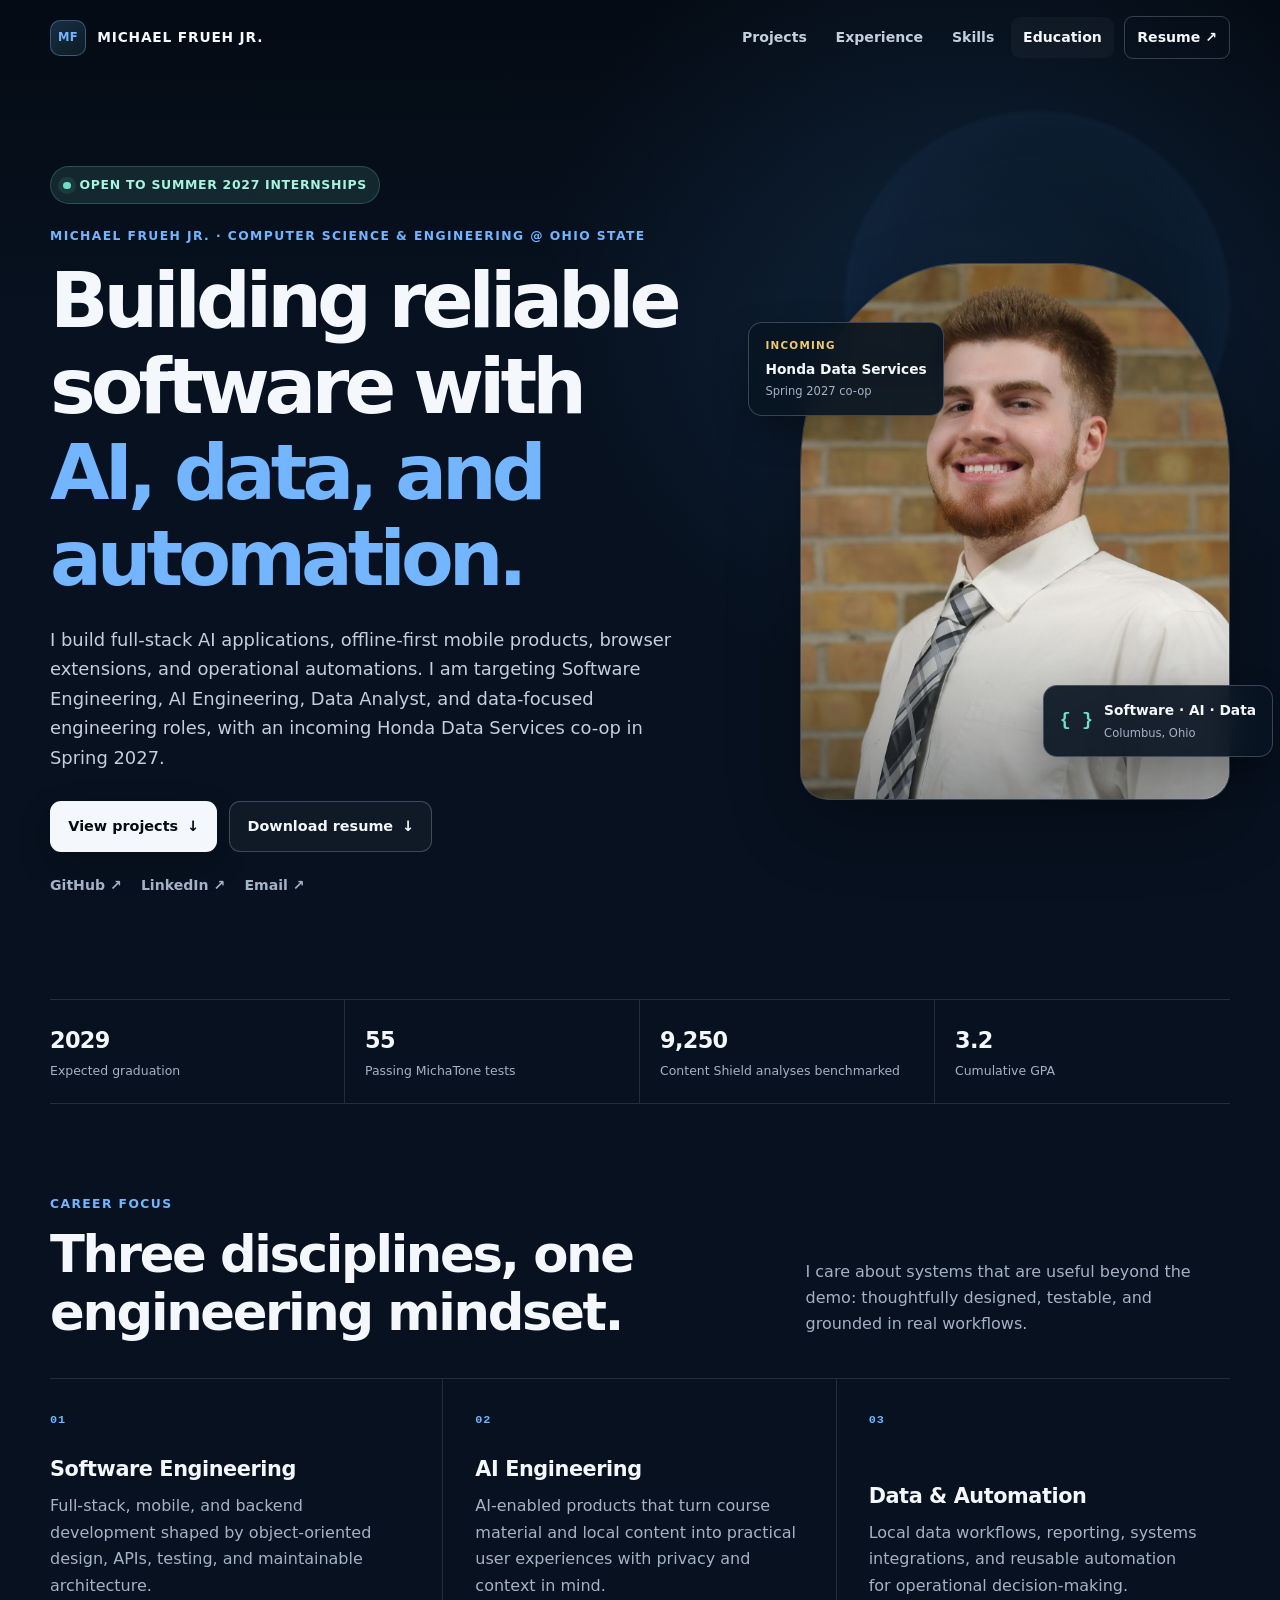
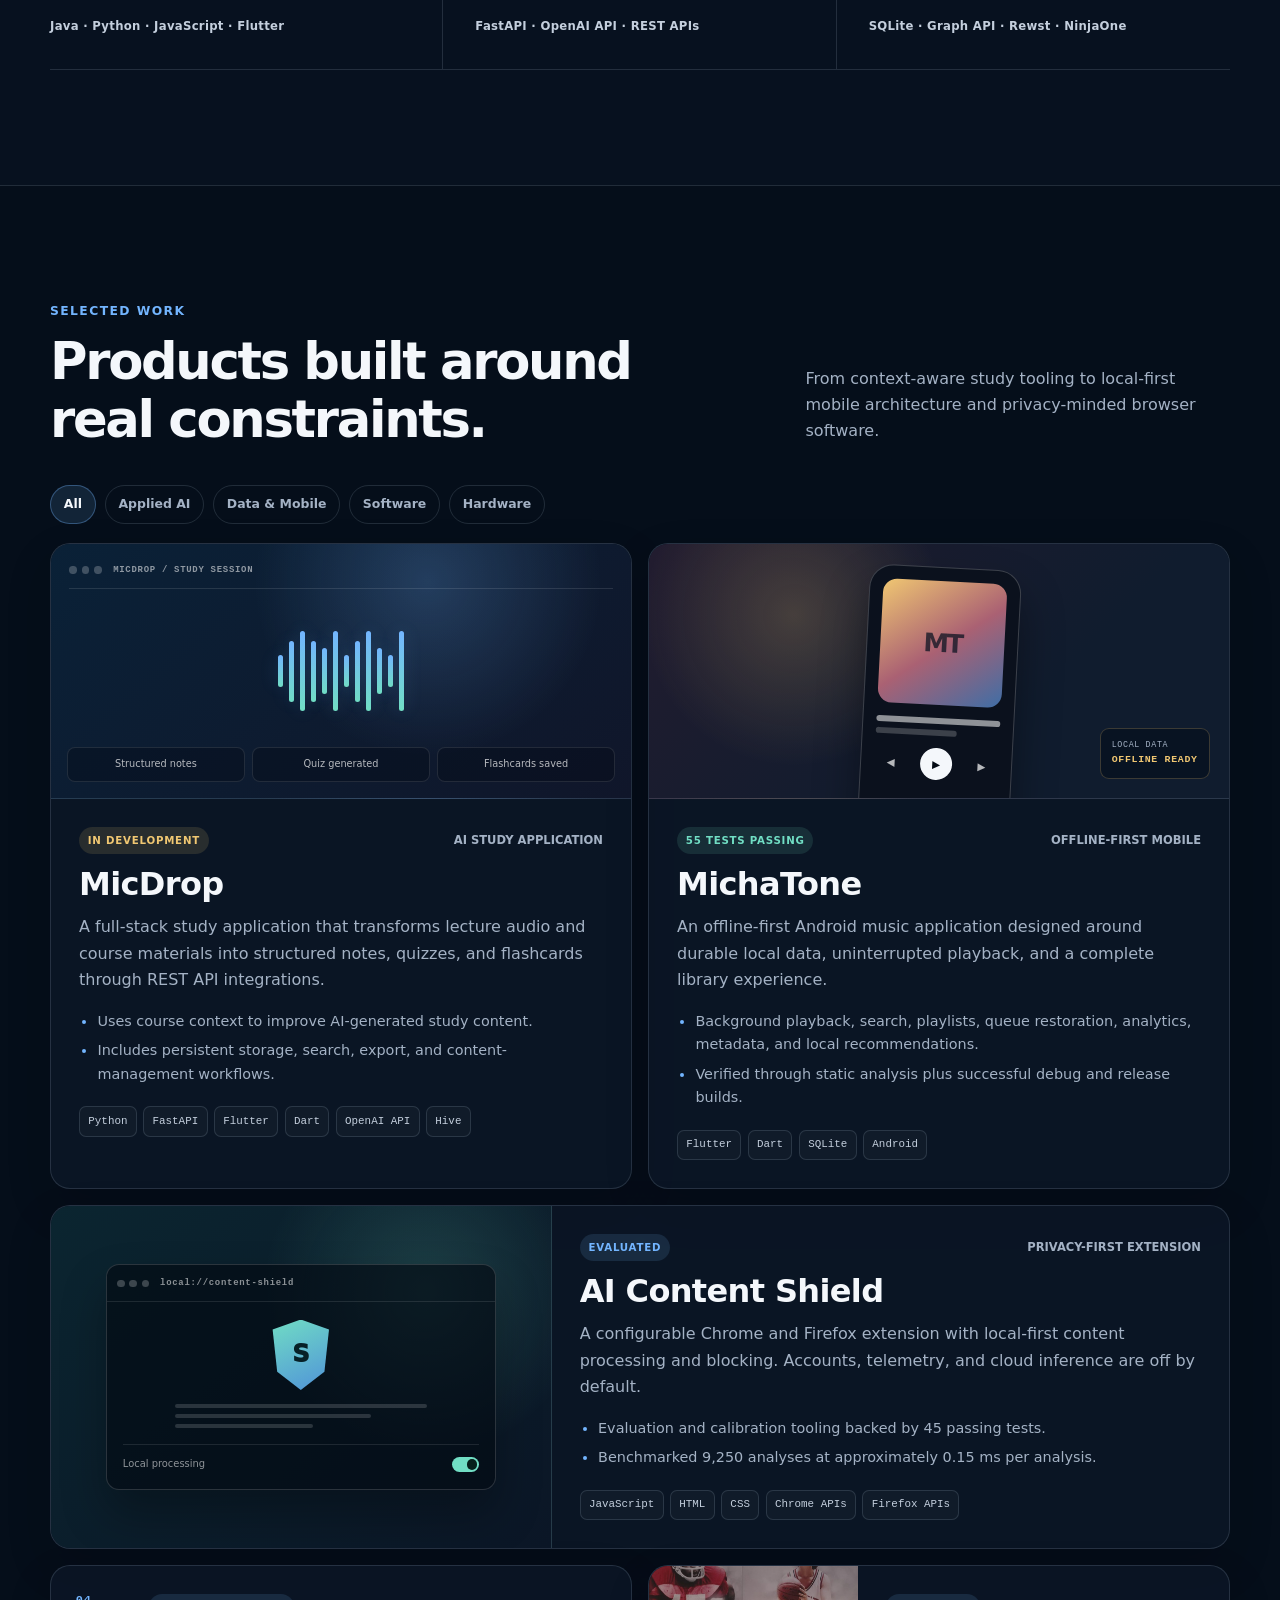
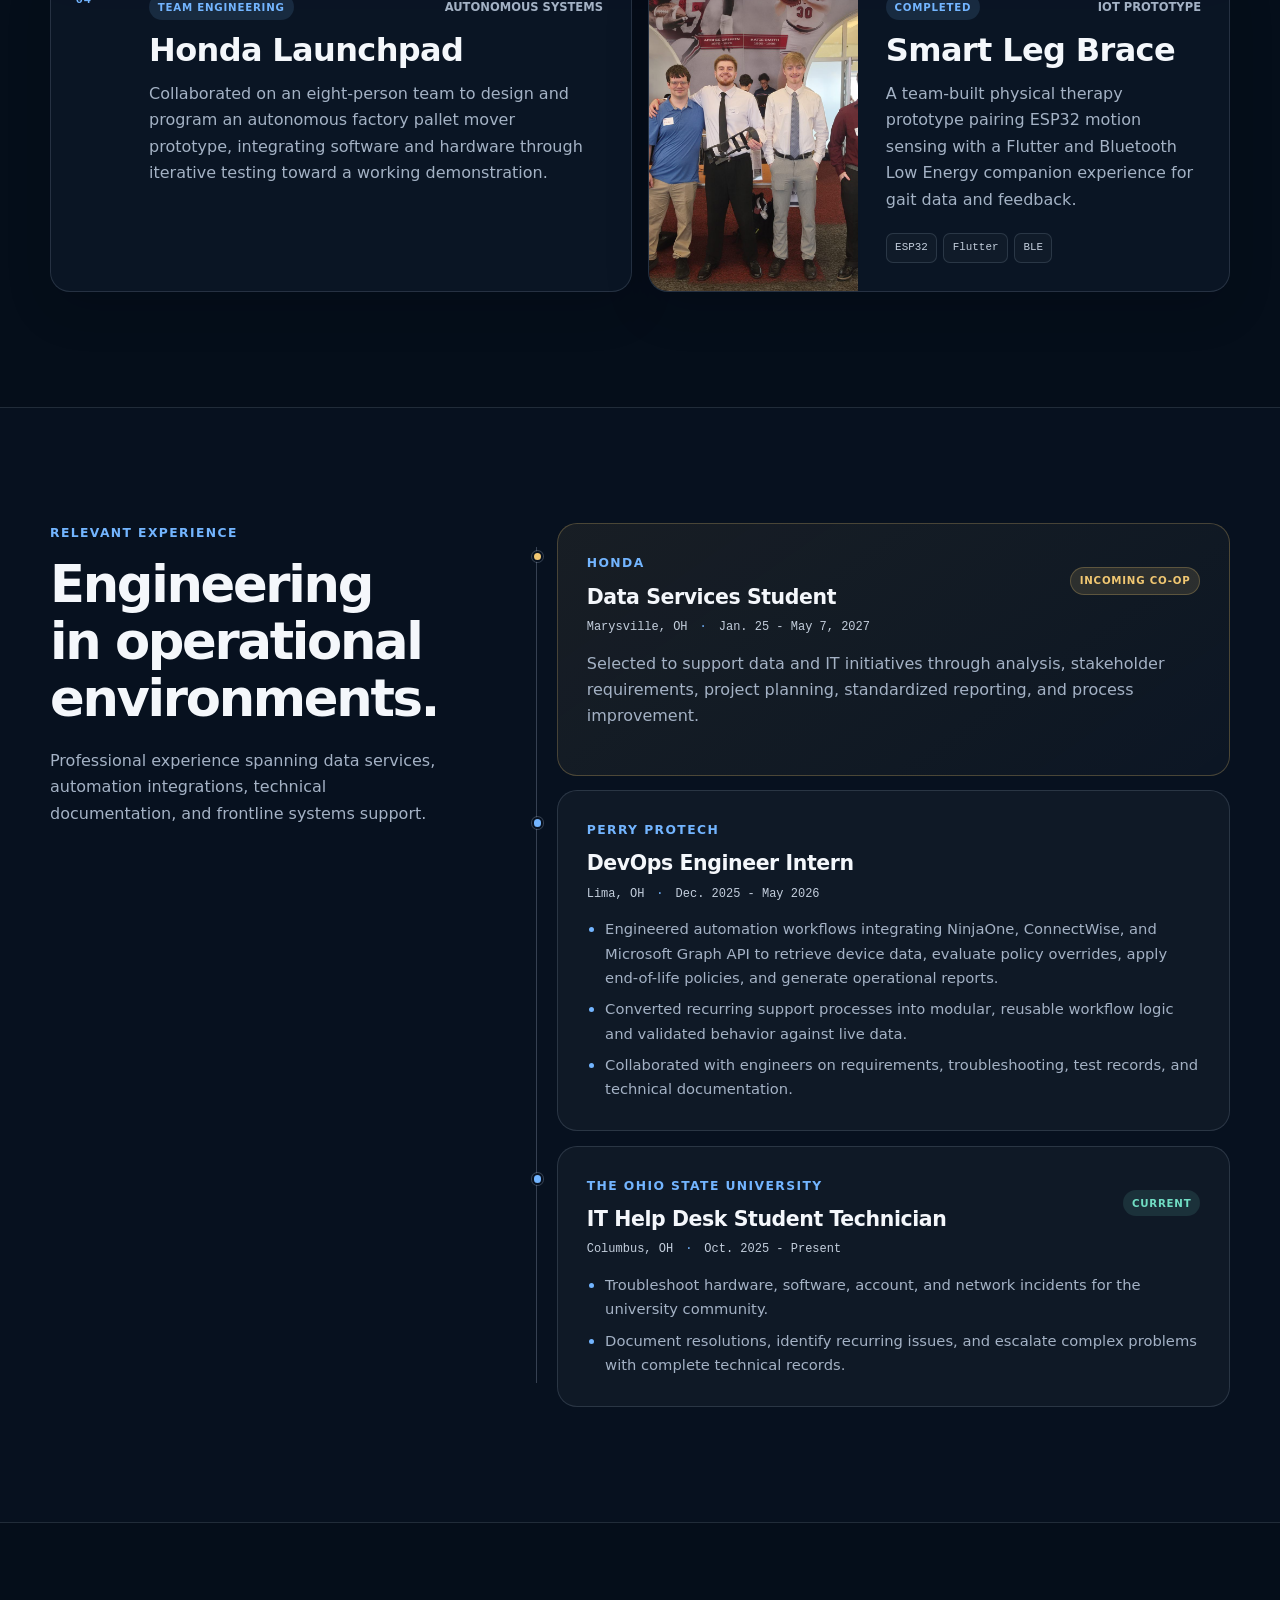
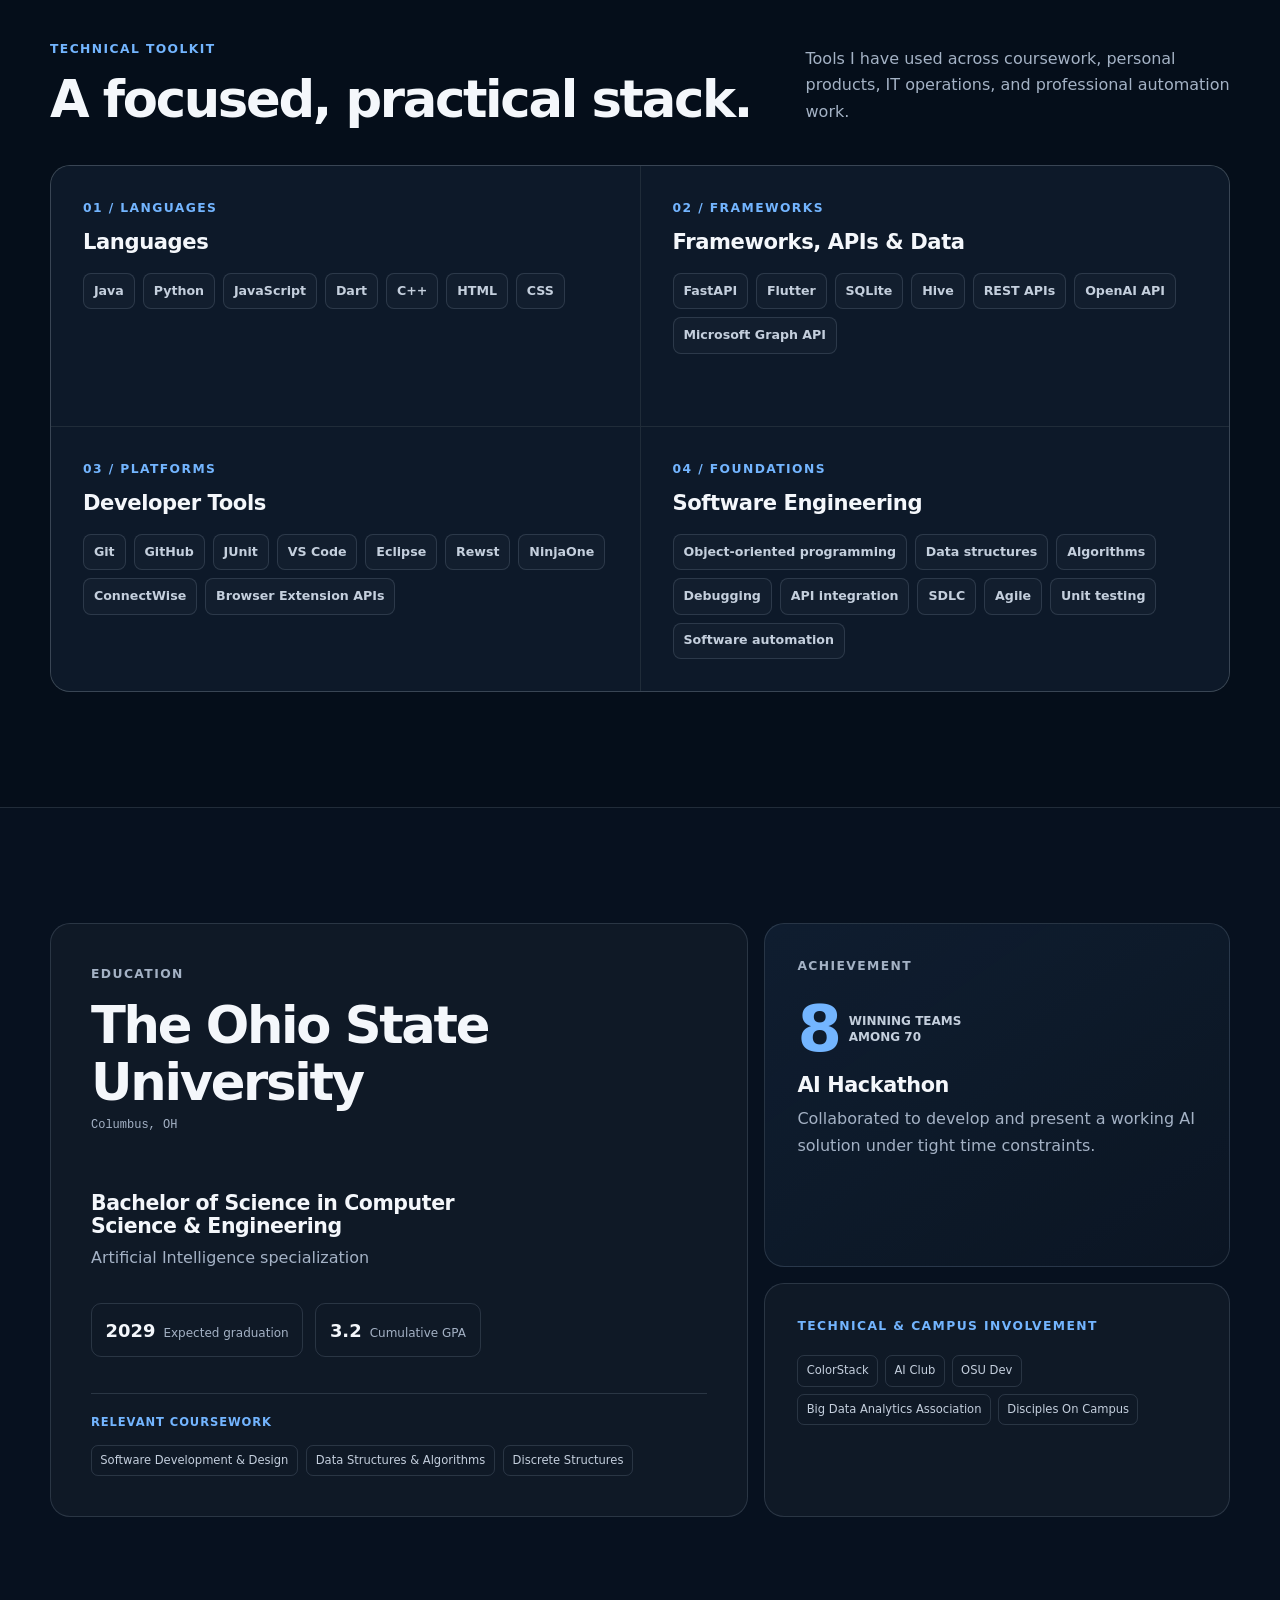
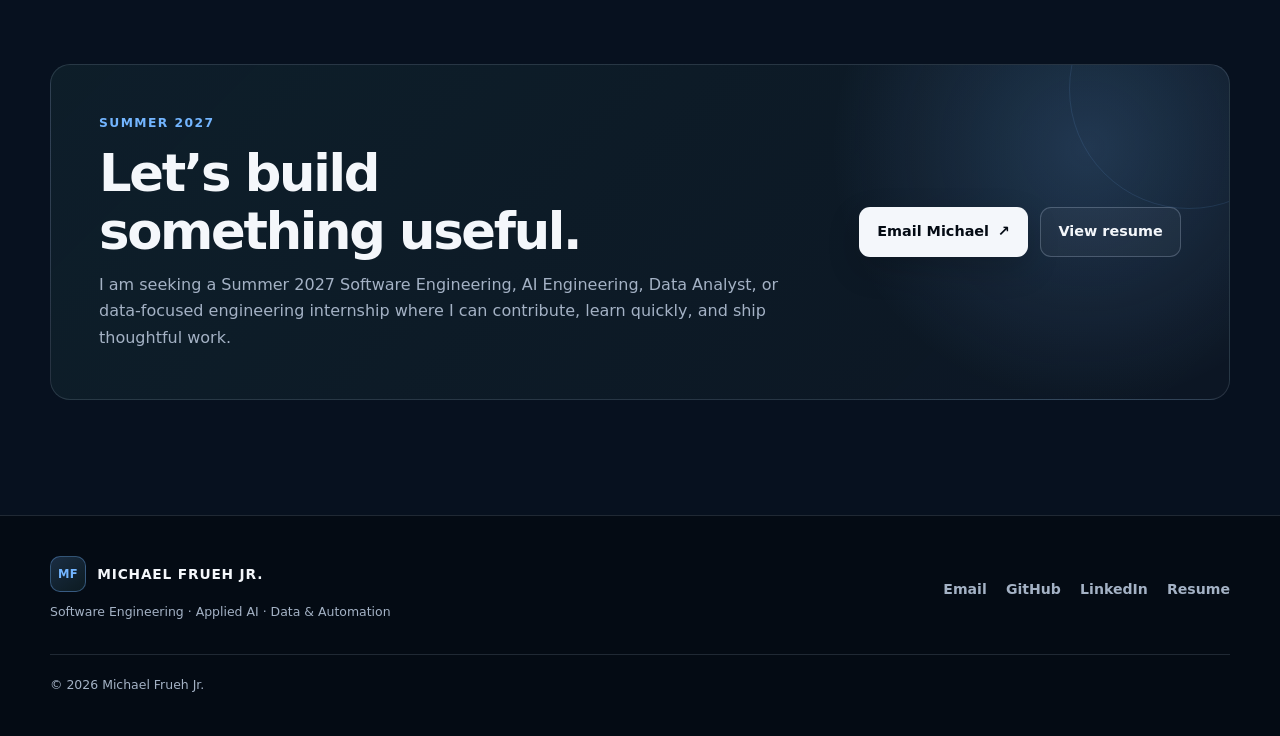
==== commit e1bda5a2: "Deploy final redesigned portfolio site" ====
--- a/index.html
+++ b/index.html
@@ -1,40 +1,349 @@
-<!DOCTYPE html>
-<html lang='en'>
-<head>
-  <meta charset='UTF-8' />
-  <meta name='viewport' content='width=device-width, initial-scale=1.0' />
-  <meta name='description' content='Michael Frueh Jr. — Computer Science & Engineering student building AI, automation, and practical software products.' />
-  <title>Michael Frueh Jr. — Portfolio</title>
-  <link rel='icon' type='image/png' href='websiteicon.png' />
-  <link href='https://fonts.googleapis.com/css2?family=Inter:wght@400;500;600;700;800&family=IBM+Plex+Mono:wght@400;500&display=swap' rel='stylesheet' />
-  <style>
-    :root { --bg:#060816; --bg-soft:#0d1426; --surface:rgba(255,255,255,0.04); --surface-strong:rgba(255,255,255,0.08); --border:rgba(255,255,255,0.12); --text:#f5f7ff; --muted:#9aa6c7; --accent:#63f5c4; --accent-2:#77b7ff; --shadow:0 20px 60px rgba(0,0,0,0.28); --radius:22px; --radius-sm:14px; --transition:220ms ease; }
-    *{box-sizing:border-box;margin:0;padding:0} html{scroll-behavior:smooth} body{font-family:Inter,system-ui,-apple-system,BlinkMacSystemFont,'Segoe UI',sans-serif;background:radial-gradient(circle at top left, rgba(99,245,196,0.12), transparent 28%), linear-gradient(135deg, var(--bg) 0%, #081120 100%);color:var(--text);line-height:1.65;overflow-x:hidden} a{color:inherit} img{display:block;max-width:100%}
-    nav{position:sticky;top:0;z-index:30;display:flex;align-items:center;justify-content:space-between;padding:1rem 1.25rem;background:rgba(6,8,22,0.8);backdrop-filter:blur(16px);border-bottom:1px solid var(--border)}
-    .brand{font-weight:800;letter-spacing:0.08em;text-transform:uppercase;font-size:0.95rem;text-decoration:none}.brand span{color:var(--accent)}
-    .nav-links{display:flex;gap:0.45rem;flex-wrap:wrap}.nav-links a{text-decoration:none;color:var(--muted);padding:0.45rem 0.7rem;border-radius:999px;transition:var(--transition);font-size:0.9rem}.nav-links a:hover,.nav-links a.active{color:var(--text);background:var(--surface)}
-    .section{width:min(1120px, calc(100% - 2rem));margin:0 auto;padding:5rem 0}.hero{padding-top:3.5rem;padding-bottom:3.5rem}.hero-grid{display:grid;grid-template-columns:1.2fr 0.8fr;gap:2rem;align-items:center}
-    .eyebrow{display:inline-flex;align-items:center;gap:0.55rem;padding:0.45rem 0.8rem;border-radius:999px;background:rgba(99,245,196,0.1);border:1px solid rgba(99,245,196,0.22);color:var(--accent);font-size:0.8rem;font-weight:600;letter-spacing:0.08em;text-transform:uppercase;margin-bottom:1rem}.eyebrow::before{content:'';width:0.55rem;height:0.55rem;border-radius:50%;background:var(--accent);box-shadow:0 0 0 0.25rem rgba(99,245,196,0.18)}
-    h1{font-size:clamp(2.4rem, 5vw, 4.4rem);line-height:1.05;margin-bottom:1rem;letter-spacing:-0.03em}h1 .accent{color:var(--accent)}
-    .lead{font-size:1.04rem;color:var(--muted);max-width:640px;margin-bottom:1.5rem}.actions{display:flex;flex-wrap:wrap;gap:0.8rem;margin-bottom:1.5rem}
-    .btn{display:inline-flex;align-items:center;justify-content:center;gap:0.45rem;border-radius:999px;padding:0.8rem 1.1rem;text-decoration:none;font-weight:600;transition:var(--transition);border:1px solid transparent}.btn-primary{background:linear-gradient(135deg, var(--accent), #8cf4d4);color:#04120d}.btn-primary:hover{transform:translateY(-2px);box-shadow:0 12px 30px rgba(99,245,196,0.2)}.btn-ghost{background:rgba(255,255,255,0.03);border-color:var(--border);color:var(--text)}.btn-ghost:hover{background:var(--surface)}
-    .hero-card{position:relative;padding:1.2rem;border:1px solid var(--border);border-radius:var(--radius);background:linear-gradient(180deg, rgba(255,255,255,0.05), rgba(255,255,255,0.03));box-shadow:var(--shadow)}.hero-card img{border-radius:1rem;height:340px;object-fit:cover;object-position:center top}.hero-card .caption{margin-top:0.9rem;color:var(--muted);font-size:0.92rem}
-    .stats{display:grid;grid-template-columns:repeat(4, minmax(0, 1fr));gap:0.8rem;margin-top:1.4rem}.stat{padding:0.9rem 0.9rem 0.8rem;border:1px solid var(--border);border-radius:var(--radius-sm);background:rgba(255,255,255,0.03)}.stat strong{display:block;font-size:1.15rem;margin-bottom:0.2rem}.stat span{color:var(--muted);font-size:0.8rem}
-    .section-title{font-size:clamp(1.55rem,3vw,2.15rem);margin-bottom:0.7rem;letter-spacing:-0.02em}.section-copy{color:var(--muted);max-width:680px;margin-bottom:1.5rem}.cards{display:grid;grid-template-columns:repeat(3, minmax(0, 1fr));gap:1rem}.panel{padding:1.2rem;border-radius:var(--radius-sm);border:1px solid var(--border);background:rgba(255,255,255,0.03);box-shadow:inset 0 1px 0 rgba(255,255,255,0.03)}.panel .icon{font-size:1.15rem;margin-bottom:0.7rem}.panel h3{font-size:1rem;margin-bottom:0.35rem}.panel p{color:var(--muted);font-size:0.92rem}
-    .highlight{display:grid;grid-template-columns:1.1fr 0.9fr;gap:1.2rem;margin-top:1.2rem;align-items:stretch}.feature-card{border-radius:var(--radius);border:1px solid var(--border);background:linear-gradient(145deg, rgba(255,255,255,0.055), rgba(255,255,255,0.025));padding:1.35rem;box-shadow:var(--shadow)}.feature-card h3{font-size:1.25rem;margin-bottom:0.45rem}.feature-card p{color:var(--muted);margin-bottom:0.9rem}.feature-list{display:flex;flex-wrap:wrap;gap:0.5rem;margin-top:0.8rem}.pill{display:inline-flex;align-items:center;gap:0.35rem;padding:0.4rem 0.7rem;border-radius:999px;background:rgba(119,183,255,0.12);color:#cfe7ff;border:1px solid rgba(119,183,255,0.2);font-size:0.8rem}
-    .filters{display:flex;flex-wrap:wrap;gap:0.6rem;margin-bottom:1rem}.filter-btn{border:1px solid var(--border);border-radius:999px;background:rgba(255,255,255,0.03);color:var(--muted);padding:0.45rem 0.8rem;cursor:pointer;font-size:0.84rem;transition:var(--transition)}.filter-btn.active,.filter-btn:hover{color:var(--text);background:rgba(99,245,196,0.12);border-color:rgba(99,245,196,0.24)}.project-grid{display:grid;grid-template-columns:repeat(2, minmax(0, 1fr));gap:1rem}.project-card{border:1px solid var(--border);border-radius:var(--radius-sm);padding:1.15rem;background:rgba(255,255,255,0.03);transition:transform var(--transition), border-color var(--transition), background var(--transition)}.project-card:hover{transform:translateY(-4px);border-color:rgba(99,245,196,0.4);background:rgba(255,255,255,0.05)}.project-card.is-hidden{display:none}.project-card .topline{display:flex;justify-content:space-between;align-items:center;margin-bottom:0.6rem;gap:0.8rem}.status{font-size:0.72rem;font-weight:700;letter-spacing:0.08em;text-transform:uppercase;padding:0.35rem 0.55rem;border-radius:999px}.status.live{background:rgba(99,245,196,0.12);color:var(--accent)}.status.wip{background:rgba(255,215,74,0.14);color:#f9d56e}.status.done{background:rgba(119,183,255,0.16);color:#cfe7ff}.project-card h3{margin-bottom:0.35rem;font-size:1.08rem}.project-card p{color:var(--muted);font-size:0.92rem;margin-bottom:0.8rem}.project-card img{border-radius:0.9rem;margin:0.5rem 0 0.8rem;height:180px;width:100%;object-fit:cover}.project-card ul{list-style:none;display:grid;gap:0.35rem;color:var(--muted);font-size:0.9rem}.project-card ul li::before{content:'•';color:var(--accent);margin-right:0.45rem}.tag-row{display:flex;flex-wrap:wrap;gap:0.45rem;margin-top:0.8rem}
-    .timeline{display:grid;gap:0.8rem;margin-top:1rem}.timeline-item{border:1px solid var(--border);border-radius:var(--radius-sm);padding:1rem 1.05rem;background:rgba(255,255,255,0.03)}.timeline-item strong{display:block;font-size:1rem;margin-bottom:0.2rem}.timeline-item .meta{color:var(--accent);font-size:0.82rem;margin-bottom:0.3rem}.timeline-item .date{color:var(--muted);font-size:0.82rem}.timeline-item ul{margin-top:0.45rem;padding-left:1rem;color:var(--muted)}
-    .contact-card{border:1px solid var(--border);border-radius:var(--radius);padding:1.4rem;background:linear-gradient(135deg, rgba(99,245,196,0.12), rgba(119,183,255,0.08));box-shadow:var(--shadow);display:flex;justify-content:space-between;align-items:center;gap:1rem;flex-wrap:wrap}.contact-card p{color:var(--muted);margin-top:0.35rem}
-    footer{padding:1.6rem 1.25rem 2.2rem;color:var(--muted);font-size:0.9rem;border-top:1px solid var(--border);margin-top:2rem}.footer-inner{width:min(1120px, calc(100% - 2rem));margin:0 auto;display:flex;justify-content:space-between;gap:0.8rem;flex-wrap:wrap}
-    .reveal{opacity:0;transform:translateY(16px);transition:600ms ease}.reveal.is-visible{opacity:1;transform:translateY(0)}
-    @media (max-width:900px){.hero-grid,.highlight,.cards,.project-grid{grid-template-columns:1fr}.stats{grid-template-columns:repeat(2, minmax(0, 1fr))}}
-    @media (max-width:640px){nav{padding:0.95rem 0.9rem}.section{width:min(100% - 1.1rem, 1120px);padding:4rem 0}.stats{grid-template-columns:1fr}.hero-card img{height:250px}.contact-card{align-items:flex-start}}
-  </style>
-</head>
-<body>
-  <div class='site-shell'>
-    <nav><a href='#top' class='brand'>Michael <span>Frueh Jr.</span></a><div class='nav-links'><a href='#about'>About</a><a href='#projects'>Projects</a><a href='#experience'>Experience</a><a href='resume.html'>Resume</a></div></nav>
-    <main id='top'>
-      <section class='section hero'><div class='hero-grid'><div><div class='eyebrow'>Building practical AI and software products</div><h1>Hi, I’m <span class='accent'>Michael Frueh Jr.</span> — a student engineer creating AI tools, automation, and thoughtful software.</h1><p class='lead'>I’m a Computer Science & Engineering student at The Ohio State University focused on real-world impact: turning messy workflows into efficient systems, building AI experiences that help people learn, and shipping projects that solve problems rather than just look impressive.</p><div class='actions'><a class='btn btn-primary' href='#projects'>See my work</a><a class='btn btn-ghost' href='resume.html'>View resume</a><a class='btn btn-ghost' href='https://github.com/michael0135' target='_blank' rel='noopener'>GitHub</a></div><div class='stats'><div class='stat'><strong>4+</strong><span>Projects shipped or launched</span></div><div class='stat'><strong>2+</strong><span>Years building technical solutions</span></div><div class='stat'><strong>AI</strong><span>Prompting, automation, and app development</span></div><div class='stat'><strong>OSU</strong><span>CS&E student, class of 2028</span></div></div></div><div class='hero-card reveal'><img src='IMG_7908.jpg' alt='Michael Frueh Jr.' /><div class='caption'>I enjoy building products that are useful, polished, and easy for people to trust.</div></div></div></section>
-      <section class='section reveal' id='about'><h2 class='section-title'>What employers can count on from me</h2><p class='section-copy'>I combine technical curiosity with a practical mindset. I like projects that improve everyday work, help people learn, and make complex systems feel simple.</p><div class='cards'><div class='panel'><div class='icon'>🧠</div><h3>AI product thinking</h3><p>I’ve explored generative AI, prompt design, and real product workflows that turn model output into something useful.</p></div><div class='panel'><div class='icon'>⚙️</div><h3>Workflow automation</h3><p>I’ve built and improved automation processes in IT and operations settings, focusing on reliability and reduction of repetitive work.</p></div><div class='panel'><div class='icon'>🤝</div><h3>Cross-functional communication</h3><p>My experience spans support, customer interaction, and engineering work, which makes me comfortable working with both technical and non-technical teams.</p></div></div></section>
-      <section class='section reveal' id='projects'><h2 class='section-title'>Selected projects</h2><p class='section-copy'>My recent work is centered around AI, automation, embedded systems, and polished user experiences.</p><div class='filters' role='toolbar' aria-label='Project filters'><button class='filter-btn active' data-filter='all'>All</button><button class='filter-btn' data-filter='ai'>AI</button><button class='filter-btn' data-filter='automation'>Automation</button><button class='filter-btn' data-filter='hardware'>Hardware</button><button class='filter-btn' data-filter='web'>Web</button></div><div class='highlight'><div class='feature-card'><div class='topline'><span class='status wip'>In progress</span><span class='pill'>AI • Education • Productivity</span></div><h3>LectureNote App</h3><p>An AI-powered app that listens to lectures, summarizes the most important ideas, and generates practice quizzes to help students study smarter.</p><p>This is a strong example of the kind of product I want to build: useful, intuitive, and rooted in a real learning problem.</p><div class='feature-list'><span class='pill'>Speech capture</span><span class='pill'>Summarization</span><span class='pill'>Quiz generation</span><span class='pill'>Student learning</span></div></div><div class='feature-card'><h3>Featured build: Smart Leg Brace</h3><p>This project was completed successfully and gave me a strong foundation in embedded systems, motion sensing, and teammate collaboration.</p><img src='legbraceteam.jpg' alt='Smart leg brace team' /><div class='feature-list'><span class='pill'>ESP32</span><span class='pill'>Flutter</span><span class='pill'>BLE</span><span class='pill'>Gait tracking</span></div></div></div><div class='project-grid' style='margin-top:1rem;'><article class='project-card' data-category='ai'><div class='topline'><span class='status wip'>In progress</span><span class='pill'>AI</span></div><h3>LectureNote App</h3><p>Listening to lecture audio, extracting high-value concepts, and turning them into concise summaries plus practice quizzes.</p><ul><li>Focused on study support and retention.</li><li>Built with an eye toward practical AI UX.</li><li>Designed to save time for students during review.</li></ul><div class='tag-row'><span class='pill'>AI</span><span class='pill'>Python</span><span class='pill'>Product design</span></div></article><article class='project-card' data-category='hardware'><div class='topline'><span class='status done'>Completed</span><span class='pill'>Hardware</span></div><h3>Smart Leg Brace</h3><p>IoT-based brace for physical therapy support, combining motion sensing, data collection, and a companion app experience.</p><img src='legbraceteam.jpg' alt='Smart leg brace project team' /><ul><li>Integrated motion tracking and real-time feedback.</li><li>Helped validate the concept through a successful build.</li><li>Strengthened my embedded systems and teamwork skills.</li></ul><div class='tag-row'><span class='pill'>ESP32</span><span class='pill'>Flutter</span><span class='pill'>BLE</span></div></article><article class='project-card' data-category='automation'><div class='topline'><span class='status live'>Deployed</span><span class='pill'>Automation</span></div><h3>Ticketing Workflow Automation</h3><p>Built automated workflows to reduce repetitive operational steps in a professional IT environment.</p><ul><li>Used Rewst and Microsoft Graph integrations.</li><li>Improved workflow consistency and speed.</li><li>Focused on solving real operational pain points.</li></ul><div class='tag-row'><span class='pill'>Rewst</span><span class='pill'>RPA</span><span class='pill'>Microsoft Graph</span></div></article><article class='project-card' data-category='web'><div class='topline'><span class='status live'>Live</span><span class='pill'>Web</span></div><h3>Portfolio Site</h3><p>A polished, recruiter-focused portfolio designed to present my work clearly and professionally.</p><ul><li>Built with semantic HTML, custom CSS, and modest motion.</li><li>Designed for clarity and quick scanning by employers.</li><li>Deployed and easy to share.</li></ul><div class='tag-row'><span class='pill'>HTML</span><span class='pill'>CSS</span><span class='pill'>JavaScript</span></div></article></div></section><section class='section reveal' id='experience'><h2 class='section-title'>Experience snapshot</h2><p class='section-copy'>My background blends technical troubleshooting, automation, and customer-facing work — all while building toward a career in software and AI.</p><div class='timeline'><div class='timeline-item'><strong>Support Engineer</strong><div class='meta'>Perry proTECH · Managed Service Provider</div><div class='date'>December 2025 – May 1, 2026</div><ul><li>Built workflow automations for repetitive technical operations.</li><li>Worked with Microsoft Graph, RMM, and PSA systems.</li><li>Focused on process efficiency and reliability.</li></ul></div><div class='timeline-item'><strong>Student IT Analyst</strong><div class='meta'>The Buckeye Bar · The Ohio State University</div><div class='date'>October 2024 – May 1, 2026</div><ul><li>Provided frontline IT support for students and faculty.</li><li>Handled troubleshooting across devices, accounts, and software issues.</li><li>Supported a campus technology environment with professionalism and calm problem-solving.</li></ul></div><div class='timeline-item'><strong>Brand Ambassador</strong><div class='meta'>American Eagle Outfitters</div><div class='date'>2023 – Present</div><ul><li>Maintains strong customer engagement and visual standards.</li><li>Brings a consistent, people-focused work ethic to every team environment.</li></ul></div></div></section><section class='section reveal'><div class='contact-card'><div><h2 class='section-title' style='margin-bottom:0.3rem;'>Interested in working together?</h2><p>I’m looking for opportunities where I can contribute to thoughtful software, AI products, automation, and technical problem-solving.</p></div><a class='btn btn-primary' href='mailto:michaelfrueh5589@gmail.com'>Email me</a></div></section></main><footer><div class='footer-inner'><span>© 2026 Michael Frueh Jr.</span><span>michaelfrueh5589@gmail.com · LinkedIn · GitHub</span></div></footer></div><script>const revealItems=document.querySelectorAll('.reveal');const observer=new IntersectionObserver((entries)=>{entries.forEach((entry)=>{if(entry.isIntersecting)entry.target.classList.add('is-visible');});},{threshold:0.15});revealItems.forEach((item)=>observer.observe(item));const filterButtons=document.querySelectorAll('.filter-btn');const cards=document.querySelectorAll('.project-card');filterButtons.forEach((button)=>{button.addEventListener('click',()=>{filterButtons.forEach((btn)=>btn.classList.remove('active'));button.classList.add('active');const filter=button.dataset.filter;cards.forEach((card)=>{const category=card.dataset.category;const show=filter==='all'||category===filter;card.classList.toggle('is-hidden',!show);});});});</script></body></html>+<!doctype html>
+<html lang="en">
+  <head>
+    <meta charset="utf-8">
+    <meta name="viewport" content="width=device-width, initial-scale=1">
+    <meta name="description" content="Portfolio of Michael Frueh Jr., an Ohio State Computer Science & Engineering student building software, applied AI, and data-driven automation. Seeking a Summer 2027 internship.">
+    <meta name="theme-color" content="#07111f">
+    <meta property="og:title" content="Michael Frueh Jr. | Software, AI & Data Engineering">
+    <meta property="og:description" content="Software engineering, applied AI, mobile, and data automation projects from an Ohio State CSE student and incoming Honda Data Services co-op.">
+    <meta property="og:type" content="website">
+    <title>Michael Frueh Jr. | Software, AI & Data Engineering</title>
+    <link rel="icon" type="image/png" href="websiteicon.png">
+    <link rel="stylesheet" href="styles.css">
+    <script src="script.js" defer></script>
+  </head>
+  <body>
+    <a class="skip-link" href="#main-content">Skip to content</a>
+    <div class="page-noise" aria-hidden="true"></div>
+
+    <header class="site-header" data-header>
+      <nav class="nav container" aria-label="Primary navigation">
+        <a class="brand" href="#top" aria-label="Michael Frueh Jr. - home">
+          <span class="brand-mark" aria-hidden="true">MF</span>
+          <span class="brand-name">Michael Frueh Jr.</span>
+        </a>
+        <button class="nav-toggle" type="button" aria-expanded="false" aria-controls="nav-menu">
+          <span class="sr-only">Open navigation</span>
+          <span></span><span></span><span></span>
+        </button>
+        <div class="nav-menu" id="nav-menu">
+          <a href="#projects">Projects</a>
+          <a href="#experience">Experience</a>
+          <a href="#skills">Skills</a>
+          <a href="#education">Education</a>
+          <a class="nav-resume" href="resume.html">Resume <span aria-hidden="true">&nearr;</span></a>
+        </div>
+      </nav>
+    </header>
+
+    <main id="main-content">
+      <section class="hero section" id="top">
+        <div class="hero-glow hero-glow-one" aria-hidden="true"></div>
+        <div class="hero-glow hero-glow-two" aria-hidden="true"></div>
+        <div class="container hero-layout">
+          <div class="hero-copy">
+            <p class="availability"><span aria-hidden="true"></span> Open to Summer 2027 internships</p>
+            <p class="hero-intro">Michael Frueh Jr. &middot; Computer Science &amp; Engineering @ Ohio State</p>
+            <h1>Building reliable software with <em>AI, data, and automation.</em></h1>
+            <p class="hero-summary">I build full-stack AI applications, offline-first mobile products, browser extensions, and operational automations. I am targeting Software Engineering, AI Engineering, Data Analyst, and data-focused engineering roles, with an incoming Honda Data Services co-op in Spring 2027.</p>
+            <div class="hero-actions">
+              <a class="button button-primary" href="#projects">View projects <span aria-hidden="true">&darr;</span></a>
+              <a class="button button-secondary" href="Michael_Frueh_Jr_ResumeG.pdf" download>Download resume <span aria-hidden="true">&darr;</span></a>
+            </div>
+            <div class="hero-links" aria-label="Professional links">
+              <a href="https://github.com/michael0135" target="_blank" rel="noopener noreferrer">GitHub <span aria-hidden="true">&nearr;</span></a>
+              <a href="https://www.linkedin.com/in/michael-frueh-jr-342995335" target="_blank" rel="noopener noreferrer">LinkedIn <span aria-hidden="true">&nearr;</span></a>
+              <a href="mailto:michaelfrueh5589@gmail.com">Email <span aria-hidden="true">&nearr;</span></a>
+            </div>
+          </div>
+
+          <aside class="hero-portrait" aria-label="Profile summary">
+            <div class="portrait-frame">
+              <img src="michael-frueh-headshot.jpg" width="1200" height="1800" alt="Professional portrait of Michael Frueh Jr.">
+            </div>
+            <div class="portrait-card portrait-card-top">
+              <span class="portrait-label">Incoming</span>
+              <strong>Honda Data Services</strong>
+              <small>Spring 2027 co-op</small>
+            </div>
+            <div class="portrait-card portrait-card-bottom">
+              <span class="portrait-code" aria-hidden="true">{ }</span>
+              <div><strong>Software &middot; AI &middot; Data</strong><small>Columbus, Ohio</small></div>
+            </div>
+          </aside>
+        </div>
+
+        <div class="container proof-strip" aria-label="Key qualifications">
+          <div><strong>2029</strong><span>Expected graduation</span></div>
+          <div><strong>55</strong><span>Passing MichaTone tests</span></div>
+          <div><strong>9,250</strong><span>Content Shield analyses benchmarked</span></div>
+          <div><strong>3.2</strong><span>Cumulative GPA</span></div>
+        </div>
+      </section>
+
+      <section class="section section-compact" id="focus" aria-labelledby="focus-title">
+        <div class="container">
+          <div class="section-heading">
+            <div>
+              <p class="section-kicker">Career focus</p>
+              <h2 id="focus-title">Three disciplines, one engineering mindset.</h2>
+            </div>
+            <p>I care about systems that are useful beyond the demo: thoughtfully designed, testable, and grounded in real workflows.</p>
+          </div>
+          <div class="focus-grid">
+            <article class="focus-card reveal">
+              <span class="focus-number">01</span>
+              <h3>Software Engineering</h3>
+              <p>Full-stack, mobile, and backend development shaped by object-oriented design, APIs, testing, and maintainable architecture.</p>
+              <span class="focus-tech">Java &middot; Python &middot; JavaScript &middot; Flutter</span>
+            </article>
+            <article class="focus-card reveal">
+              <span class="focus-number">02</span>
+              <h3>AI Engineering</h3>
+              <p>AI-enabled products that turn course material and local content into practical user experiences with privacy and context in mind.</p>
+              <span class="focus-tech">FastAPI &middot; OpenAI API &middot; REST APIs</span>
+            </article>
+            <article class="focus-card reveal">
+              <span class="focus-number">03</span>
+              <h3>Data &amp; Automation</h3>
+              <p>Local data workflows, reporting, systems integrations, and reusable automation for operational decision-making.</p>
+              <span class="focus-tech">SQLite &middot; Graph API &middot; Rewst &middot; NinjaOne</span>
+            </article>
+          </div>
+        </div>
+      </section>
+
+      <section class="section projects-section" id="projects" aria-labelledby="projects-title">
+        <div class="container">
+          <div class="section-heading">
+            <div>
+              <p class="section-kicker">Selected work</p>
+              <h2 id="projects-title">Products built around real constraints.</h2>
+            </div>
+            <p>From context-aware study tooling to local-first mobile architecture and privacy-minded browser software.</p>
+          </div>
+
+          <div class="project-filters" role="toolbar" aria-label="Filter projects">
+            <button class="filter-button is-active" type="button" data-filter="all" aria-pressed="true">All</button>
+            <button class="filter-button" type="button" data-filter="ai" aria-pressed="false">Applied AI</button>
+            <button class="filter-button" type="button" data-filter="data" aria-pressed="false">Data &amp; Mobile</button>
+            <button class="filter-button" type="button" data-filter="software" aria-pressed="false">Software</button>
+            <button class="filter-button" type="button" data-filter="hardware" aria-pressed="false">Hardware</button>
+          </div>
+          <p class="sr-only" aria-live="polite" data-filter-status>Showing all 5 projects</p>
+
+          <div class="featured-projects">
+            <article class="project-card project-card-large reveal" data-category="ai software">
+              <div class="project-visual visual-micdrop" aria-hidden="true">
+                <div class="mock-window-bar"><span></span><span></span><span></span><b>MICDROP / STUDY SESSION</b></div>
+                <div class="waveform"><i></i><i></i><i></i><i></i><i></i><i></i><i></i><i></i><i></i><i></i><i></i><i></i></div>
+                <div class="study-output"><span>Structured notes</span><span>Quiz generated</span><span>Flashcards saved</span></div>
+              </div>
+              <div class="project-body">
+                <div class="project-meta"><span class="status status-building">In development</span><span>AI study application</span></div>
+                <h3>MicDrop</h3>
+                <p>A full-stack study application that transforms lecture audio and course materials into structured notes, quizzes, and flashcards through REST API integrations.</p>
+                <ul class="project-points">
+                  <li>Uses course context to improve AI-generated study content.</li>
+                  <li>Includes persistent storage, search, export, and content-management workflows.</li>
+                </ul>
+                <div class="tag-list" aria-label="MicDrop technologies"><span>Python</span><span>FastAPI</span><span>Flutter</span><span>Dart</span><span>OpenAI API</span><span>Hive</span></div>
+              </div>
+            </article>
+
+            <article class="project-card project-card-large reveal" data-category="data mobile">
+              <div class="project-visual visual-michatone" aria-hidden="true">
+                <div class="phone-shell">
+                  <div class="album-art"><span>MT</span></div>
+                  <div class="track-lines"><b></b><i></i></div>
+                  <div class="player-controls"><span>&#9664;</span><strong>&#9654;</strong><span>&#9654;</span></div>
+                </div>
+                <div class="local-badge">LOCAL DATA<br><strong>OFFLINE READY</strong></div>
+              </div>
+              <div class="project-body">
+                <div class="project-meta"><span class="status status-verified">55 tests passing</span><span>Offline-first mobile</span></div>
+                <h3>MichaTone</h3>
+                <p>An offline-first Android music application designed around durable local data, uninterrupted playback, and a complete library experience.</p>
+                <ul class="project-points">
+                  <li>Background playback, search, playlists, queue restoration, analytics, metadata, and local recommendations.</li>
+                  <li>Verified through static analysis plus successful debug and release builds.</li>
+                </ul>
+                <div class="tag-list" aria-label="MichaTone technologies"><span>Flutter</span><span>Dart</span><span>SQLite</span><span>Android</span></div>
+              </div>
+            </article>
+
+            <article class="project-card project-card-large reveal" data-category="ai software">
+              <div class="project-visual visual-shield" aria-hidden="true">
+                <div class="browser-shell">
+                  <div class="browser-top"><span></span><span></span><span></span><b>local://content-shield</b></div>
+                  <div class="shield-mark">S</div>
+                  <div class="shield-lines"><i></i><i></i><i></i></div>
+                  <div class="shield-toggle"><span>Local processing</span><b></b></div>
+                </div>
+              </div>
+              <div class="project-body">
+                <div class="project-meta"><span class="status status-complete">Evaluated</span><span>Privacy-first extension</span></div>
+                <h3>AI Content Shield</h3>
+                <p>A configurable Chrome and Firefox extension with local-first content processing and blocking. Accounts, telemetry, and cloud inference are off by default.</p>
+                <ul class="project-points">
+                  <li>Evaluation and calibration tooling backed by 45 passing tests.</li>
+                  <li>Benchmarked 9,250 analyses at approximately 0.15 ms per analysis.</li>
+                </ul>
+                <div class="tag-list" aria-label="AI Content Shield technologies"><span>JavaScript</span><span>HTML</span><span>CSS</span><span>Chrome APIs</span><span>Firefox APIs</span></div>
+              </div>
+            </article>
+          </div>
+
+          <div class="additional-projects">
+            <article class="project-card project-card-small reveal" data-category="hardware software">
+              <div class="project-index" aria-hidden="true">04</div>
+              <div class="project-body">
+                <div class="project-meta"><span class="status status-complete">Team engineering</span><span>Autonomous systems</span></div>
+                <h3>Honda Launchpad</h3>
+                <p>Collaborated on an eight-person team to design and program an autonomous factory pallet mover prototype, integrating software and hardware through iterative testing toward a working demonstration.</p>
+              </div>
+            </article>
+            <article class="project-card project-card-small project-with-image reveal" data-category="hardware mobile data">
+              <img src="smart-leg-brace-team.jpg" width="1600" height="1200" loading="lazy" alt="Michael Frueh Jr. and teammates presenting the Smart Leg Brace project">
+              <div class="project-body">
+                <div class="project-meta"><span class="status status-complete">Completed</span><span>IoT prototype</span></div>
+                <h3>Smart Leg Brace</h3>
+                <p>A team-built physical therapy prototype pairing ESP32 motion sensing with a Flutter and Bluetooth Low Energy companion experience for gait data and feedback.</p>
+                <div class="tag-list" aria-label="Smart Leg Brace technologies"><span>ESP32</span><span>Flutter</span><span>BLE</span></div>
+              </div>
+            </article>
+          </div>
+        </div>
+      </section>
+
+      <section class="section" id="experience" aria-labelledby="experience-title">
+        <div class="container experience-layout">
+          <div class="section-heading experience-heading">
+            <div>
+              <p class="section-kicker">Relevant experience</p>
+              <h2 id="experience-title">Engineering in operational environments.</h2>
+            </div>
+            <p>Professional experience spanning data services, automation integrations, technical documentation, and frontline systems support.</p>
+          </div>
+
+          <div class="timeline">
+            <article class="experience-card experience-featured reveal">
+              <div class="timeline-marker" aria-hidden="true"></div>
+              <div class="experience-topline">
+                <div><p class="company">Honda</p><h3>Data Services Student</h3></div>
+                <span class="status status-incoming">Incoming co-op</span>
+              </div>
+              <p class="experience-meta">Marysville, OH <span>&middot;</span> Jan. 25 - May 7, 2027</p>
+              <p>Selected to support data and IT initiatives through analysis, stakeholder requirements, project planning, standardized reporting, and process improvement.</p>
+            </article>
+
+            <article class="experience-card reveal">
+              <div class="timeline-marker" aria-hidden="true"></div>
+              <div class="experience-topline"><div><p class="company">Perry proTECH</p><h3>DevOps Engineer Intern</h3></div></div>
+              <p class="experience-meta">Lima, OH <span>&middot;</span> Dec. 2025 - May 2026</p>
+              <ul>
+                <li>Engineered automation workflows integrating NinjaOne, ConnectWise, and Microsoft Graph API to retrieve device data, evaluate policy overrides, apply end-of-life policies, and generate operational reports.</li>
+                <li>Converted recurring support processes into modular, reusable workflow logic and validated behavior against live data.</li>
+                <li>Collaborated with engineers on requirements, troubleshooting, test records, and technical documentation.</li>
+              </ul>
+            </article>
+
+            <article class="experience-card reveal">
+              <div class="timeline-marker" aria-hidden="true"></div>
+              <div class="experience-topline"><div><p class="company">The Ohio State University</p><h3>IT Help Desk Student Technician</h3></div><span class="status status-current">Current</span></div>
+              <p class="experience-meta">Columbus, OH <span>&middot;</span> Oct. 2025 - Present</p>
+              <ul>
+                <li>Troubleshoot hardware, software, account, and network incidents for the university community.</li>
+                <li>Document resolutions, identify recurring issues, and escalate complex problems with complete technical records.</li>
+              </ul>
+            </article>
+          </div>
+        </div>
+      </section>
+
+      <section class="section skills-section" id="skills" aria-labelledby="skills-title">
+        <div class="container">
+          <div class="section-heading">
+            <div>
+              <p class="section-kicker">Technical toolkit</p>
+              <h2 id="skills-title">A focused, practical stack.</h2>
+            </div>
+            <p>Tools I have used across coursework, personal products, IT operations, and professional automation work.</p>
+          </div>
+          <div class="skills-grid">
+            <article class="skill-group reveal">
+              <p class="skill-label">01 / Languages</p>
+              <h3>Languages</h3>
+              <div class="skill-items"><span>Java</span><span>Python</span><span>JavaScript</span><span>Dart</span><span>C++</span><span>HTML</span><span>CSS</span></div>
+            </article>
+            <article class="skill-group reveal">
+              <p class="skill-label">02 / Frameworks</p>
+              <h3>Frameworks, APIs &amp; Data</h3>
+              <div class="skill-items"><span>FastAPI</span><span>Flutter</span><span>SQLite</span><span>Hive</span><span>REST APIs</span><span>OpenAI API</span><span>Microsoft Graph API</span></div>
+            </article>
+            <article class="skill-group reveal">
+              <p class="skill-label">03 / Platforms</p>
+              <h3>Developer Tools</h3>
+              <div class="skill-items"><span>Git</span><span>GitHub</span><span>JUnit</span><span>VS Code</span><span>Eclipse</span><span>Rewst</span><span>NinjaOne</span><span>ConnectWise</span><span>Browser Extension APIs</span></div>
+            </article>
+            <article class="skill-group reveal">
+              <p class="skill-label">04 / Foundations</p>
+              <h3>Software Engineering</h3>
+              <div class="skill-items"><span>Object-oriented programming</span><span>Data structures</span><span>Algorithms</span><span>Debugging</span><span>API integration</span><span>SDLC</span><span>Agile</span><span>Unit testing</span><span>Software automation</span></div>
+            </article>
+          </div>
+        </div>
+      </section>
+
+      <section class="section" id="education" aria-labelledby="education-title">
+        <div class="container education-grid">
+          <article class="education-card reveal">
+            <p class="section-kicker">Education</p>
+            <h2 id="education-title">The Ohio State University</h2>
+            <p class="education-location">Columbus, OH</p>
+            <h3>Bachelor of Science in Computer Science &amp; Engineering</h3>
+            <p>Artificial Intelligence specialization</p>
+            <div class="education-facts"><span><strong>2029</strong> Expected graduation</span><span><strong>3.2</strong> Cumulative GPA</span></div>
+            <div class="coursework"><strong>Relevant coursework</strong><span>Software Development &amp; Design</span><span>Data Structures &amp; Algorithms</span><span>Discrete Structures</span></div>
+          </article>
+
+          <div class="achievement-column">
+            <article class="achievement-card reveal">
+              <p class="section-kicker">Achievement</p>
+              <div class="achievement-stat"><strong>8</strong><span>winning teams<br>among 70</span></div>
+              <h3>AI Hackathon</h3>
+              <p>Collaborated to develop and present a working AI solution under tight time constraints.</p>
+            </article>
+            <article class="involvement-card reveal">
+              <p class="section-kicker">Technical &amp; campus involvement</p>
+              <div class="involvement-list"><span>ColorStack</span><span>AI Club</span><span>OSU Dev</span><span>Big Data Analytics Association</span><span>Disciples On Campus</span></div>
+            </article>
+          </div>
+        </div>
+      </section>
+
+      <section class="section contact-section" id="contact" aria-labelledby="contact-title">
+        <div class="container contact-panel">
+          <div>
+            <p class="section-kicker">Summer 2027</p>
+            <h2 id="contact-title">Let&rsquo;s build something useful.</h2>
+            <p>I am seeking a Summer 2027 Software Engineering, AI Engineering, Data Analyst, or data-focused engineering internship where I can contribute, learn quickly, and ship thoughtful work.</p>
+          </div>
+          <div class="contact-actions">
+            <a class="button button-primary" href="mailto:michaelfrueh5589@gmail.com">Email Michael <span aria-hidden="true">&nearr;</span></a>
+            <a class="button button-secondary" href="resume.html">View resume</a>
+          </div>
+        </div>
+      </section>
+    </main>
+
+    <footer class="site-footer">
+      <div class="container footer-layout">
+        <div><a class="brand footer-brand" href="#top"><span class="brand-mark" aria-hidden="true">MF</span><span class="brand-name">Michael Frueh Jr.</span></a><p>Software Engineering &middot; Applied AI &middot; Data &amp; Automation</p></div>
+        <div class="footer-links"><a href="mailto:michaelfrueh5589@gmail.com">Email</a><a href="https://github.com/michael0135" target="_blank" rel="noopener noreferrer">GitHub</a><a href="https://www.linkedin.com/in/michael-frueh-jr-342995335" target="_blank" rel="noopener noreferrer">LinkedIn</a><a href="Michael_Frueh_Jr_ResumeG.pdf" download>Resume</a></div>
+        <p class="copyright">&copy; <span data-year>2026</span> Michael Frueh Jr.</p>
+      </div>
+    </footer>
+  </body>
+</html>
--- a/styles.css
+++ b/styles.css
@@ -0,0 +1,1919 @@
+:root {
+  --bg: #07111f;
+  --bg-deep: #040b14;
+  --surface: #0d1929;
+  --surface-soft: rgba(255, 255, 255, 0.035);
+  --surface-strong: #122238;
+  --line: rgba(203, 222, 245, 0.14);
+  --line-strong: rgba(203, 222, 245, 0.24);
+  --text: #f4f7fb;
+  --muted: #a4b2c5;
+  --muted-strong: #c4cfdd;
+  --blue: #73b5ff;
+  --blue-soft: rgba(115, 181, 255, 0.13);
+  --mint: #71dec4;
+  --mint-soft: rgba(113, 222, 196, 0.12);
+  --gold: #f0c772;
+  --gold-soft: rgba(240, 199, 114, 0.13);
+  --danger: #ff8a9b;
+  --shadow: 0 24px 70px rgba(0, 0, 0, 0.3);
+  --radius-lg: 28px;
+  --radius-md: 20px;
+  --radius-sm: 12px;
+  --max-width: 1180px;
+  --transition: 180ms ease;
+}
+
+*,
+*::before,
+*::after {
+  box-sizing: border-box;
+}
+
+html {
+  scroll-behavior: smooth;
+  scrollbar-color: var(--line-strong) var(--bg-deep);
+}
+
+body {
+  margin: 0;
+  min-width: 320px;
+  overflow-x: hidden;
+  background:
+    radial-gradient(circle at 75% 4%, rgba(63, 126, 190, 0.16), transparent 26rem),
+    linear-gradient(180deg, var(--bg-deep) 0, var(--bg) 20rem, var(--bg) 100%);
+  color: var(--text);
+  font-family: Inter, ui-sans-serif, system-ui, -apple-system, BlinkMacSystemFont, "Segoe UI", sans-serif;
+  font-size: 16px;
+  line-height: 1.65;
+  text-rendering: optimizeLegibility;
+}
+
+body.nav-open {
+  overflow: hidden;
+}
+
+button,
+a {
+  -webkit-tap-highlight-color: transparent;
+}
+
+button {
+  font: inherit;
+}
+
+a {
+  color: inherit;
+  text-decoration: none;
+}
+
+img {
+  display: block;
+  max-width: 100%;
+}
+
+h1,
+h2,
+h3,
+p {
+  margin-top: 0;
+}
+
+h1,
+h2,
+h3 {
+  line-height: 1.12;
+  text-wrap: balance;
+}
+
+h2 {
+  margin-bottom: 0;
+  font-size: clamp(2rem, 4vw, 3.35rem);
+  letter-spacing: -0.045em;
+}
+
+h3 {
+  margin-bottom: 0;
+  letter-spacing: -0.02em;
+}
+
+section[id] {
+  scroll-margin-top: 5.25rem;
+}
+
+::selection {
+  background: rgba(115, 181, 255, 0.32);
+  color: var(--text);
+}
+
+:focus-visible {
+  outline: 3px solid var(--gold);
+  outline-offset: 4px;
+  border-radius: 6px;
+}
+
+[hidden] {
+  display: none !important;
+}
+
+.sr-only {
+  position: absolute;
+  width: 1px;
+  height: 1px;
+  padding: 0;
+  margin: -1px;
+  overflow: hidden;
+  clip: rect(0, 0, 0, 0);
+  white-space: nowrap;
+  border: 0;
+}
+
+.skip-link {
+  position: fixed;
+  top: 0.8rem;
+  left: 0.8rem;
+  z-index: 100;
+  transform: translateY(-150%);
+  padding: 0.7rem 1rem;
+  border-radius: 8px;
+  background: var(--text);
+  color: var(--bg-deep);
+  font-weight: 800;
+  transition: transform var(--transition);
+}
+
+.skip-link:focus {
+  transform: translateY(0);
+}
+
+.page-noise {
+  position: fixed;
+  inset: 0;
+  z-index: -1;
+  pointer-events: none;
+  opacity: 0.23;
+  background-image:
+    linear-gradient(rgba(255, 255, 255, 0.02) 1px, transparent 1px),
+    linear-gradient(90deg, rgba(255, 255, 255, 0.02) 1px, transparent 1px);
+  background-size: 46px 46px;
+  mask-image: linear-gradient(to bottom, black, transparent 58%);
+}
+
+.container {
+  width: min(calc(100% - 3rem), var(--max-width));
+  margin-inline: auto;
+}
+
+.section {
+  position: relative;
+  padding-block: clamp(5rem, 9vw, 8rem);
+}
+
+.section-compact {
+  padding-top: clamp(3.5rem, 7vw, 6rem);
+}
+
+.site-header {
+  position: fixed;
+  inset: 0 0 auto;
+  z-index: 50;
+  border-bottom: 1px solid transparent;
+  transition: background var(--transition), border-color var(--transition), box-shadow var(--transition);
+}
+
+.site-header.is-scrolled,
+.resume-page .site-header {
+  border-color: var(--line);
+  background: rgba(4, 11, 20, 0.86);
+  box-shadow: 0 8px 30px rgba(0, 0, 0, 0.18);
+  backdrop-filter: blur(18px);
+}
+
+.nav {
+  display: flex;
+  min-height: 4.7rem;
+  align-items: center;
+  justify-content: space-between;
+  gap: 2rem;
+}
+
+.brand {
+  display: inline-flex;
+  align-items: center;
+  gap: 0.7rem;
+  font-size: 0.86rem;
+  font-weight: 800;
+  letter-spacing: 0.06em;
+  text-transform: uppercase;
+}
+
+.brand-mark {
+  display: grid;
+  width: 2.25rem;
+  height: 2.25rem;
+  place-items: center;
+  border: 1px solid rgba(115, 181, 255, 0.36);
+  border-radius: 10px;
+  background: linear-gradient(145deg, rgba(115, 181, 255, 0.2), rgba(113, 222, 196, 0.08));
+  color: var(--blue);
+  font-size: 0.72rem;
+  letter-spacing: 0.04em;
+}
+
+.nav-menu {
+  display: flex;
+  align-items: center;
+  gap: 0.3rem;
+}
+
+.nav-menu a {
+  padding: 0.55rem 0.75rem;
+  border-radius: 9px;
+  color: var(--muted-strong);
+  font-size: 0.88rem;
+  font-weight: 650;
+  transition: color var(--transition), background var(--transition);
+}
+
+.nav-menu a:hover,
+.nav-menu a.is-active {
+  background: var(--surface-soft);
+  color: var(--text);
+}
+
+.nav-menu .nav-resume {
+  margin-left: 0.35rem;
+  border: 1px solid var(--line-strong);
+  color: var(--text);
+}
+
+.nav-toggle {
+  display: none;
+  width: 2.75rem;
+  height: 2.75rem;
+  padding: 0.7rem;
+  border: 1px solid var(--line);
+  border-radius: 10px;
+  background: var(--surface-soft);
+  color: var(--text);
+  cursor: pointer;
+}
+
+.nav-toggle > span:not(.sr-only) {
+  display: block;
+  width: 100%;
+  height: 2px;
+  margin-block: 4px;
+  border-radius: 2px;
+  background: currentColor;
+  transition: transform var(--transition), opacity var(--transition);
+}
+
+.nav-toggle[aria-expanded="true"] > span:nth-of-type(2) {
+  transform: translateY(6px) rotate(45deg);
+}
+
+.nav-toggle[aria-expanded="true"] > span:nth-of-type(3) {
+  opacity: 0;
+}
+
+.nav-toggle[aria-expanded="true"] > span:nth-of-type(4) {
+  transform: translateY(-6px) rotate(-45deg);
+}
+
+.hero {
+  min-height: 760px;
+  padding-top: clamp(8rem, 13vw, 10.5rem);
+  padding-bottom: 0;
+  overflow: clip;
+}
+
+.hero-glow {
+  position: absolute;
+  border-radius: 50%;
+  filter: blur(2px);
+  pointer-events: none;
+}
+
+.hero-glow-one {
+  top: 7rem;
+  right: 4%;
+  width: 24rem;
+  height: 24rem;
+  border: 1px solid rgba(115, 181, 255, 0.12);
+  box-shadow: 0 0 110px rgba(47, 116, 184, 0.15) inset;
+}
+
+.hero-glow-two {
+  top: 18rem;
+  right: 15%;
+  width: 14rem;
+  height: 14rem;
+  border: 1px solid rgba(113, 222, 196, 0.12);
+}
+
+.hero-layout {
+  display: grid;
+  grid-template-columns: minmax(0, 1.2fr) minmax(320px, 0.8fr);
+  gap: clamp(3rem, 7vw, 6.5rem);
+  align-items: center;
+}
+
+.availability {
+  display: inline-flex;
+  align-items: center;
+  gap: 0.55rem;
+  margin-bottom: 1.35rem;
+  padding: 0.48rem 0.75rem;
+  border: 1px solid rgba(113, 222, 196, 0.24);
+  border-radius: 999px;
+  background: var(--mint-soft);
+  color: #a8f3e1;
+  font-size: 0.78rem;
+  font-weight: 800;
+  letter-spacing: 0.055em;
+  text-transform: uppercase;
+}
+
+.availability > span {
+  width: 0.48rem;
+  height: 0.48rem;
+  border-radius: 50%;
+  background: var(--mint);
+  box-shadow: 0 0 0 5px rgba(113, 222, 196, 0.1);
+}
+
+.hero-intro,
+.section-kicker,
+.skill-label,
+.company {
+  margin-bottom: 0.75rem;
+  color: var(--blue);
+  font-size: 0.77rem;
+  font-weight: 800;
+  letter-spacing: 0.115em;
+  text-transform: uppercase;
+}
+
+.hero h1 {
+  max-width: 820px;
+  margin-bottom: 1.4rem;
+  font-size: clamp(3rem, 6vw, 5.65rem);
+  letter-spacing: -0.065em;
+}
+
+.hero h1 em {
+  color: var(--blue);
+  font-style: normal;
+}
+
+.hero-summary {
+  max-width: 710px;
+  margin-bottom: 1.8rem;
+  color: var(--muted-strong);
+  font-size: clamp(1.02rem, 1.4vw, 1.16rem);
+}
+
+.hero-actions,
+.contact-actions {
+  display: flex;
+  flex-wrap: wrap;
+  gap: 0.75rem;
+}
+
+.button {
+  display: inline-flex;
+  min-height: 3rem;
+  align-items: center;
+  justify-content: center;
+  gap: 0.55rem;
+  padding: 0.78rem 1.08rem;
+  border: 1px solid transparent;
+  border-radius: 11px;
+  font-size: 0.9rem;
+  font-weight: 800;
+  transition: transform var(--transition), background var(--transition), border-color var(--transition), box-shadow var(--transition);
+}
+
+.button:hover {
+  transform: translateY(-2px);
+}
+
+.button-primary {
+  background: var(--text);
+  color: var(--bg-deep);
+  box-shadow: 0 12px 32px rgba(0, 0, 0, 0.2);
+}
+
+.button-primary:hover {
+  background: #dcecff;
+  box-shadow: 0 14px 36px rgba(91, 161, 239, 0.16);
+}
+
+.button-secondary {
+  border-color: var(--line-strong);
+  background: rgba(255, 255, 255, 0.04);
+  color: var(--text);
+}
+
+.button-secondary:hover {
+  border-color: rgba(115, 181, 255, 0.46);
+  background: var(--blue-soft);
+}
+
+.hero-links {
+  display: flex;
+  flex-wrap: wrap;
+  gap: 1.2rem;
+  margin-top: 1.35rem;
+}
+
+.hero-links a,
+.footer-links a,
+.back-link {
+  color: var(--muted);
+  font-size: 0.88rem;
+  font-weight: 700;
+  text-decoration-color: transparent;
+  text-underline-offset: 0.3em;
+  transition: color var(--transition), text-decoration-color var(--transition);
+}
+
+.hero-links a:hover,
+.footer-links a:hover,
+.back-link:hover {
+  color: var(--text);
+  text-decoration: underline;
+  text-decoration-color: var(--blue);
+}
+
+.hero-portrait {
+  position: relative;
+  width: min(100%, 430px);
+  justify-self: end;
+}
+
+.portrait-frame {
+  position: relative;
+  overflow: hidden;
+  aspect-ratio: 4 / 5;
+  border: 1px solid var(--line-strong);
+  border-radius: 38% 38% var(--radius-lg) var(--radius-lg);
+  background: var(--surface);
+  box-shadow: var(--shadow);
+}
+
+.portrait-frame::after {
+  position: absolute;
+  inset: 0;
+  border-radius: inherit;
+  background: linear-gradient(to top, rgba(4, 11, 20, 0.36), transparent 35%);
+  content: "";
+}
+
+.portrait-frame img {
+  width: 100%;
+  height: 100%;
+  object-fit: cover;
+  object-position: center 27%;
+}
+
+.portrait-card {
+  position: absolute;
+  z-index: 2;
+  display: flex;
+  padding: 0.85rem 1rem;
+  border: 1px solid var(--line-strong);
+  border-radius: 14px;
+  background: rgba(8, 20, 34, 0.91);
+  box-shadow: 0 16px 35px rgba(0, 0, 0, 0.3);
+  backdrop-filter: blur(16px);
+}
+
+.portrait-card strong,
+.portrait-card small {
+  display: block;
+}
+
+.portrait-card strong {
+  font-size: 0.86rem;
+}
+
+.portrait-card small {
+  margin-top: 0.1rem;
+  color: var(--muted);
+  font-size: 0.72rem;
+}
+
+.portrait-card-top {
+  top: 11%;
+  left: -12%;
+  flex-direction: column;
+}
+
+.portrait-card-bottom {
+  right: -10%;
+  bottom: 8%;
+  align-items: center;
+  gap: 0.7rem;
+}
+
+.portrait-label {
+  margin-bottom: 0.25rem;
+  color: var(--gold);
+  font-size: 0.65rem;
+  font-weight: 850;
+  letter-spacing: 0.12em;
+  text-transform: uppercase;
+}
+
+.portrait-code {
+  color: var(--mint);
+  font-family: "SFMono-Regular", Consolas, monospace;
+  font-size: 1.15rem;
+  font-weight: 800;
+}
+
+.proof-strip {
+  position: relative;
+  z-index: 3;
+  display: grid;
+  grid-template-columns: repeat(4, minmax(0, 1fr));
+  margin-top: clamp(4rem, 8vw, 6.5rem);
+  border-block: 1px solid var(--line);
+}
+
+.proof-strip > div {
+  min-width: 0;
+  padding: 1.35rem 1.25rem;
+  border-right: 1px solid var(--line);
+}
+
+.proof-strip > div:first-child {
+  padding-left: 0;
+}
+
+.proof-strip > div:last-child {
+  border-right: 0;
+}
+
+.proof-strip strong,
+.proof-strip span {
+  display: block;
+}
+
+.proof-strip strong {
+  margin-bottom: 0.15rem;
+  color: var(--text);
+  font-size: 1.4rem;
+  letter-spacing: -0.03em;
+}
+
+.proof-strip span {
+  overflow-wrap: anywhere;
+  color: var(--muted);
+  font-size: 0.78rem;
+}
+
+.section-heading {
+  display: grid;
+  grid-template-columns: minmax(0, 1.25fr) minmax(280px, 0.75fr);
+  gap: 3rem;
+  align-items: end;
+  margin-bottom: 2.3rem;
+}
+
+.section-heading > p {
+  margin-bottom: 0.2rem;
+  color: var(--muted);
+}
+
+.focus-grid {
+  display: grid;
+  grid-template-columns: repeat(3, minmax(0, 1fr));
+  border-block: 1px solid var(--line);
+}
+
+.focus-card {
+  display: flex;
+  min-height: 290px;
+  flex-direction: column;
+  padding: 2rem;
+  border-right: 1px solid var(--line);
+  transition: background var(--transition);
+}
+
+.focus-card:first-child {
+  padding-left: 0;
+}
+
+.focus-card:last-child {
+  border-right: 0;
+}
+
+.focus-card:hover {
+  background: linear-gradient(180deg, rgba(115, 181, 255, 0.055), transparent);
+}
+
+.focus-number,
+.project-index {
+  color: var(--blue);
+  font-family: "SFMono-Regular", Consolas, monospace;
+  font-size: 0.74rem;
+  font-weight: 800;
+  letter-spacing: 0.08em;
+}
+
+.focus-card h3 {
+  margin: auto 0 0.75rem;
+  font-size: 1.3rem;
+}
+
+.focus-card p {
+  margin-bottom: 1.15rem;
+  color: var(--muted);
+}
+
+.focus-tech {
+  color: var(--muted-strong);
+  font-size: 0.73rem;
+  font-weight: 750;
+  letter-spacing: 0.025em;
+}
+
+.projects-section,
+.skills-section {
+  border-block: 1px solid var(--line);
+  background: rgba(4, 11, 20, 0.38);
+}
+
+.project-filters {
+  display: flex;
+  flex-wrap: wrap;
+  gap: 0.55rem;
+  margin-bottom: 1.2rem;
+}
+
+.filter-button {
+  padding: 0.52rem 0.8rem;
+  border: 1px solid var(--line);
+  border-radius: 999px;
+  background: transparent;
+  color: var(--muted);
+  cursor: pointer;
+  font-size: 0.78rem;
+  font-weight: 800;
+  transition: background var(--transition), border-color var(--transition), color var(--transition);
+}
+
+.filter-button:hover,
+.filter-button.is-active {
+  border-color: rgba(115, 181, 255, 0.34);
+  background: var(--blue-soft);
+  color: var(--text);
+}
+
+.featured-projects {
+  display: grid;
+  grid-template-columns: repeat(2, minmax(0, 1fr));
+  gap: 1rem;
+}
+
+.project-card {
+  min-width: 0;
+  overflow: hidden;
+  border: 1px solid var(--line);
+  border-radius: var(--radius-md);
+  background: rgba(13, 25, 41, 0.74);
+  box-shadow: 0 18px 48px rgba(0, 0, 0, 0.12);
+  transition: transform var(--transition), border-color var(--transition), box-shadow var(--transition);
+}
+
+.project-card:hover {
+  transform: translateY(-3px);
+  border-color: rgba(115, 181, 255, 0.34);
+  box-shadow: 0 22px 55px rgba(0, 0, 0, 0.22);
+}
+
+.project-card-large:nth-child(3) {
+  display: grid;
+  grid-column: 1 / -1;
+  grid-template-columns: minmax(300px, 0.85fr) minmax(0, 1.15fr);
+}
+
+.project-body {
+  padding: clamp(1.2rem, 2.5vw, 1.75rem);
+}
+
+.project-body h3 {
+  margin-block: 0.8rem 0.75rem;
+  font-size: clamp(1.45rem, 2.5vw, 2rem);
+}
+
+.project-body > p,
+.project-points,
+.experience-card > p,
+.experience-card li,
+.education-card > p,
+.achievement-card > p {
+  color: var(--muted);
+}
+
+.project-meta,
+.experience-topline {
+  display: flex;
+  align-items: center;
+  justify-content: space-between;
+  gap: 0.75rem;
+}
+
+.project-meta > span:last-child {
+  color: var(--muted);
+  font-size: 0.72rem;
+  font-weight: 750;
+  text-align: right;
+  text-transform: uppercase;
+}
+
+.status {
+  display: inline-flex;
+  align-items: center;
+  width: fit-content;
+  padding: 0.3rem 0.55rem;
+  border-radius: 999px;
+  font-size: 0.64rem;
+  font-weight: 850;
+  letter-spacing: 0.075em;
+  text-transform: uppercase;
+  white-space: nowrap;
+}
+
+.status-building {
+  background: var(--gold-soft);
+  color: var(--gold);
+}
+
+.status-verified,
+.status-current {
+  background: var(--mint-soft);
+  color: var(--mint);
+}
+
+.status-complete {
+  background: var(--blue-soft);
+  color: var(--blue);
+}
+
+.status-incoming {
+  border: 1px solid rgba(240, 199, 114, 0.25);
+  background: var(--gold-soft);
+  color: var(--gold);
+}
+
+.project-points {
+  display: grid;
+  gap: 0.35rem;
+  margin: 0;
+  padding-left: 1.15rem;
+  font-size: 0.9rem;
+}
+
+.project-points li::marker,
+.experience-card li::marker {
+  color: var(--blue);
+}
+
+.tag-list {
+  display: flex;
+  flex-wrap: wrap;
+  gap: 0.4rem;
+  margin-top: 1.25rem;
+}
+
+.tag-list > span {
+  padding: 0.32rem 0.52rem;
+  border: 1px solid var(--line);
+  border-radius: 7px;
+  background: rgba(255, 255, 255, 0.026);
+  color: var(--muted-strong);
+  font-family: "SFMono-Regular", Consolas, monospace;
+  font-size: 0.68rem;
+}
+
+.project-visual {
+  position: relative;
+  display: grid;
+  min-height: 255px;
+  place-items: center;
+  overflow: hidden;
+  border-bottom: 1px solid var(--line);
+}
+
+.visual-micdrop {
+  background:
+    radial-gradient(circle at 65% 15%, rgba(115, 181, 255, 0.22), transparent 40%),
+    linear-gradient(140deg, #0a2137, #10162a);
+}
+
+.mock-window-bar {
+  position: absolute;
+  top: 1.15rem;
+  right: 1.15rem;
+  left: 1.15rem;
+  display: flex;
+  align-items: center;
+  gap: 0.32rem;
+  padding-bottom: 0.65rem;
+  border-bottom: 1px solid rgba(255, 255, 255, 0.11);
+}
+
+.mock-window-bar span,
+.browser-top > span {
+  width: 0.46rem;
+  height: 0.46rem;
+  border-radius: 50%;
+  background: rgba(255, 255, 255, 0.22);
+}
+
+.mock-window-bar b,
+.browser-top b {
+  margin-left: 0.4rem;
+  color: rgba(255, 255, 255, 0.54);
+  font-family: "SFMono-Regular", Consolas, monospace;
+  font-size: 0.56rem;
+  letter-spacing: 0.08em;
+}
+
+.waveform {
+  display: flex;
+  height: 80px;
+  align-items: center;
+  justify-content: center;
+  gap: 0.34rem;
+}
+
+.waveform i {
+  display: block;
+  width: 0.35rem;
+  height: 40%;
+  border-radius: 999px;
+  background: linear-gradient(to top, var(--mint), var(--blue));
+  box-shadow: 0 0 18px rgba(115, 181, 255, 0.2);
+}
+
+.waveform i:nth-child(2n) { height: 76%; }
+.waveform i:nth-child(3n) { height: 100%; }
+.waveform i:nth-child(5n) { height: 58%; }
+
+.study-output {
+  position: absolute;
+  right: 1rem;
+  bottom: 1rem;
+  left: 1rem;
+  display: grid;
+  grid-template-columns: repeat(3, 1fr);
+  gap: 0.45rem;
+}
+
+.study-output span {
+  padding: 0.55rem;
+  border: 1px solid rgba(255, 255, 255, 0.1);
+  border-radius: 8px;
+  background: rgba(4, 11, 20, 0.36);
+  color: rgba(255, 255, 255, 0.7);
+  font-size: 0.61rem;
+  text-align: center;
+}
+
+.visual-michatone {
+  background:
+    radial-gradient(circle at 25% 28%, rgba(240, 199, 114, 0.2), transparent 32%),
+    linear-gradient(135deg, #221c2f, #101c2e 65%);
+}
+
+.phone-shell {
+  position: absolute;
+  top: 1.4rem;
+  bottom: -3.2rem;
+  left: 50%;
+  width: 152px;
+  padding: 0.8rem;
+  transform: translateX(-50%) rotate(3deg);
+  border: 1px solid rgba(255, 255, 255, 0.2);
+  border-radius: 24px;
+  background: #0b111d;
+  box-shadow: 0 24px 44px rgba(0, 0, 0, 0.38);
+}
+
+.album-art {
+  display: grid;
+  aspect-ratio: 1;
+  place-items: center;
+  border-radius: 14px;
+  background: linear-gradient(145deg, #f0c772, #aa6173 52%, #3f6ea6);
+  color: rgba(7, 17, 31, 0.72);
+  font-size: 1.6rem;
+  font-weight: 900;
+  letter-spacing: -0.1em;
+}
+
+.track-lines {
+  display: grid;
+  gap: 0.4rem;
+  margin-block: 0.8rem;
+}
+
+.track-lines b,
+.track-lines i {
+  display: block;
+  height: 0.35rem;
+  border-radius: 999px;
+  background: rgba(255, 255, 255, 0.54);
+}
+
+.track-lines i {
+  width: 65%;
+  background: rgba(255, 255, 255, 0.2);
+}
+
+.player-controls {
+  display: flex;
+  align-items: center;
+  justify-content: space-around;
+  color: rgba(255, 255, 255, 0.7);
+  font-size: 0.65rem;
+}
+
+.player-controls strong {
+  display: grid;
+  width: 2rem;
+  height: 2rem;
+  place-items: center;
+  border-radius: 50%;
+  background: var(--text);
+  color: var(--bg-deep);
+  font-size: 0.65rem;
+}
+
+.local-badge {
+  position: absolute;
+  right: 1.2rem;
+  bottom: 1.2rem;
+  padding: 0.6rem 0.7rem;
+  border: 1px solid rgba(240, 199, 114, 0.22);
+  border-radius: 9px;
+  background: rgba(7, 17, 31, 0.78);
+  color: var(--muted);
+  font-family: "SFMono-Regular", Consolas, monospace;
+  font-size: 0.52rem;
+  letter-spacing: 0.08em;
+}
+
+.local-badge strong {
+  color: var(--gold);
+  font-size: 0.62rem;
+}
+
+.visual-shield {
+  min-height: 100%;
+  border-right: 1px solid var(--line);
+  border-bottom: 0;
+  background:
+    radial-gradient(circle at 75% 25%, rgba(113, 222, 196, 0.18), transparent 36%),
+    linear-gradient(140deg, #0b2530, #0b1626);
+}
+
+.browser-shell {
+  width: min(calc(100% - 2rem), 390px);
+  overflow: hidden;
+  border: 1px solid rgba(255, 255, 255, 0.15);
+  border-radius: 13px;
+  background: rgba(4, 11, 20, 0.68);
+  box-shadow: 0 24px 45px rgba(0, 0, 0, 0.28);
+}
+
+.browser-top {
+  display: flex;
+  align-items: center;
+  gap: 0.3rem;
+  padding: 0.65rem;
+  border-bottom: 1px solid rgba(255, 255, 255, 0.1);
+}
+
+.shield-mark {
+  display: grid;
+  width: 4.1rem;
+  height: 4.4rem;
+  margin: 1.1rem auto 0.85rem;
+  place-items: center;
+  clip-path: polygon(50% 0, 93% 14%, 86% 74%, 50% 100%, 14% 74%, 7% 14%);
+  background: linear-gradient(155deg, var(--mint), #4f91d9);
+  color: #072027;
+  font-size: 1.5rem;
+  font-weight: 950;
+}
+
+.shield-lines {
+  display: grid;
+  width: 65%;
+  gap: 0.35rem;
+  margin-inline: auto;
+}
+
+.shield-lines i {
+  display: block;
+  height: 0.28rem;
+  border-radius: 99px;
+  background: rgba(255, 255, 255, 0.15);
+}
+
+.shield-lines i:nth-child(2) { width: 78%; }
+.shield-lines i:nth-child(3) { width: 55%; }
+
+.shield-toggle {
+  display: flex;
+  align-items: center;
+  justify-content: space-between;
+  margin: 1rem;
+  padding-top: 0.7rem;
+  border-top: 1px solid rgba(255, 255, 255, 0.1);
+  color: rgba(255, 255, 255, 0.55);
+  font-size: 0.62rem;
+}
+
+.shield-toggle b {
+  position: relative;
+  width: 1.7rem;
+  height: 0.9rem;
+  border-radius: 99px;
+  background: var(--mint);
+}
+
+.shield-toggle b::after {
+  position: absolute;
+  top: 0.13rem;
+  right: 0.13rem;
+  width: 0.64rem;
+  height: 0.64rem;
+  border-radius: 50%;
+  background: #06201b;
+  content: "";
+}
+
+.additional-projects {
+  display: grid;
+  grid-template-columns: repeat(2, minmax(0, 1fr));
+  gap: 1rem;
+  margin-top: 1rem;
+}
+
+.project-card-small {
+  display: grid;
+  min-height: 280px;
+  grid-template-columns: 70px minmax(0, 1fr);
+}
+
+.project-card-small .project-index {
+  padding: 1.55rem 0 0 1.55rem;
+}
+
+.project-with-image {
+  grid-template-columns: 36% minmax(0, 1fr);
+}
+
+.project-with-image > img {
+  width: 100%;
+  height: 100%;
+  object-fit: cover;
+}
+
+.experience-layout {
+  display: grid;
+  grid-template-columns: minmax(280px, 0.72fr) minmax(0, 1.28fr);
+  gap: clamp(3rem, 7vw, 6.5rem);
+  align-items: start;
+}
+
+.experience-heading {
+  position: sticky;
+  top: 7rem;
+  display: block;
+  margin-bottom: 0;
+}
+
+.experience-heading > p {
+  margin-top: 1.25rem;
+}
+
+.timeline {
+  position: relative;
+  display: grid;
+  gap: 0.9rem;
+  padding-left: 1.55rem;
+}
+
+.timeline::before {
+  position: absolute;
+  top: 1.5rem;
+  bottom: 1.5rem;
+  left: 0.25rem;
+  width: 1px;
+  background: var(--line-strong);
+  content: "";
+}
+
+.experience-card {
+  position: relative;
+  padding: clamp(1.25rem, 3vw, 1.8rem);
+  border: 1px solid var(--line);
+  border-radius: var(--radius-md);
+  background: var(--surface-soft);
+}
+
+.experience-featured {
+  border-color: rgba(240, 199, 114, 0.25);
+  background: linear-gradient(145deg, rgba(240, 199, 114, 0.075), rgba(255, 255, 255, 0.025));
+}
+
+.timeline-marker {
+  position: absolute;
+  top: 1.65rem;
+  left: -1.65rem;
+  width: 0.72rem;
+  height: 0.72rem;
+  border: 2px solid var(--bg);
+  border-radius: 50%;
+  background: var(--blue);
+  box-shadow: 0 0 0 1px var(--line-strong);
+}
+
+.experience-featured .timeline-marker {
+  background: var(--gold);
+}
+
+.experience-card h3 {
+  font-size: 1.28rem;
+}
+
+.experience-meta {
+  margin: 0.6rem 0 0.8rem;
+  color: var(--muted-strong) !important;
+  font-family: "SFMono-Regular", Consolas, monospace;
+  font-size: 0.75rem;
+}
+
+.experience-meta span {
+  margin-inline: 0.3rem;
+  color: var(--blue);
+}
+
+.experience-card ul {
+  display: grid;
+  gap: 0.45rem;
+  margin: 0.7rem 0 0;
+  padding-left: 1.15rem;
+  font-size: 0.92rem;
+}
+
+.skills-grid {
+  display: grid;
+  grid-template-columns: repeat(2, minmax(0, 1fr));
+  gap: 1px;
+  overflow: hidden;
+  border: 1px solid var(--line);
+  border-radius: var(--radius-md);
+  background: var(--line);
+}
+
+.skill-group {
+  min-height: 260px;
+  padding: clamp(1.35rem, 3vw, 2rem);
+  background: var(--surface);
+}
+
+.skill-group h3 {
+  margin-bottom: 1.2rem;
+  font-size: 1.32rem;
+}
+
+.skill-items {
+  display: flex;
+  flex-wrap: wrap;
+  gap: 0.5rem;
+}
+
+.skill-items span {
+  padding: 0.42rem 0.62rem;
+  border: 1px solid var(--line);
+  border-radius: 8px;
+  background: rgba(255, 255, 255, 0.025);
+  color: var(--muted-strong);
+  font-size: 0.79rem;
+  font-weight: 650;
+}
+
+.education-grid {
+  display: grid;
+  grid-template-columns: minmax(0, 1.2fr) minmax(300px, 0.8fr);
+  gap: 1rem;
+}
+
+.education-card,
+.achievement-card,
+.involvement-card,
+.contact-panel,
+.resume-summary-card,
+.resume-preview-card,
+.resume-fact-card {
+  border: 1px solid var(--line);
+  border-radius: var(--radius-md);
+  background: var(--surface-soft);
+}
+
+.education-card {
+  min-height: 515px;
+  padding: clamp(1.5rem, 4vw, 2.5rem);
+}
+
+.education-card h2 {
+  margin-bottom: 0.3rem;
+}
+
+.education-location {
+  margin-bottom: 3.5rem;
+  font-family: "SFMono-Regular", Consolas, monospace;
+  font-size: 0.75rem;
+}
+
+.education-card h3 {
+  max-width: 650px;
+  margin-bottom: 0.45rem;
+  font-size: 1.28rem;
+}
+
+.education-facts {
+  display: flex;
+  flex-wrap: wrap;
+  gap: 0.75rem;
+  margin-top: 2rem;
+}
+
+.education-facts span {
+  display: flex;
+  align-items: baseline;
+  gap: 0.5rem;
+  padding: 0.7rem 0.85rem;
+  border: 1px solid var(--line);
+  border-radius: 10px;
+  color: var(--muted);
+  font-size: 0.75rem;
+}
+
+.education-facts strong {
+  color: var(--text);
+  font-size: 1.12rem;
+}
+
+.coursework {
+  display: flex;
+  flex-wrap: wrap;
+  gap: 0.55rem;
+  margin-top: 2.2rem;
+  padding-top: 1.2rem;
+  border-top: 1px solid var(--line);
+}
+
+.coursework strong {
+  width: 100%;
+  margin-bottom: 0.25rem;
+  color: var(--blue);
+  font-size: 0.72rem;
+  letter-spacing: 0.08em;
+  text-transform: uppercase;
+}
+
+.coursework span,
+.involvement-list span {
+  padding: 0.32rem 0.52rem;
+  border: 1px solid var(--line);
+  border-radius: 7px;
+  color: var(--muted-strong);
+  font-size: 0.72rem;
+}
+
+.achievement-column {
+  display: grid;
+  gap: 1rem;
+}
+
+.achievement-card,
+.involvement-card {
+  padding: clamp(1.35rem, 3vw, 2rem);
+}
+
+.achievement-card {
+  background: linear-gradient(145deg, rgba(115, 181, 255, 0.08), rgba(255, 255, 255, 0.02));
+}
+
+.achievement-stat {
+  display: flex;
+  align-items: center;
+  gap: 0.75rem;
+  margin: 1.5rem 0 1rem;
+}
+
+.achievement-stat strong {
+  color: var(--blue);
+  font-size: 4rem;
+  line-height: 0.9;
+  letter-spacing: -0.08em;
+}
+
+.achievement-stat span {
+  color: var(--muted-strong);
+  font-size: 0.75rem;
+  font-weight: 750;
+  line-height: 1.35;
+  text-transform: uppercase;
+}
+
+.achievement-card h3 {
+  margin-bottom: 0.55rem;
+  font-size: 1.3rem;
+}
+
+.involvement-list {
+  display: flex;
+  flex-wrap: wrap;
+  gap: 0.45rem;
+  margin-top: 1.2rem;
+}
+
+.contact-section {
+  padding-top: 2rem;
+}
+
+.contact-panel {
+  position: relative;
+  display: flex;
+  overflow: hidden;
+  align-items: center;
+  justify-content: space-between;
+  gap: 2rem;
+  padding: clamp(1.6rem, 5vw, 3rem);
+  background:
+    radial-gradient(circle at 88% 25%, rgba(115, 181, 255, 0.2), transparent 16rem),
+    linear-gradient(135deg, rgba(113, 222, 196, 0.065), rgba(255, 255, 255, 0.025));
+}
+
+.contact-panel::after {
+  position: absolute;
+  top: -6rem;
+  right: -5rem;
+  width: 15rem;
+  height: 15rem;
+  border: 1px solid rgba(115, 181, 255, 0.12);
+  border-radius: 50%;
+  content: "";
+}
+
+.contact-panel > div {
+  position: relative;
+  z-index: 1;
+}
+
+.contact-panel h2 {
+  margin-bottom: 0.75rem;
+}
+
+.contact-panel p:not(.section-kicker) {
+  max-width: 700px;
+  margin-bottom: 0;
+  color: var(--muted);
+}
+
+.contact-actions {
+  flex: 0 0 auto;
+}
+
+.site-footer {
+  padding-block: 2.5rem;
+  border-top: 1px solid var(--line);
+  background: var(--bg-deep);
+}
+
+.footer-layout {
+  display: grid;
+  grid-template-columns: 1fr auto;
+  gap: 2rem;
+  align-items: center;
+}
+
+.footer-brand {
+  margin-bottom: 0.6rem;
+}
+
+.footer-layout p {
+  margin-bottom: 0;
+  color: var(--muted);
+  font-size: 0.78rem;
+}
+
+.footer-links {
+  display: flex;
+  flex-wrap: wrap;
+  justify-content: flex-end;
+  gap: 1.2rem;
+}
+
+.footer-layout .copyright {
+  grid-column: 1 / -1;
+  padding-top: 1.25rem;
+  border-top: 1px solid var(--line);
+}
+
+.reveal {
+  opacity: 1;
+  transform: none;
+}
+
+.motion-ready .reveal:not(.is-visible) {
+  opacity: 0;
+  transform: translateY(18px);
+}
+
+.motion-ready .reveal {
+  transition: opacity 520ms ease, transform 520ms ease;
+}
+
+/* Resume landing page */
+.resume-page {
+  background:
+    radial-gradient(circle at 85% 10%, rgba(63, 126, 190, 0.15), transparent 24rem),
+    linear-gradient(180deg, var(--bg-deep), var(--bg));
+}
+
+.resume-main {
+  padding-top: 8rem;
+}
+
+.resume-intro {
+  display: grid;
+  grid-template-columns: minmax(0, 1.15fr) minmax(300px, 0.85fr);
+  gap: clamp(2rem, 6vw, 5rem);
+  align-items: center;
+  padding-bottom: clamp(3.5rem, 7vw, 5.5rem);
+}
+
+.resume-intro h1 {
+  margin-bottom: 1.2rem;
+  font-size: clamp(2.8rem, 6vw, 5.2rem);
+  letter-spacing: -0.06em;
+}
+
+.resume-intro h1 span {
+  color: var(--blue);
+}
+
+.resume-lead {
+  max-width: 690px;
+  margin-bottom: 1.5rem;
+  color: var(--muted-strong);
+  font-size: 1.04rem;
+}
+
+.resume-links {
+  display: flex;
+  flex-wrap: wrap;
+  gap: 0.65rem 1rem;
+  margin-top: 1.35rem;
+}
+
+.resume-links a {
+  color: var(--muted);
+  font-size: 0.82rem;
+  font-weight: 700;
+}
+
+.resume-photo {
+  justify-self: end;
+  width: min(100%, 360px);
+  overflow: hidden;
+  aspect-ratio: 4 / 5;
+  border: 1px solid var(--line-strong);
+  border-radius: var(--radius-lg);
+  background: var(--surface);
+  box-shadow: var(--shadow);
+}
+
+.resume-photo img {
+  width: 100%;
+  height: 100%;
+  object-fit: cover;
+  object-position: center 24%;
+}
+
+.resume-facts {
+  display: grid;
+  grid-template-columns: repeat(3, minmax(0, 1fr));
+  gap: 1rem;
+  padding-bottom: clamp(3.5rem, 7vw, 5rem);
+}
+
+.resume-fact-card {
+  padding: 1.25rem;
+}
+
+.resume-fact-card strong,
+.resume-fact-card span {
+  display: block;
+}
+
+.resume-fact-card strong {
+  margin-bottom: 0.35rem;
+  font-size: 1rem;
+}
+
+.resume-fact-card span {
+  color: var(--muted);
+  font-size: 0.82rem;
+}
+
+.resume-viewer-section {
+  padding-block: clamp(3.5rem, 7vw, 6rem);
+  border-top: 1px solid var(--line);
+  background: rgba(4, 11, 20, 0.4);
+}
+
+.resume-viewer-heading {
+  display: flex;
+  align-items: end;
+  justify-content: space-between;
+  gap: 1.5rem;
+  margin-bottom: 1.5rem;
+}
+
+.resume-preview-card {
+  overflow: hidden;
+  padding: 0.7rem;
+  background: #101a28;
+  box-shadow: var(--shadow);
+}
+
+.resume-preview-card iframe {
+  display: block;
+  width: 100%;
+  height: min(82vh, 1020px);
+  border: 0;
+  border-radius: 13px;
+  background: white;
+}
+
+.resume-preview-fallback {
+  margin: 0;
+  padding: 1rem;
+  color: var(--muted);
+  text-align: center;
+}
+
+.resume-mobile-note {
+  display: none;
+  padding: 1rem;
+  border: 1px solid var(--line);
+  border-radius: 12px;
+  color: var(--muted);
+}
+
+@media (max-width: 980px) {
+  .hero-layout,
+  .experience-layout,
+  .education-grid,
+  .resume-intro {
+    grid-template-columns: 1fr;
+  }
+
+  .hero-copy {
+    max-width: 820px;
+  }
+
+  .hero-portrait,
+  .resume-photo {
+    justify-self: center;
+  }
+
+  .experience-heading {
+    position: static;
+  }
+
+  .section-heading {
+    grid-template-columns: 1fr;
+    gap: 1rem;
+  }
+
+  .focus-grid {
+    grid-template-columns: 1fr;
+  }
+
+  .focus-card,
+  .focus-card:first-child {
+    min-height: 230px;
+    padding: 1.5rem 0;
+    border-right: 0;
+    border-bottom: 1px solid var(--line);
+  }
+
+  .focus-card:last-child {
+    border-bottom: 0;
+  }
+
+  .focus-card h3 {
+    margin-top: 3rem;
+  }
+
+  .resume-photo {
+    width: min(100%, 430px);
+  }
+}
+
+@media (max-width: 800px) {
+  .nav-toggle {
+    display: block;
+  }
+
+  .nav-menu {
+    position: absolute;
+    top: calc(100% + 1px);
+    right: 1.5rem;
+    left: 1.5rem;
+    display: grid;
+    gap: 0.2rem;
+    padding: 0.65rem;
+    transform: translateY(-0.5rem);
+    border: 1px solid var(--line-strong);
+    border-radius: 14px;
+    background: rgba(7, 17, 31, 0.98);
+    box-shadow: var(--shadow);
+    opacity: 0;
+    pointer-events: none;
+    transition: transform var(--transition), opacity var(--transition);
+  }
+
+  .nav-menu.is-open {
+    transform: translateY(0);
+    opacity: 1;
+    pointer-events: auto;
+  }
+
+  .nav-menu a {
+    padding: 0.8rem;
+  }
+
+  .nav-menu .nav-resume {
+    margin: 0.25rem 0 0;
+  }
+
+  .featured-projects,
+  .additional-projects {
+    grid-template-columns: 1fr;
+  }
+
+  .project-card-large:nth-child(3) {
+    display: block;
+    grid-column: auto;
+  }
+
+  .visual-shield {
+    min-height: 255px;
+    border-right: 0;
+    border-bottom: 1px solid var(--line);
+  }
+
+  .project-card-small,
+  .project-with-image {
+    grid-template-columns: 1fr;
+  }
+
+  .project-card-small .project-index {
+    padding-bottom: 0;
+  }
+
+  .project-with-image > img {
+    max-height: 290px;
+  }
+
+  .contact-panel {
+    align-items: flex-start;
+    flex-direction: column;
+  }
+
+  .resume-facts {
+    grid-template-columns: 1fr;
+  }
+}
+
+@media (max-width: 640px) {
+  .container {
+    width: min(calc(100% - 2rem), var(--max-width));
+  }
+
+  .section {
+    padding-block: 4.5rem;
+  }
+
+  .brand-name {
+    font-size: 0.78rem;
+  }
+
+  .hero {
+    min-height: auto;
+    padding-top: 7.5rem;
+    padding-bottom: 0;
+  }
+
+  .hero h1 {
+    font-size: clamp(2.55rem, 13vw, 3.7rem);
+  }
+
+  .hero-layout {
+    gap: 3.5rem;
+  }
+
+  .hero-portrait {
+    width: min(85%, 360px);
+  }
+
+  .portrait-card-top {
+    left: -9%;
+  }
+
+  .portrait-card-bottom {
+    right: -9%;
+  }
+
+  .proof-strip {
+    grid-template-columns: repeat(2, minmax(0, 1fr));
+    margin-top: 4rem;
+  }
+
+  .proof-strip > div,
+  .proof-strip > div:first-child {
+    padding: 1rem 0.7rem;
+    border-bottom: 1px solid var(--line);
+  }
+
+  .proof-strip > div:nth-child(2) {
+    border-right: 0;
+  }
+
+  .proof-strip > div:nth-child(n + 3) {
+    border-bottom: 0;
+  }
+
+  .project-filters {
+    flex-wrap: nowrap;
+    margin-right: -1rem;
+    padding-right: 1rem;
+    overflow-x: auto;
+    scrollbar-width: none;
+  }
+
+  .project-filters::-webkit-scrollbar {
+    display: none;
+  }
+
+  .filter-button {
+    flex: 0 0 auto;
+  }
+
+  .study-output {
+    grid-template-columns: 1fr;
+  }
+
+  .study-output span:nth-child(n + 2) {
+    display: none;
+  }
+
+  .project-meta,
+  .experience-topline,
+  .resume-viewer-heading {
+    align-items: flex-start;
+    flex-direction: column;
+  }
+
+  .project-meta > span:last-child {
+    text-align: left;
+  }
+
+  .timeline {
+    padding-left: 1rem;
+  }
+
+  .timeline::before {
+    left: 0;
+  }
+
+  .timeline-marker {
+    left: -1.35rem;
+  }
+
+  .skills-grid {
+    grid-template-columns: 1fr;
+  }
+
+  .skill-group {
+    min-height: auto;
+  }
+
+  .education-card {
+    min-height: auto;
+  }
+
+  .education-location {
+    margin-bottom: 2rem;
+  }
+
+  .contact-actions,
+  .contact-actions .button {
+    width: 100%;
+  }
+
+  .footer-layout {
+    grid-template-columns: 1fr;
+  }
+
+  .footer-links {
+    justify-content: flex-start;
+  }
+
+  .resume-main {
+    padding-top: 7rem;
+  }
+
+  .resume-photo {
+    width: min(86%, 340px);
+  }
+
+  .resume-preview-card {
+    display: none;
+  }
+
+  .resume-mobile-note {
+    display: block;
+  }
+}
+
+@media (max-width: 420px) {
+  .brand-name {
+    max-width: 8.5rem;
+    line-height: 1.2;
+  }
+
+  .hero-actions,
+  .hero-actions .button {
+    width: 100%;
+  }
+
+  .portrait-card {
+    padding: 0.65rem 0.72rem;
+  }
+
+  .portrait-card-top {
+    left: -8%;
+  }
+
+  .portrait-card-bottom {
+    right: -8%;
+  }
+
+  .portrait-card strong {
+    font-size: 0.72rem;
+  }
+
+  .portrait-card small {
+    font-size: 0.64rem;
+  }
+
+  .education-facts {
+    flex-direction: column;
+  }
+}
+
+@media (prefers-reduced-motion: reduce) {
+  html {
+    scroll-behavior: auto;
+  }
+
+  *,
+  *::before,
+  *::after {
+    scroll-behavior: auto !important;
+    transition-duration: 0.01ms !important;
+    animation-duration: 0.01ms !important;
+    animation-iteration-count: 1 !important;
+  }
+
+  .motion-ready .reveal:not(.is-visible) {
+    opacity: 1;
+    transform: none;
+  }
+}
